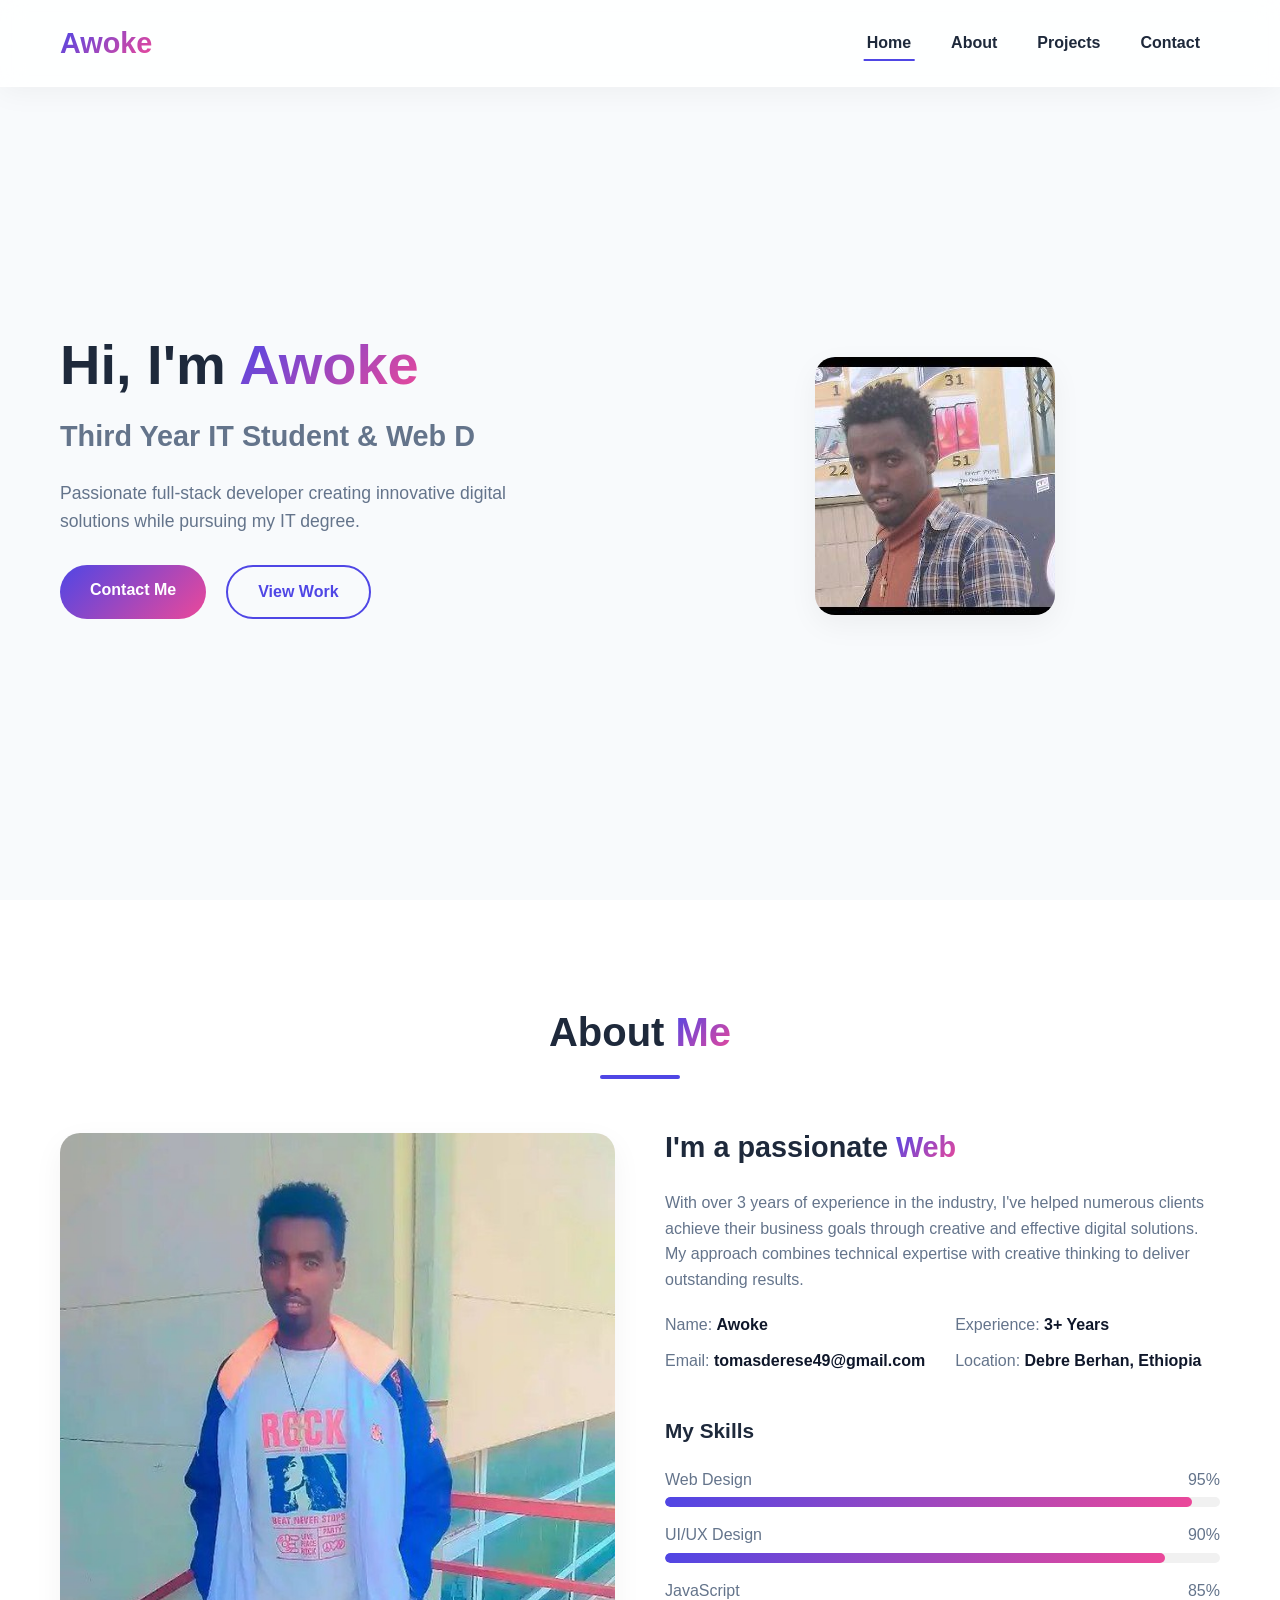
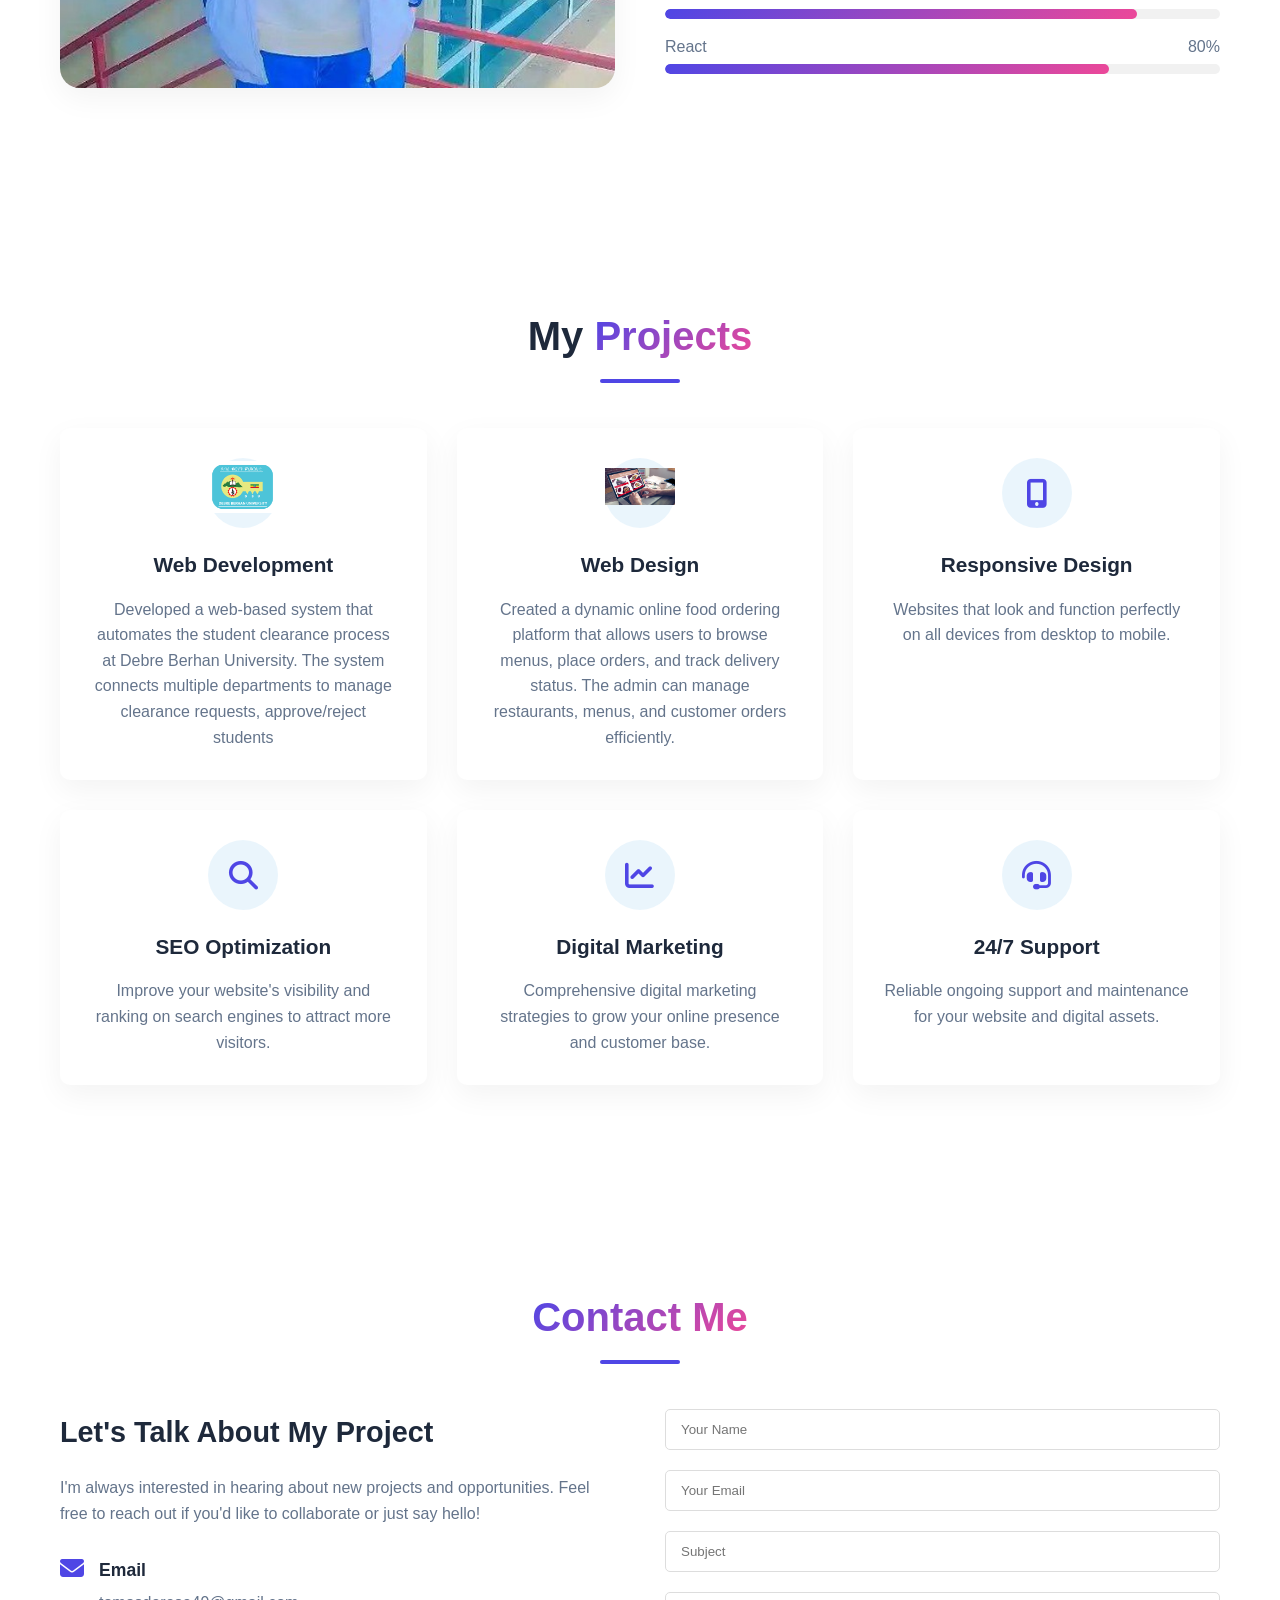
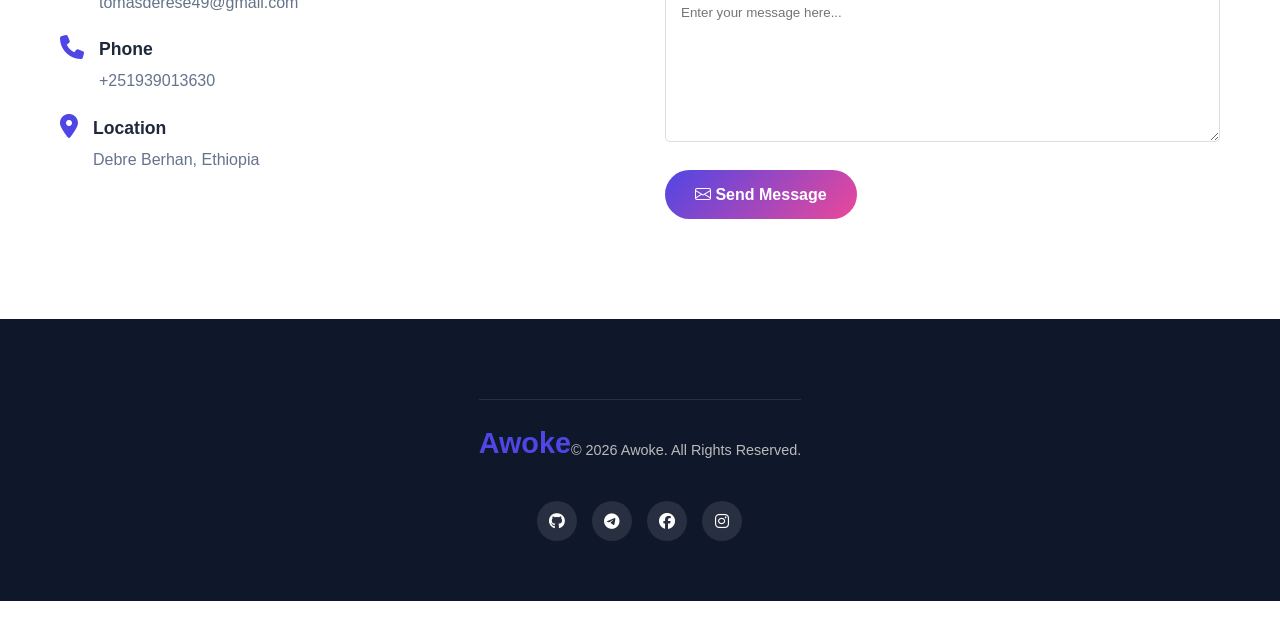
==== index.html @ 3090f3cf "Enhance UI/UX and clean up redundant files" ====
<!DOCTYPE html>
<html lang="en">
  <head>
    <meta charset="UTF-8" />
    <meta name="viewport" content="width=device-width, initial-scale=1.0" />
    <title>Awoke Derssie | Full-Stack Developer & UI/UX Designer</title>
    <meta name="description" content="Portfolio of Awoke Derssie, a passionate full-stack developer and IT student from Debre Berhan, Ethiopia." />
    <link
      rel="stylesheet"
      href="https://cdnjs.cloudflare.com/ajax/libs/font-awesome/6.4.0/css/all.min.css"
    />
    <link rel="stylesheet" href="https://cdn.jsdelivr.net/npm/bootstrap-icons@1.10.5/font/bootstrap-icons.css">

    <link rel="stylesheet" href="style.css" />
    <link rel="icon" href="images/Awoke derssie.png" type="image/png">
  </head>
  <body>
    <!-- Header/Navigation -->
    <header class="header">
      <div class="container">
        <div class="logo">
          <a href="#"><span>Awoke</span></a>
        </div>
        <nav class="nav">
          <ul class="nav-list">
            <li><a href="#home" class="nav-link active">Home</a></li>
            <li><a href="#about" class="nav-link">About</a></li>
            <li><a href="#projects" class="nav-link">Projects</a></li>
            <li><a href="#contact" class="nav-link">Contact</a></li>
          </ul>
          <div class="hamburger">
            <div class="bar"></div>
            <div class="bar"></div>
            <div class="bar"></div>
          </div>
        </nav>
      </div>
    </header>

    <main>
    <!-- Hero Section -->
    <section class="hero" id="home">
      <div class="container">
        <div class="hero-content">
          <h1>Hi, I'm <span>Awoke</span></h1>
          <h3>Third Year IT Student & <span class="typing-text"></span></h3>
          <p>
            Passionate full-stack developer creating innovative digital
            solutions while pursuing my IT degree.
          </p>
          <div class="hero-btns">
            <a href="#contact" class="btn primary-btn">Contact Me</a>
            <a href="#projects" class="btn secondary-btn">View Work</a>
          </div>
        </div>
        <div class="hero-image">
          <img src="images/myprofile.jpg" alt="Awoke" />
        </div>
      </div>
    </section>

    <!-- About Section -->
    <section class="about section" id="about">
      <div class="container">
        <h2 class="section-title">About <span>Me</span></h2>
        <div class="about-content">
          <div class="about-image">
            <img src="images/about-me.jpg" alt="About Me" />
          </div>
          <div class="about-text">
            <h3>I'm a passionate <span class="typing-text-2"></span></h3>
            <p>
              With over 3 years of experience in the industry, I've helped
              numerous clients achieve their business goals through creative and
              effective digital solutions. My approach combines technical
              expertise with creative thinking to deliver outstanding results.
            </p>
            <div class="about-info">
              <div class="info-item">
                <p>Name: <span>Awoke</span></p>
                <p>Email: <span>tomasderese49@gmail.com</span></p>
              </div>
              <div class="info-item">
                <p>Experience: <span>3+ Years</span></p>
                <p>Location: <span>Debre Berhan, Ethiopia</span></p>
              </div>
            </div>
            <div class="skills">
              <h4>My Skills</h4>
              <div class="skill-item">
                <p>Web Design <span>95%</span></p>
                <div class="progress-bar"><span style="width: 95%"></span></div>
              </div>
              <div class="skill-item">
                <p>UI/UX Design <span>90%</span></p>
                <div class="progress-bar"><span style="width: 90%"></span></div>
              </div>
              <div class="skill-item">
                <p>JavaScript <span>85%</span></p>
                <div class="progress-bar"><span style="width: 85%"></span></div>
              </div>
              <div class="skill-item">
                <p>React <span>80%</span></p>
                <div class="progress-bar"><span style="width: 80%"></span></div>
              </div>
            </div>
          </div>
        </div>
      </div>
    </section>
    <!-- Services Section -->
    <section class="services section" id="projects">
      <div class="container">
        <h2 class="section-title">My <span>Projects</span></h2>
        <div class="services-grid">
          <div class="service-card">
            <div class="service-icon">
              <a href="http://dbu.free.nf/clearance-management/index.php">  
            <img src="images/logo.png" alt="clearance"></a>
            </div>
            <h3>Web Development</h3>
            <p>
              Developed a web-based system that automates the student clearance process at Debre Berhan University. 
              The system connects multiple departments 
              to manage clearance requests, approve/reject students
            </p>
          </div>
          <div class="service-card">
            <div class="service-icon">
        <a href="http://awoke.infy.uk/food-order/index.php">  
            <img src="images/Food-Delivery.jpg" alt="Food-Delivery"></a>
            </div>
            <h3>Web Design</h3>
            <p>
              Created a dynamic online food ordering platform that allows users to browse menus,
              place orders, and track delivery status. The admin can manage restaurants,
              menus, and customer orders efficiently.
            </p>
          </div>
          <div class="service-card">
            <div class="service-icon">
              <i class="fas fa-mobile-alt"></i>
            </div>
            <h3>Responsive Design</h3>
            <p>
              Websites that look and function perfectly on all devices from
              desktop to mobile.
            </p>
          </div>
          <div class="service-card">
            <div class="service-icon">
              <i class="fas fa-search"></i>
            </div>
            <h3>SEO Optimization</h3>
            <p>
              Improve your website's visibility and ranking on search engines to
              attract more visitors.
            </p>
          </div>
          <div class="service-card">
            <div class="service-icon">
              <i class="fas fa-chart-line"></i>
            </div>
            <h3>Digital Marketing</h3>
            <p>
              Comprehensive digital marketing strategies to grow your online
              presence and customer base.
            </p>
          </div>
          <div class="service-card">
            <div class="service-icon">
              <i class="fas fa-headset"></i>
            </div>
            <h3>24/7 Support</h3>
            <p>
              Reliable ongoing support and maintenance for your website and
              digital assets.
            </p>
          </div>
        </div>
      </div>
    </section>
    <!-- Contact Section -->
    <section class="contact section" id="contact">
      <div class="container">
        <h2 class="section-title"> <span>Contact Me</span></h2>
        <div class="contact-content">
          <div class="contact-info">
            <h3>Let's Talk About My Project</h3>
            <p>
              I'm always interested in hearing about new projects and
              opportunities. Feel free to reach out if you'd like to collaborate
              or just say hello!
            </p>
            <div class="contact-details">
              <div class="detail-item">
                <i class="fas fa-envelope"></i>
                <div>
                  <h4>Email</h4>
                  <p>tomasderese49@gmail.com</p>
                </div>
              </div>
              <div class="detail-item">
                <i class="fas fa-phone"></i>
                <div>
                  <h4>Phone</h4>
                  <p>+251939013630</p>
                </div>
              </div>
              <div class="detail-item">
                <i class="fas fa-map-marker-alt"></i>
                <div>
                  <h4>Location</h4>
                  <p>Debre Berhan, Ethiopia</p>
                </div>
              </div>
            </div>
          </div>
<form class="contact-form" id="emailForm">
  <div class="form-group">
    <input type="text" id="userName" placeholder="Your Name" required />
  </div>
  <div class="form-group">
    <input type="email" id="userEmail" placeholder="Your Email" required />
  </div>
  <div class="form-group">
    <input type="text" id="emailSubject" placeholder="Subject" />
  </div>
  <div class="form-group">
    <textarea id="userMessage" placeholder="Enter your message here..." required></textarea>
  </div>
  
  <a href="#" class="btn primary-btn email" id="sendEmailBtn">
    <i class="bi bi-envelope"></i> Send Message
  </a>
</form>
        </div>
      </div>
    </section>
    </main>
    <!-- Footer -->
    <footer class="footer">
      <div class="container">
        <div class="footer-content">
          <div class="footer-about">
            <div class="footer-bottom">
                <h3><span>Awoke</span></h3>
                <p>&copy; <span id="year"></span> Awoke. All Rights Reserved.</p>
              </div>
            <div class="footer-social">
              <a href="https://github.com/Awoke-hub"><i class="fab fa-github"></i></a>
              <a href="https://t.me/dbu10178641"><i class="fab fa-telegram"></i></a>
              <a href="https://www.facebook.com/Awoke%20Derso"><i class="fab fa-facebook"></i></a>
              <a href="#"><i class="fab fa-instagram"></i></a>
            </div>
          </div>
      </div>
    </footer>

    <!-- Back to Top Button -->
    <a href="#home" class="back-to-top"><i class="fas fa-arrow-up"></i></a>

    <script src="javascript.js"></script>
  </body>
</html>
---- style.css ----
:root {
  --primary-color: #4f46e5;
  --secondary-color: #ec4899;
  --primary-gradient: linear-gradient(135deg, var(--primary-color), var(--secondary-color));
  --light-color: #f8fafc;
  --dark-color: #0f172a;
  --text-color: #1e293b;
  --text-light: #64748b;
  --white: #ffffff;
  --box-shadow: 0 10px 30px rgba(0, 0, 0, 0.05);
  --box-shadow-hover: 0 20px 40px rgba(79, 70, 229, 0.2);
  --transition: all 0.4s cubic-bezier(0.16, 1, 0.3, 1);
}

* {
  margin: 0;
  padding: 0;
  box-sizing: border-box;
}

html {
  scroll-behavior: smooth;
}

body {
  font-family: "Poppins", sans-serif;
  line-height: 1.6;
  color: var(--text-color);
  background-color: var(--white);
  overflow-x: hidden;
}

a {
  text-decoration: none;
  color: inherit;
}

ul {
  list-style: none;
}

img {
  max-width: 100%;
  height: auto;
}

.container {
  width: 100%;
  max-width: 1200px;
  margin: 0 auto;
  padding: 0 20px;
}

.btn {
  display: inline-block;
  padding: 12px 30px;
  border-radius: 30px;
  font-weight: 600;
  text-transform: capitalize;
  transition: var(--transition);
  border: none;
  cursor: pointer;
}

.primary-btn {
  background: var(--primary-gradient);
  color: var(--white);
}

.primary-btn:hover {
  transform: translateY(-3px);
  box-shadow: var(--box-shadow-hover);
}

.secondary-btn {
  background-color: transparent;
  color: var(--primary-color);
  border: 2px solid var(--primary-color);
}

.secondary-btn:hover {
  background: var(--primary-gradient);
  color: var(--white);
  border-color: transparent;
  transform: translateY(-3px);
  box-shadow: var(--box-shadow-hover);
}

.section {
  padding: 100px 0;
}

.section-title {
  text-align: center;
  font-size: 2.5rem;
  margin-bottom: 60px;
  position: relative;
}

.section-title span {
  background: var(--primary-gradient);
  -webkit-background-clip: text;
  background-clip: text;
  -webkit-text-fill-color: transparent;
}

.section-title::after {
  content: "";
  position: absolute;
  bottom: -15px;
  left: 50%;
  transform: translateX(-50%);
  width: 80px;
  height: 4px;
  background-color: var(--primary-color);
  border-radius: 2px;
}

/* Header Styles */
.header {
  position: fixed;
  top: 0;
  left: 0;
  width: 100%;
  z-index: 1000;
  background-color: rgba(255, 255, 255, 0.85);
  backdrop-filter: blur(12px);
  -webkit-backdrop-filter: blur(12px);
  border-bottom: 1px solid rgba(255, 255, 255, 0.2);
  box-shadow: 0 4px 30px rgba(0, 0, 0, 0.05);
  transition: var(--transition);
}

.header .container {
  display: flex;
  justify-content: space-between;
  align-items: center;
  padding: 20px;
}

.logo a {
  font-size: 1.8rem;
  font-weight: 700;
  color: var(--dark-color);
}

.logo span {
  background: var(--primary-gradient);
  -webkit-background-clip: text;
  background-clip: text;
  -webkit-text-fill-color: transparent;
}

.nav-list {
  display: flex;
}

.nav-link {
  padding: 10px 20px;
  font-weight: 600;
  transition: var(--transition);
  position: relative;
}

.nav-link::after {
  content: "";
  position: absolute;
  bottom: 0;
  left: 50%;
  transform: translateX(-50%);
  width: 0;
  height: 2px;
  background-color: var(--primary-color);
  transition: var(--transition);
}

.nav-link:hover::after,
.nav-link.active::after {
  width: 60%;
}

.hamburger {
  display: none;
  cursor: pointer;
}

.bar {
  display: block;
  width: 25px;
  height: 3px;
  margin: 5px auto;
  background-color: var(--dark-color);
  transition: var(--transition);
}

/* Hero Section */
.hero {
  min-height: 100vh;
  display: flex;
  align-items: center;
  padding-top: 80px;
  background-color: var(--light-color);
}

.hero .container {
  display: flex;
  align-items: center;
  justify-content: space-between;
  flex-wrap: wrap;
}

.hero-content {
  flex: 1;
  min-width: 300px;
  padding-right: 20px;
}

.hero-content h1 {
  font-size: 3.5rem;
  margin-bottom: 15px;
  line-height: 1.2;
}

.hero-content h1 span {
  background: var(--primary-gradient);
  -webkit-background-clip: text;
  background-clip: text;
  -webkit-text-fill-color: transparent;
}

.hero-content h3 {
  font-size: 1.8rem;
  margin-bottom: 20px;
  color: var(--text-light);
}

.hero-content p {
  font-size: 1.1rem;
  margin-bottom: 30px;
  color: var(--text-light);
  max-width: 500px;
}

.hero-btns {
  display: flex;
  gap: 20px;
  margin-bottom: 30px;
}

.social-links {
  display: flex;
  gap: 15px;
}

.social-links a {
  display: flex;
  align-items: center;
  justify-content: center;
  width: 40px;
  height: 40px;
  border-radius: 50%;
  background-color: var(--primary-color);
  color: var(--white);
  transition: var(--transition);
}

.social-links a:hover {
  background-color: var(--dark-color);
  transform: translateY(-5px);
}

.hero-image {
  flex: 1;
  min-width: 300px;
  text-align: center;
}

.hero-image img {
  max-width: 100%;
  height: auto;
  border-radius: 20px;
  box-shadow: var(--box-shadow);
  animation: float 3s ease-in-out infinite;
}

@keyframes float {
  0% {
    transform: translateY(0);
  }
  50% {
    transform: translateY(-20px);
  }
  100% {
    transform: translateY(0);
  }
}

/* About Section */
.about-content {
  display: flex;
  align-items: center;
  gap: 50px;
  flex-wrap: wrap;
}

.about-image {
  flex: 1;
  min-width: 300px;
}

.about-image img {
  border-radius: 20px;
  box-shadow: var(--box-shadow);
}

.about-text {
  flex: 1;
  min-width: 300px;
}

.about-text h3 {
  font-size: 1.8rem;
  margin-bottom: 20px;
}

.about-text h3 span {
  background: var(--primary-gradient);
  -webkit-background-clip: text;
  background-clip: text;
  -webkit-text-fill-color: transparent;
}

.about-text p {
  margin-bottom: 20px;
  color: var(--text-light);
}

.about-info {
  display: flex;
  gap: 30px;
  margin-bottom: 30px;
  flex-wrap: wrap;
}

.info-item p {
  margin-bottom: 10px;
  color: var(--text-light);
}

.info-item p span {
  color: var(--dark-color);
  font-weight: 600;
}

.skills {
  margin-bottom: 30px;
}

.skills h4 {
  font-size: 1.3rem;
  margin-bottom: 20px;
}

.skill-item {
  margin-bottom: 15px;
}

.skill-item p {
  display: flex;
  justify-content: space-between;
  margin-bottom: 5px;
}

.progress-bar {
  height: 10px;
  background-color: #f1f1f1;
  border-radius: 5px;
  overflow: hidden;
}

.progress-bar span {
  display: block;
  height: 100%;
  background: var(--primary-gradient);
  border-radius: 5px;
  transition: width 1s ease;
}

/* Projects Section */
.services-grid {
  display: grid;
  grid-template-columns: repeat(auto-fit, minmax(300px, 1fr));
  gap: 30px;
}

.service-card {
  padding: 30px;
  border-radius: 10px;
  background-color: var(--white);
  box-shadow: var(--box-shadow);
  transition: var(--transition);
  text-align: center;
}

.service-card:hover {
  transform: translateY(-10px) scale(1.02);
  box-shadow: var(--box-shadow-hover);
}

.service-icon {
  width: 70px;
  height: 70px;
  margin: 0 auto 20px;
  display: flex;
  align-items: center;
  justify-content: center;
  background-color: rgba(52, 152, 219, 0.1);
  border-radius: 50%;
  color: var(--primary-color);
  font-size: 1.8rem;
}

.service-card h3 {
  font-size: 1.3rem;
  margin-bottom: 15px;
}

.service-card p {
  color: var(--text-light);
}

/* Contact Section */
.contact-content {
  display: flex;
  gap: 50px;
  flex-wrap: wrap;
}

.contact-info {
  flex: 1;
  min-width: 300px;
}

.contact-info h3 {
  font-size: 1.8rem;
  margin-bottom: 20px;
}

.contact-info p {
  color: var(--text-light);
  margin-bottom: 30px;
}

.detail-item {
  display: flex;
  align-items: flex-start;
  gap: 15px;
  margin-bottom: 20px;
}

.detail-item i {
  font-size: 1.5rem;
  color: var(--primary-color);
}

.detail-item h4 {
  font-size: 1.1rem;
  margin-bottom: 5px;
}

.detail-item p {
  margin: 0;
  color: var(--text-light);
}

.contact-social {
  display: flex;
  gap: 15px;
  margin-top: 30px;
}

.contact-social a {
  display: flex;
  align-items: center;
  justify-content: center;
  width: 40px;
  height: 40px;
  border-radius: 50%;
  background-color: var(--primary-color);
  color: var(--white);
  transition: var(--transition);
}

.contact-social a:hover {
  background-color: var(--dark-color);
  transform: translateY(-5px);
}

.contact-form {
  flex: 1;
  min-width: 300px;
}

.form-group {
  margin-bottom: 20px;
}

.form-group input,
.form-group textarea {
  width: 100%;
  padding: 12px 15px;
  border: 1px solid #ddd;
  border-radius: 5px;
  font-family: inherit;
  transition: var(--transition);
}

.form-group input:focus,
.form-group textarea:focus {
  outline: none;
  border-color: var(--primary-color);
}

.form-group textarea {
  min-height: 150px;
  resize: vertical;
}

/* Footer - Modified Section */
.footer {
  background-color: var(--dark-color);
  color: var(--white);
  padding: 80px 0 0;
}

.footer-content {
  display: flex;
  flex-direction: column;
  align-items: center;
  margin-bottom: 30px;
}

.footer-about {
  text-align: center;
  margin-bottom: 30px;
}

.footer-about h3 {
  font-size: 1.8rem;
  margin-bottom: 15px;
}

.footer-about h3 span {
  color: var(--primary-color);
}

.footer-social {
  display: flex;
  gap: 15px;
  justify-content: center;
  margin-bottom: 30px;
}

.footer-social a {
  display: flex;
  align-items: center;
  justify-content: center;
  width: 40px;
  height: 40px;
  border-radius: 50%;
  background-color: rgba(255, 255, 255, 0.1);
  color: var(--white);
  transition: var(--transition);
}

.footer-social a:hover {
  background-color: var(--primary-color);
  transform: translateY(-5px);
}

.footer-bottom {
  display: flex;
  justify-content: space-around;
  align-items: center;
  padding: 20px 0;
  border-top: 1px solid rgba(255, 255, 255, 0.1);
  color: #bbb;
  font-size: 0.9rem;
  width: 100%;
}

/* Back to Top Button */
.back-to-top {
  position: fixed;
  bottom: 30px;
  right: 30px;
  width: 50px;
  height: 50px;
  background-color: var(--primary-color);
  color: var(--white);
  border-radius: 50%;
  display: flex;
  align-items: center;
  justify-content: center;
  font-size: 1.2rem;
  box-shadow: var(--box-shadow);
  z-index: 999;
  opacity: 0;
  visibility: hidden;
  transition: var(--transition);
}

.back-to-top.active {
  opacity: 1;
  visibility: visible;
}

.back-to-top:hover {
  background-color: var(--dark-color);
  transform: translateY(-5px);
}

/* Responsive Styles */
@media (max-width: 992px) {
  .hero-content h1 {
    font-size: 2.8rem;
  }

  .hero-content h3 {
    font-size: 1.5rem;
  }

  .section-title {
    font-size: 2.2rem;
  }
}

@media (max-width: 768px) {
  .hamburger {
    display: block;
  }

  .hamburger.active .bar:nth-child(1) {
    transform: translateY(8px) rotate(45deg);
  }

  .hamburger.active .bar:nth-child(2) {
    opacity: 0;
  }

  .hamburger.active .bar:nth-child(3) {
    transform: translateY(-8px) rotate(-45deg);
  }

  .nav-list {
    position: fixed;
    top: 80px;
    left: -100%;
    width: 100%;
    background-color: var(--white);
    flex-direction: column;
    align-items: center;
    padding: 20px 0;
    box-shadow: 0 10px 20px rgba(0, 0, 0, 0.1);
    transition: var(--transition);
  }

  .nav-list.active {
    left: 0;
  }

  .nav-link {
    padding: 15px 0;
  }

  .hero .container {
    flex-direction: column-reverse;
    text-align: center;
  }

  .hero-content {
    padding-right: 0;
    margin-top: 40px;
  }

  .hero-btns {
    justify-content: center;
  }

  .social-links {
    justify-content: center;
  }

  .about-content {
    flex-direction: column;
  }

  .contact-content {
    flex-direction: column;
  }

  .section {
    padding: 70px 0;
  }

  .section-title {
    font-size: 2rem;
  }

  .footer-bottom {
    flex-direction: column;
    gap: 10px;
    display: flex;
    justify-content: space-around;
  }
}

@media (max-width: 576px) {
  .hero-content h1 {
    font-size: 2.2rem;
  }

  .hero-content h3 {
    font-size: 1.3rem;
  }

  .hero-btns {
    flex-direction: column;
    gap: 15px;
  }

  .section-title {
    font-size: 1.8rem;
  }
}
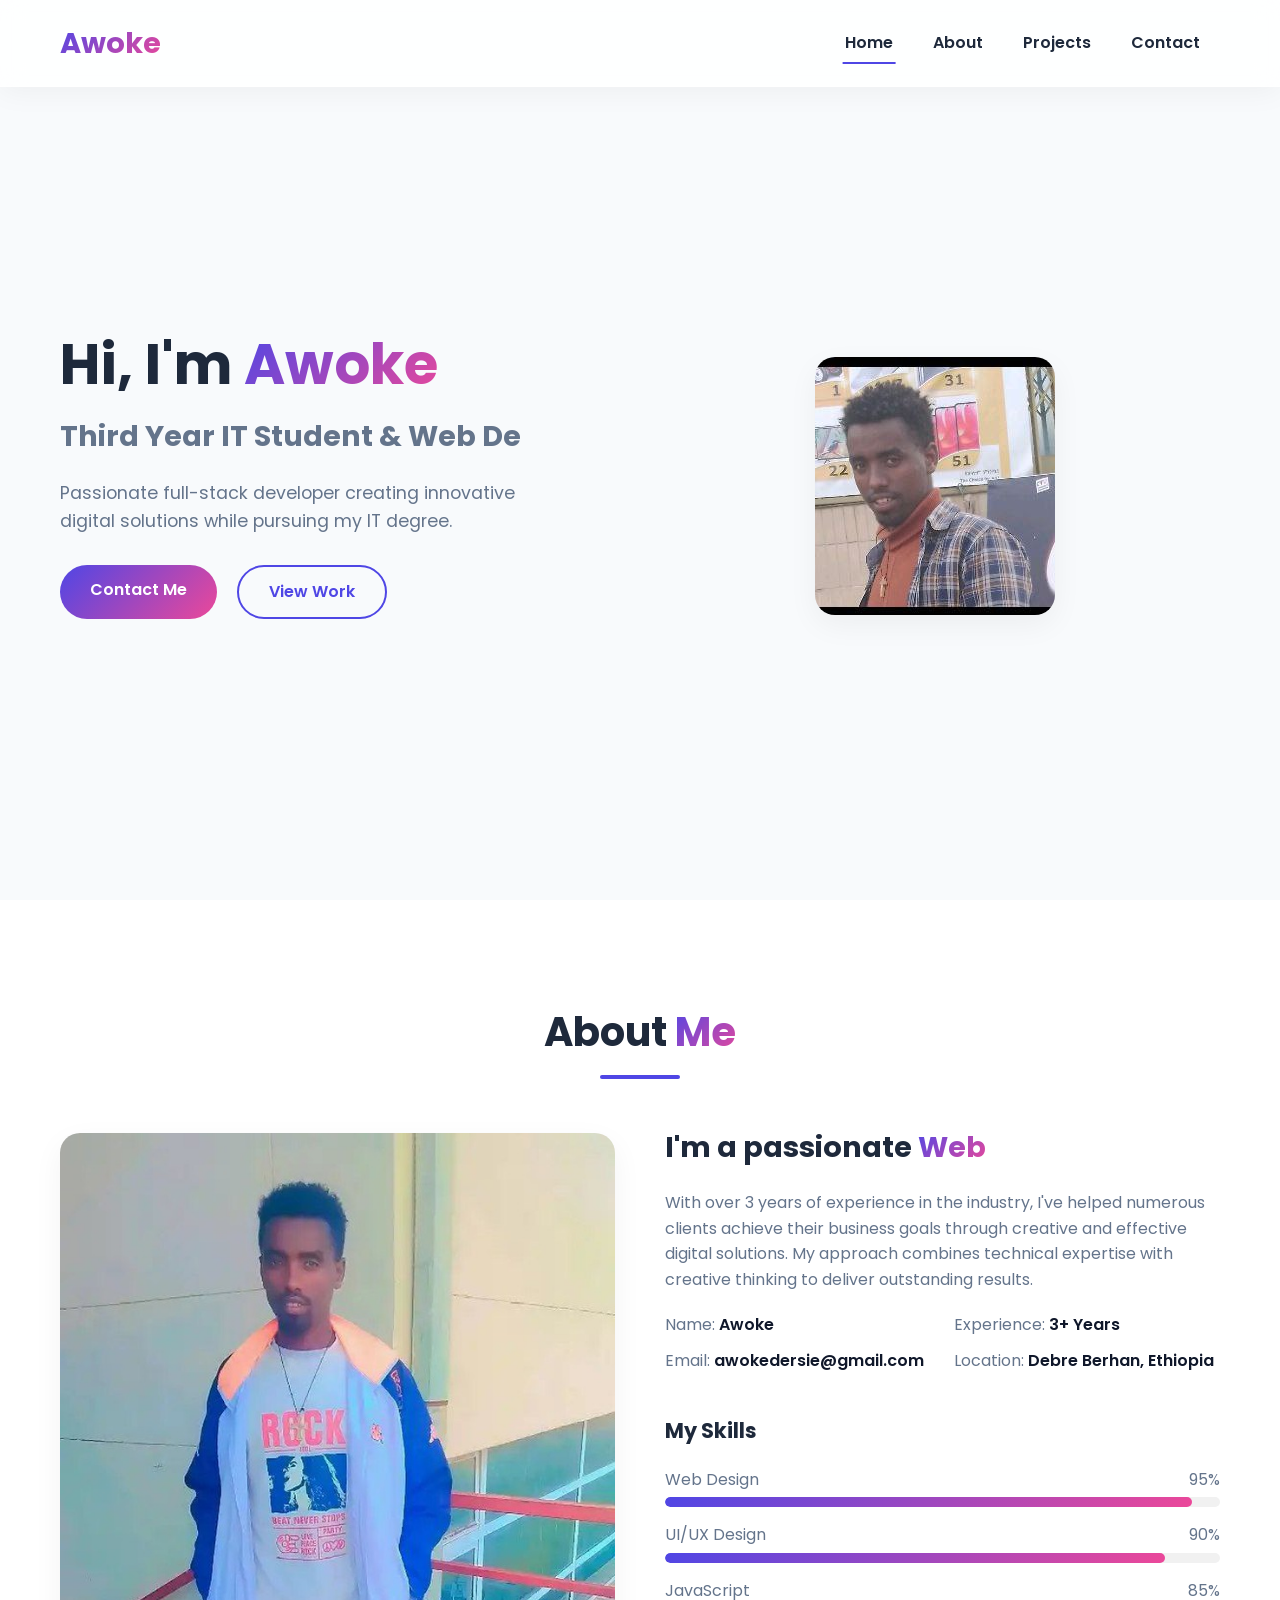
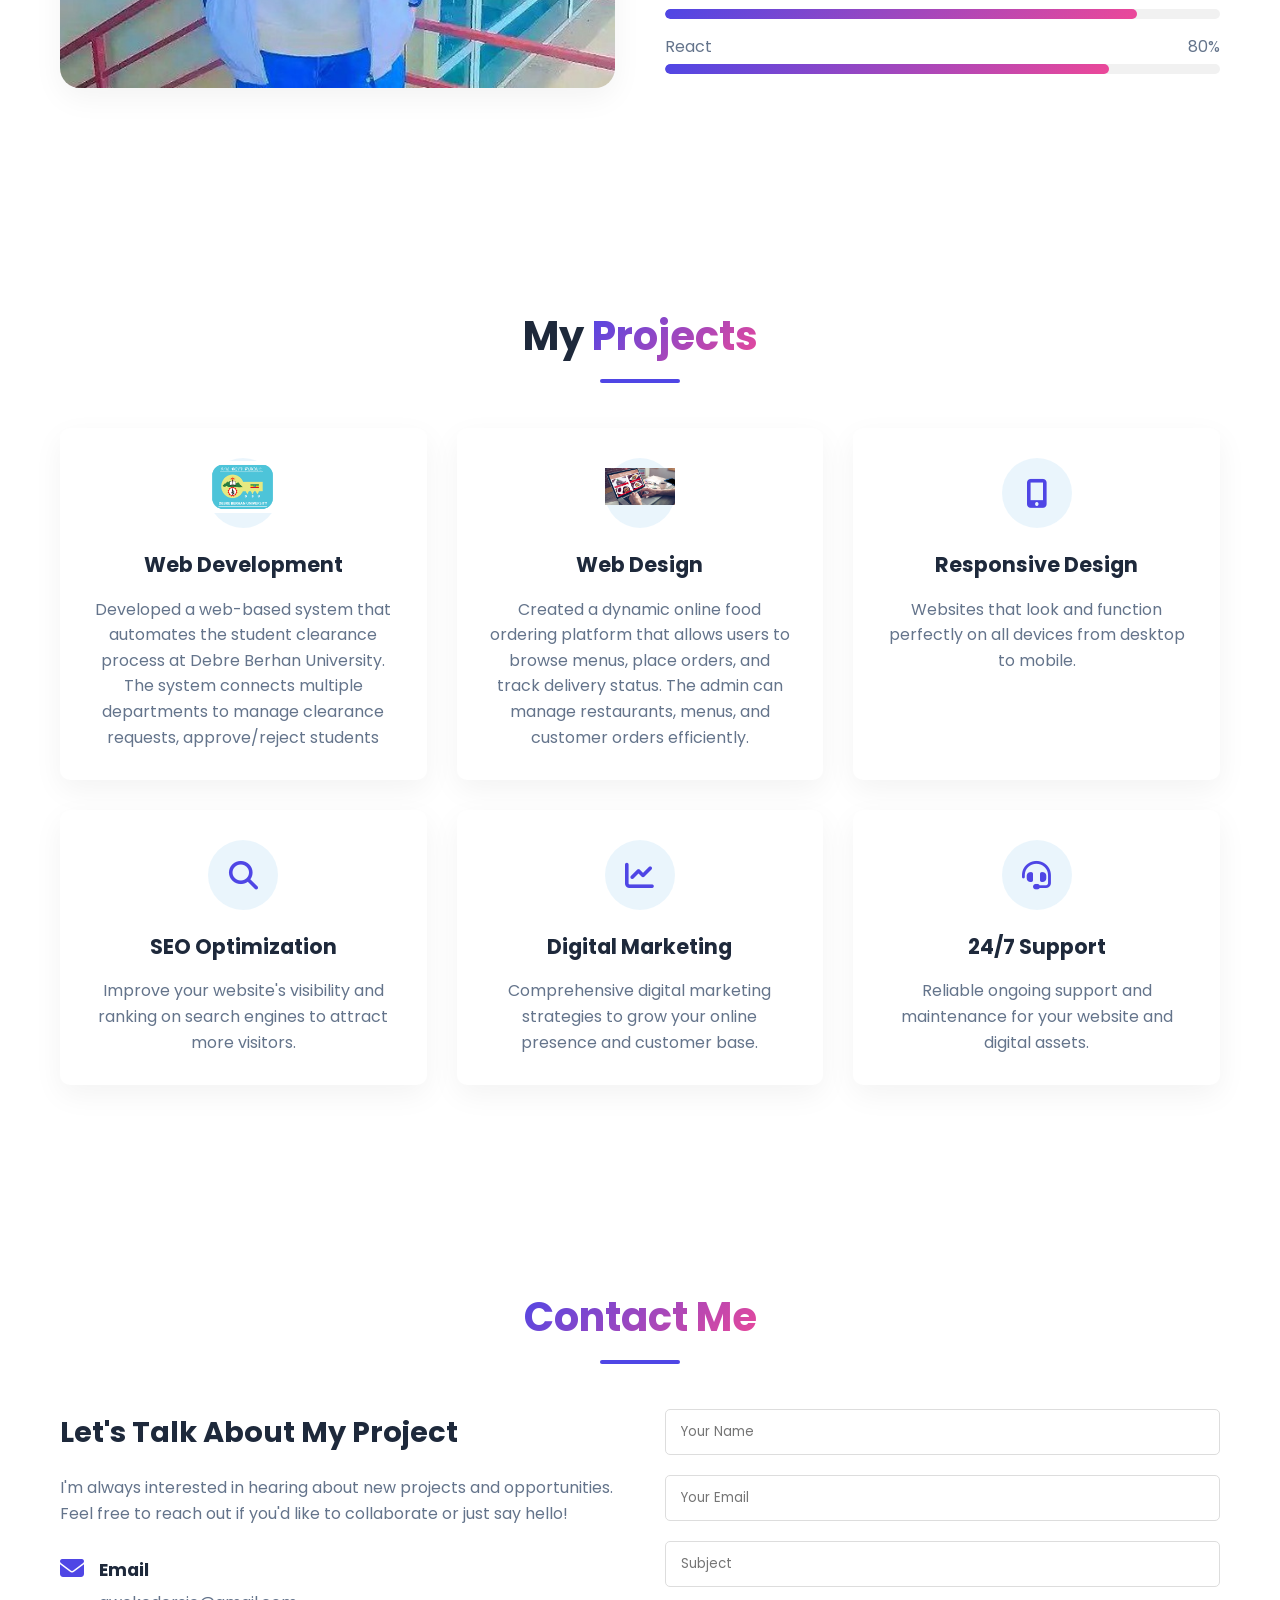
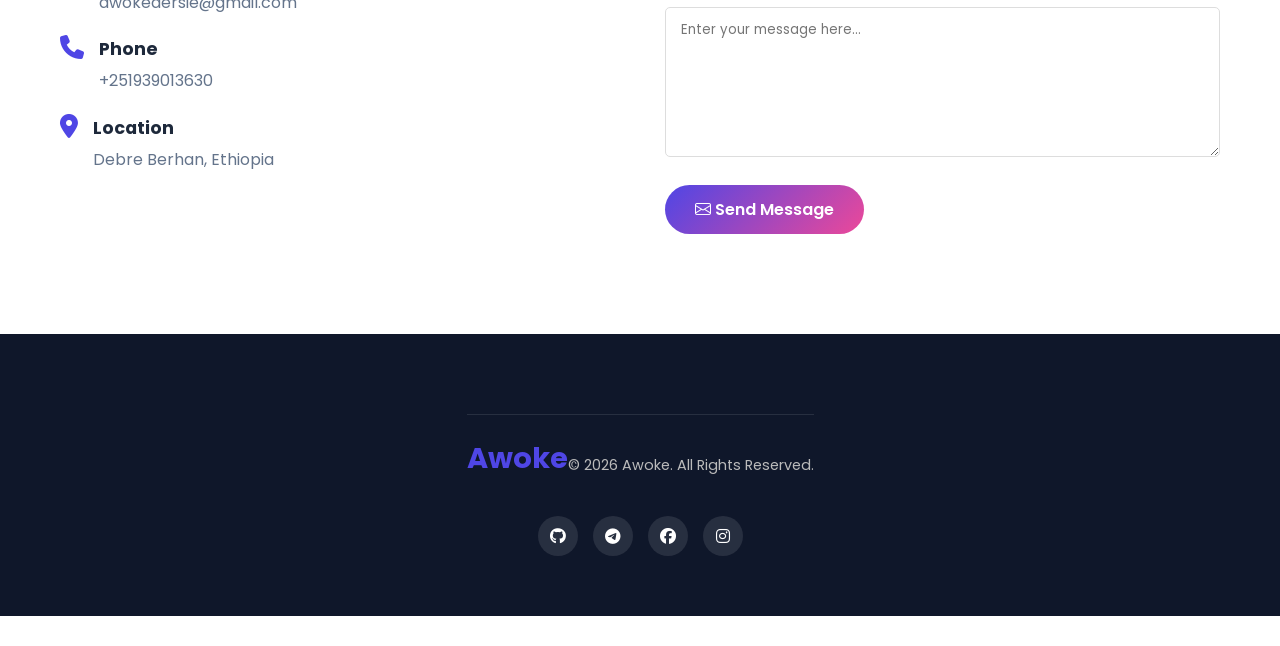
==== commit 8939ce1f: "Update email to awokedersie@gmail.com, update clearance project link, and import Google Poppins font" ====
--- a/index.html
+++ b/index.html
@@ -10,6 +10,10 @@
       href="https://cdnjs.cloudflare.com/ajax/libs/font-awesome/6.4.0/css/all.min.css"
     />
     <link rel="stylesheet" href="https://cdn.jsdelivr.net/npm/bootstrap-icons@1.10.5/font/bootstrap-icons.css">
+    
+    <link rel="preconnect" href="https://fonts.googleapis.com">
+    <link rel="preconnect" href="https://fonts.gstatic.com" crossorigin>
+    <link href="https://fonts.googleapis.com/css2?family=Poppins:wght@300;400;500;600;700&display=swap" rel="stylesheet">
 
     <link rel="stylesheet" href="style.css" />
     <link rel="icon" href="images/Awoke derssie.png" type="image/png">
@@ -78,7 +82,7 @@
             <div class="about-info">
               <div class="info-item">
                 <p>Name: <span>Awoke</span></p>
-                <p>Email: <span>tomasderese49@gmail.com</span></p>
+                <p>Email: <span>awokedersie@gmail.com</span></p>
               </div>
               <div class="info-item">
                 <p>Experience: <span>3+ Years</span></p>
@@ -115,7 +119,7 @@
         <div class="services-grid">
           <div class="service-card">
             <div class="service-icon">
-              <a href="http://dbu.free.nf/clearance-management/index.php">  
+              <a href="https://dbu-clearance-system.onrender.com" target="_blank" rel="noopener noreferrer">  
             <img src="images/logo.png" alt="clearance"></a>
             </div>
             <h3>Web Development</h3>
@@ -197,7 +201,7 @@
                 <i class="fas fa-envelope"></i>
                 <div>
                   <h4>Email</h4>
-                  <p>tomasderese49@gmail.com</p>
+                  <p>awokedersie@gmail.com</p>
                 </div>
               </div>
               <div class="detail-item">
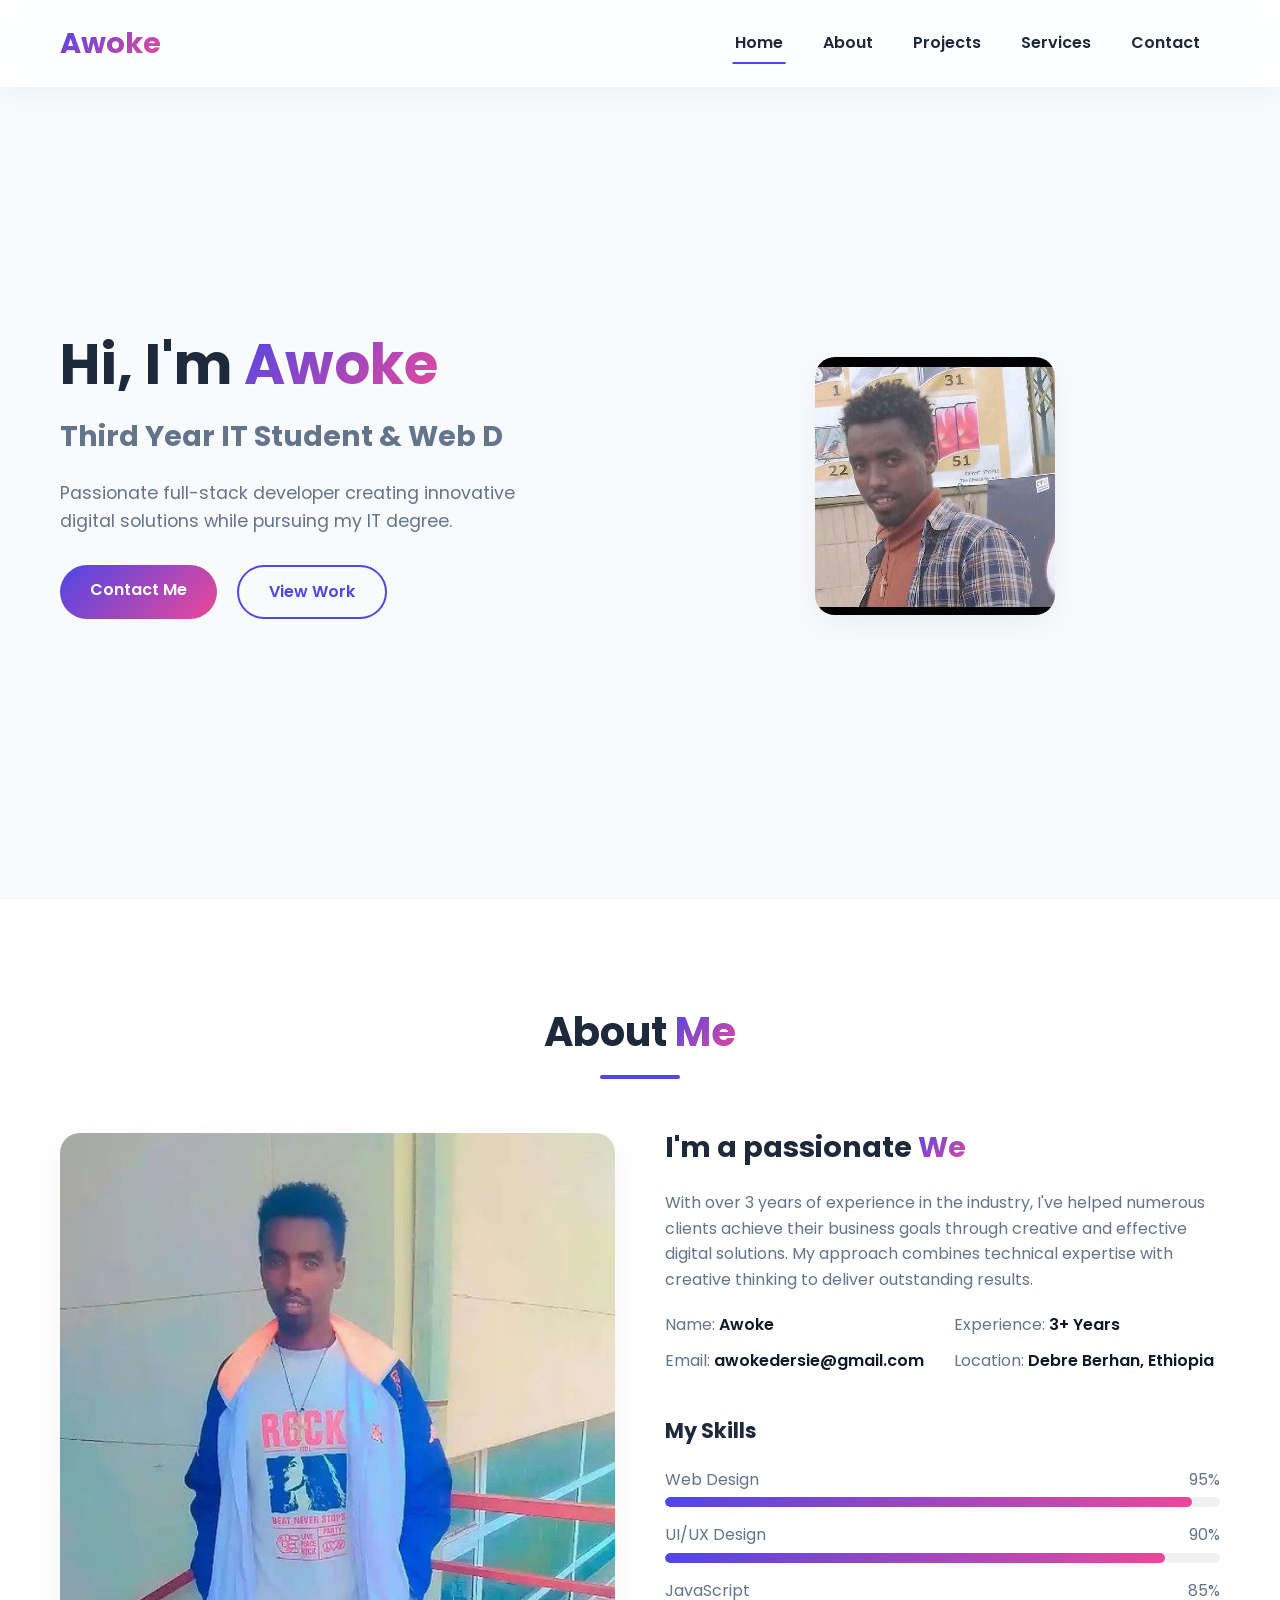
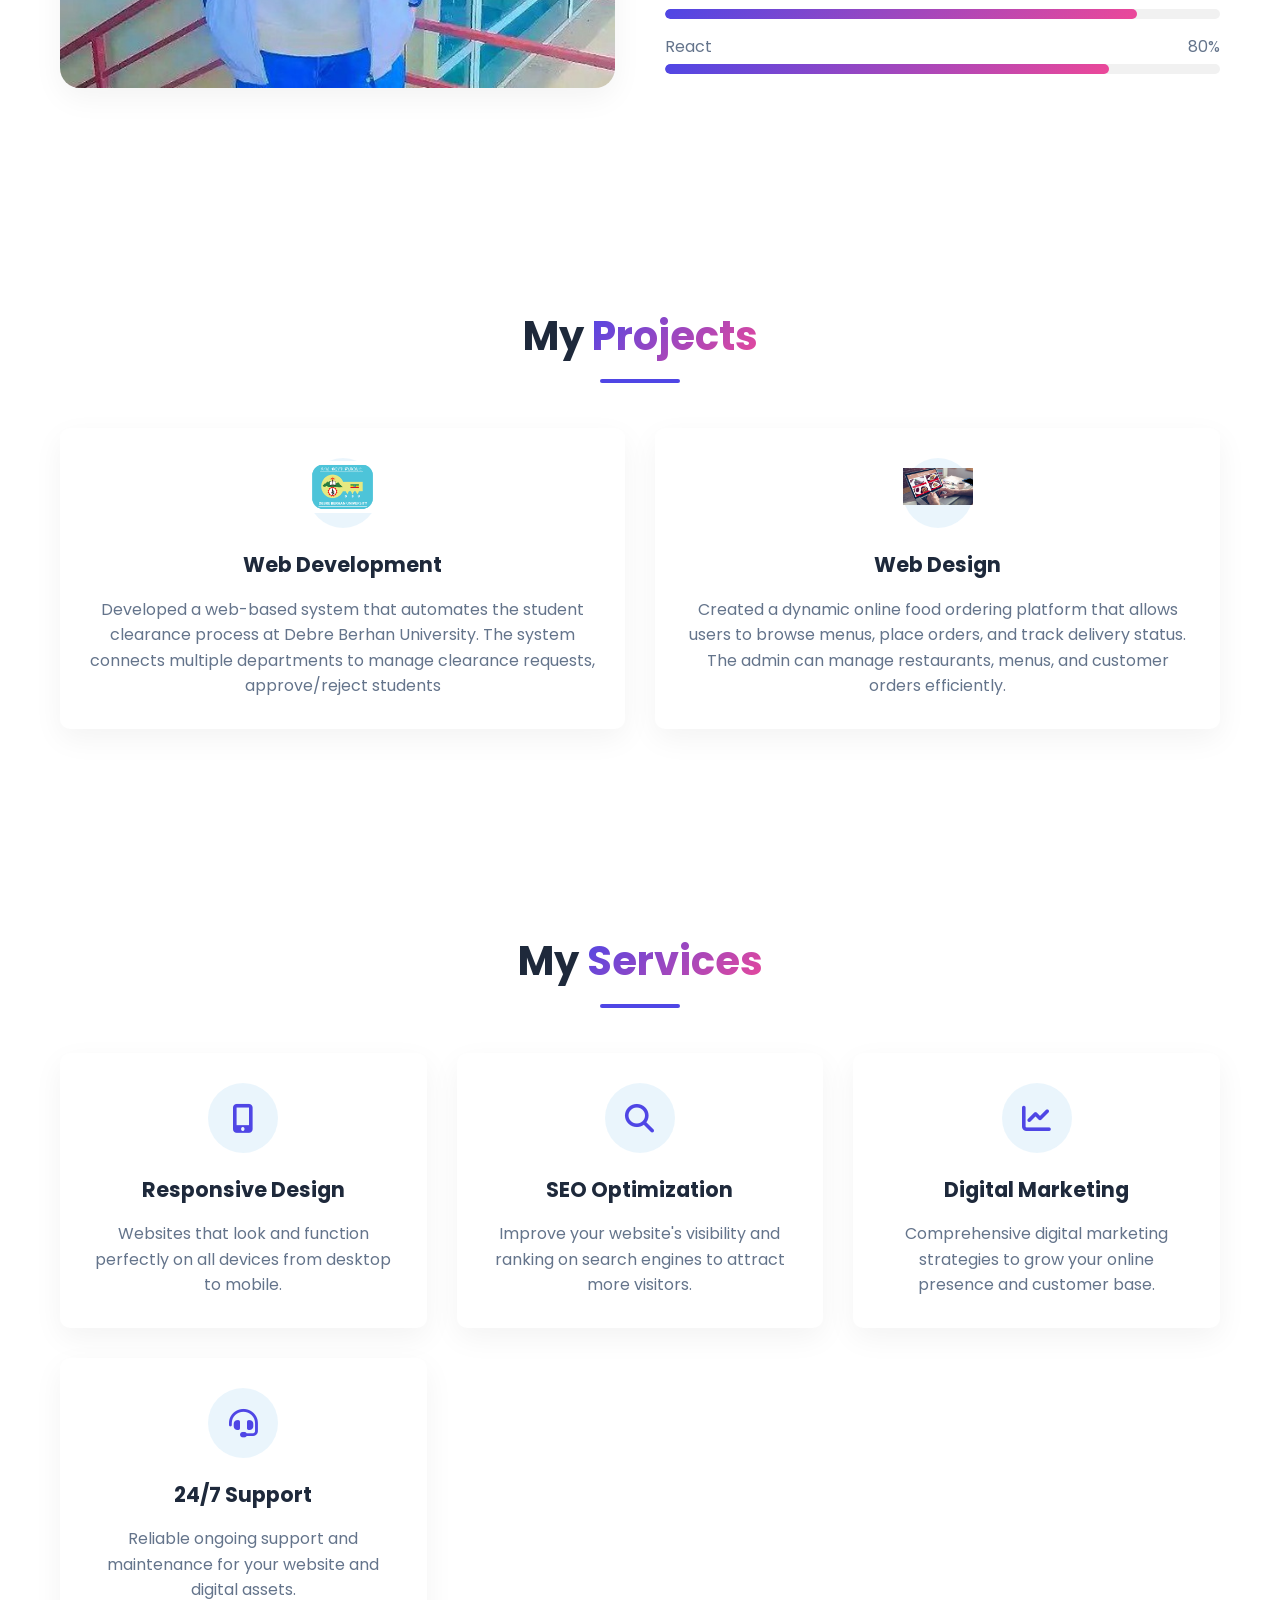
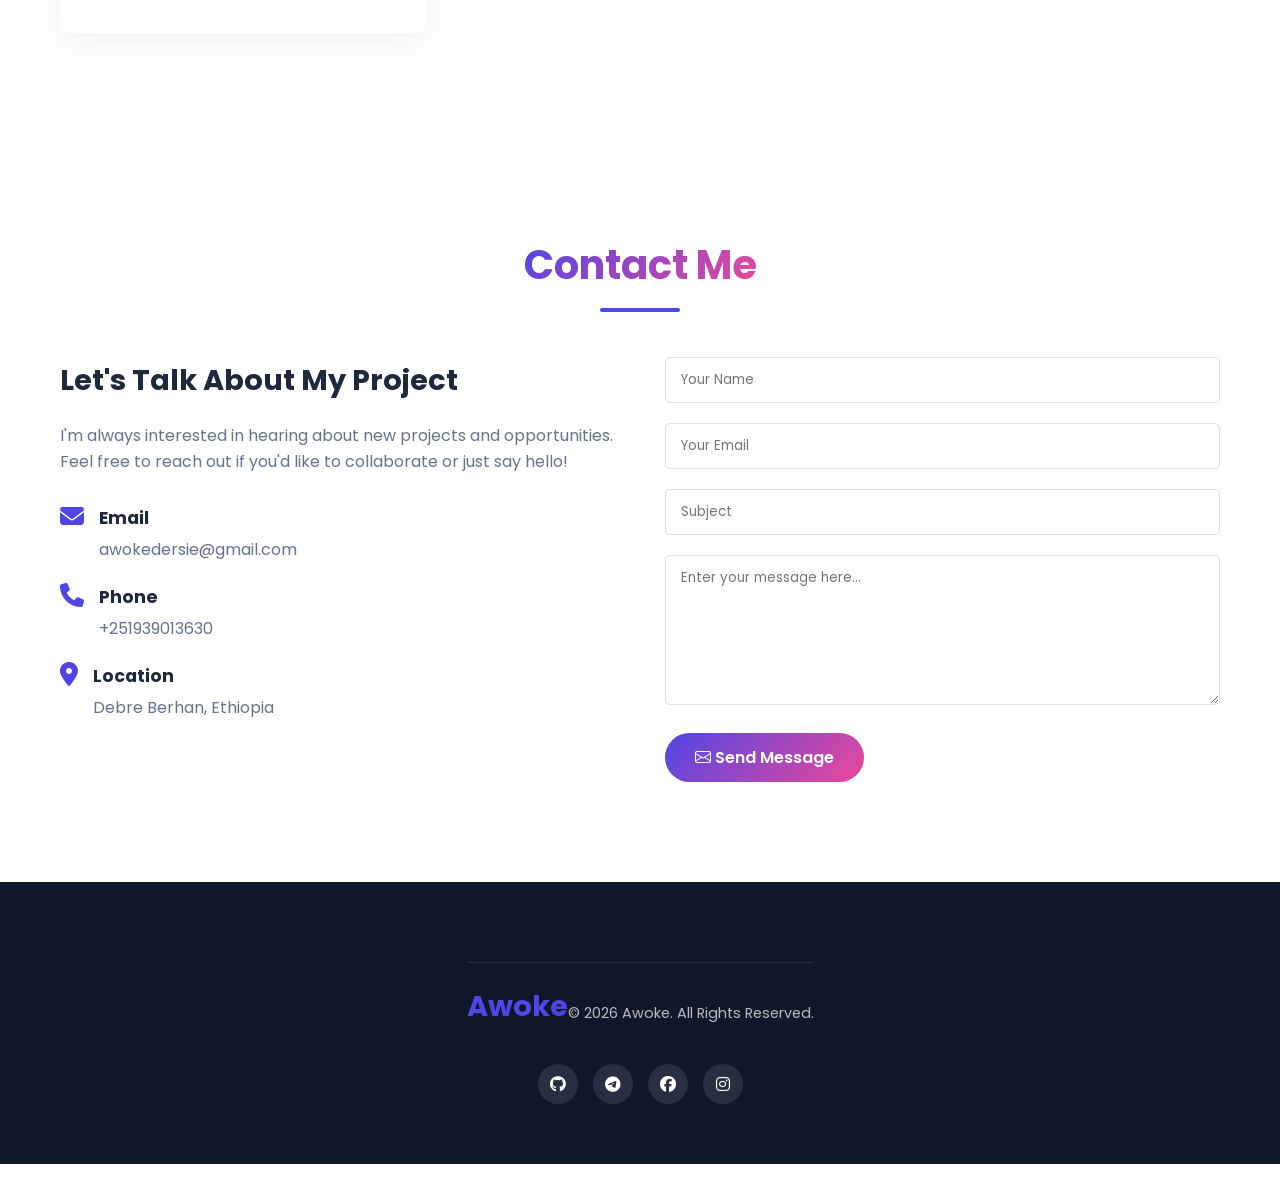
==== commit ce3ce758: "Restructure portfolio to separate Projects and Services sections for better organization" ====
--- a/index.html
+++ b/index.html
@@ -30,6 +30,7 @@
             <li><a href="#home" class="nav-link active">Home</a></li>
             <li><a href="#about" class="nav-link">About</a></li>
             <li><a href="#projects" class="nav-link">Projects</a></li>
+            <li><a href="#services" class="nav-link">Services</a></li>
             <li><a href="#contact" class="nav-link">Contact</a></li>
           </ul>
           <div class="hamburger">
@@ -141,6 +142,15 @@
               menus, and customer orders efficiently.
             </p>
           </div>
+        </div>
+      </div>
+    </section>
+
+    <!-- Services Section -->
+    <section class="services section" id="services">
+      <div class="container">
+        <h2 class="section-title">My <span>Services</span></h2>
+        <div class="services-grid">
           <div class="service-card">
             <div class="service-icon">
               <i class="fas fa-mobile-alt"></i>
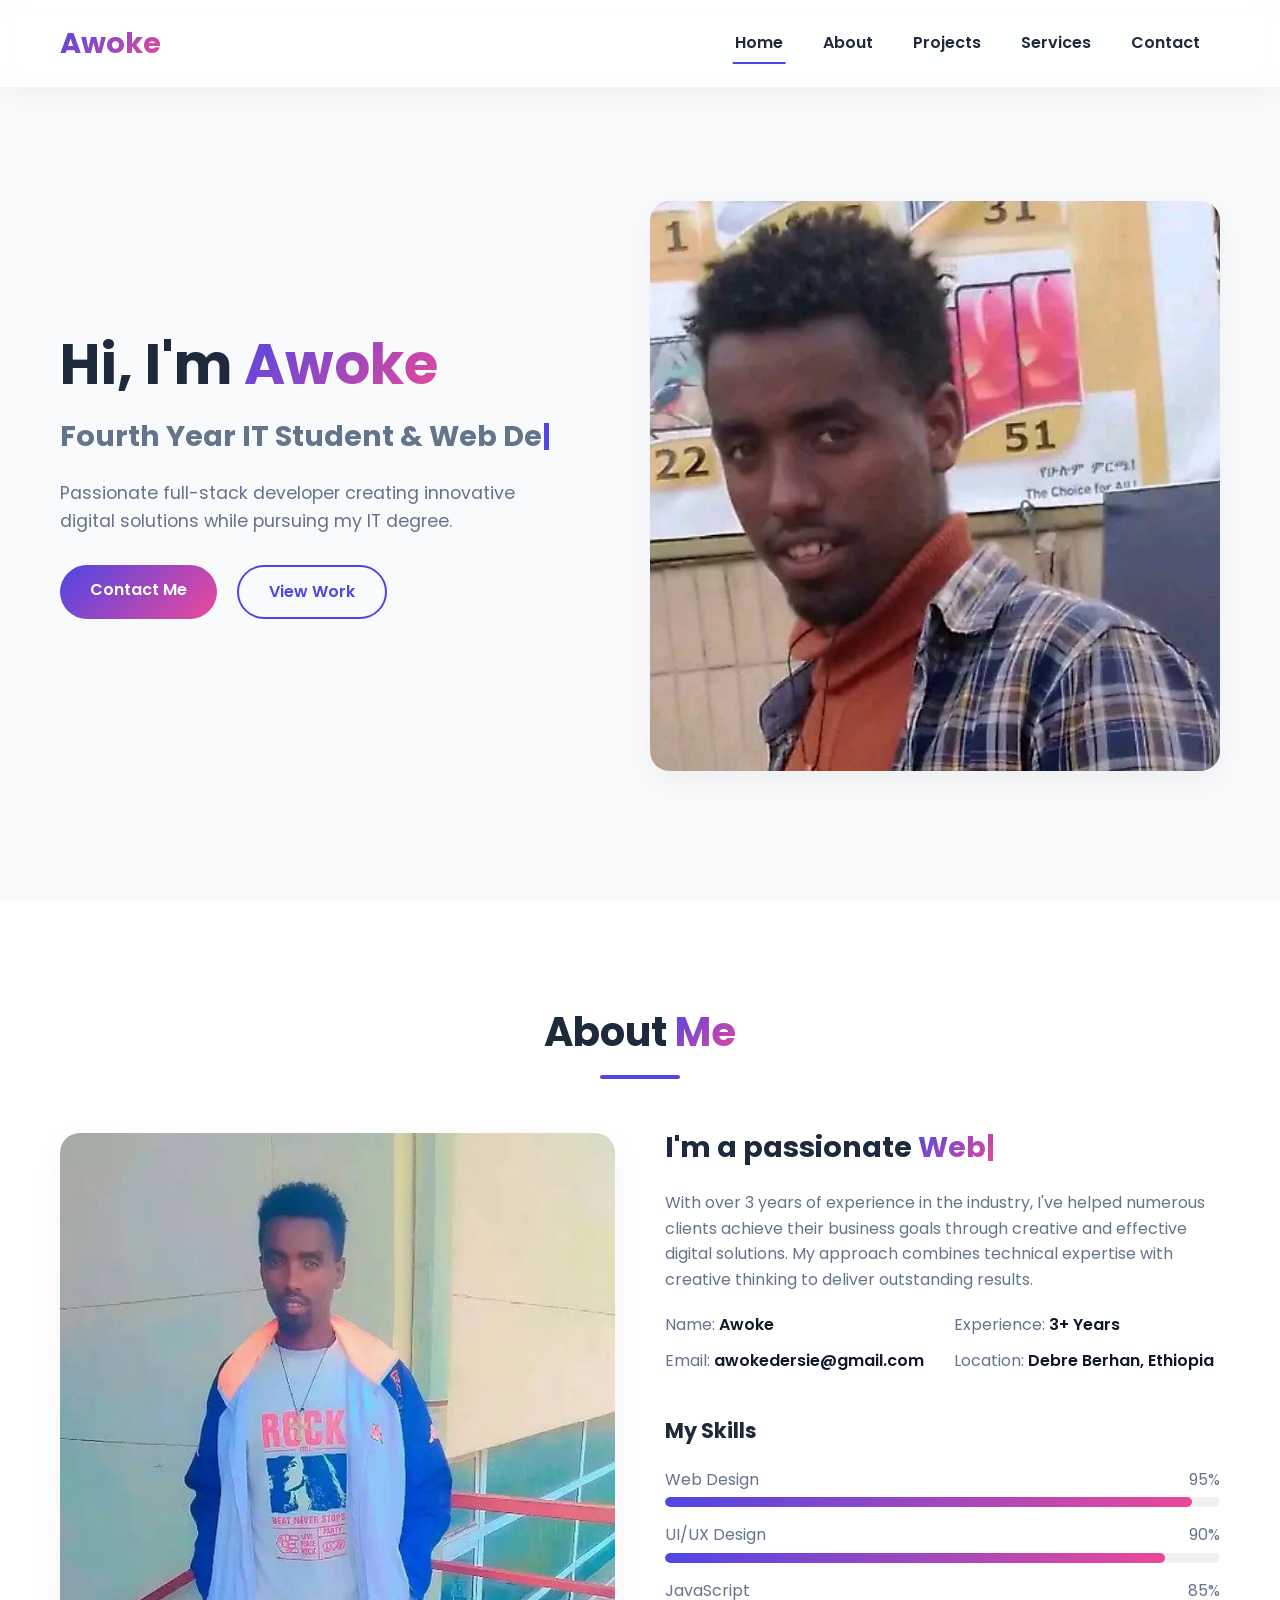
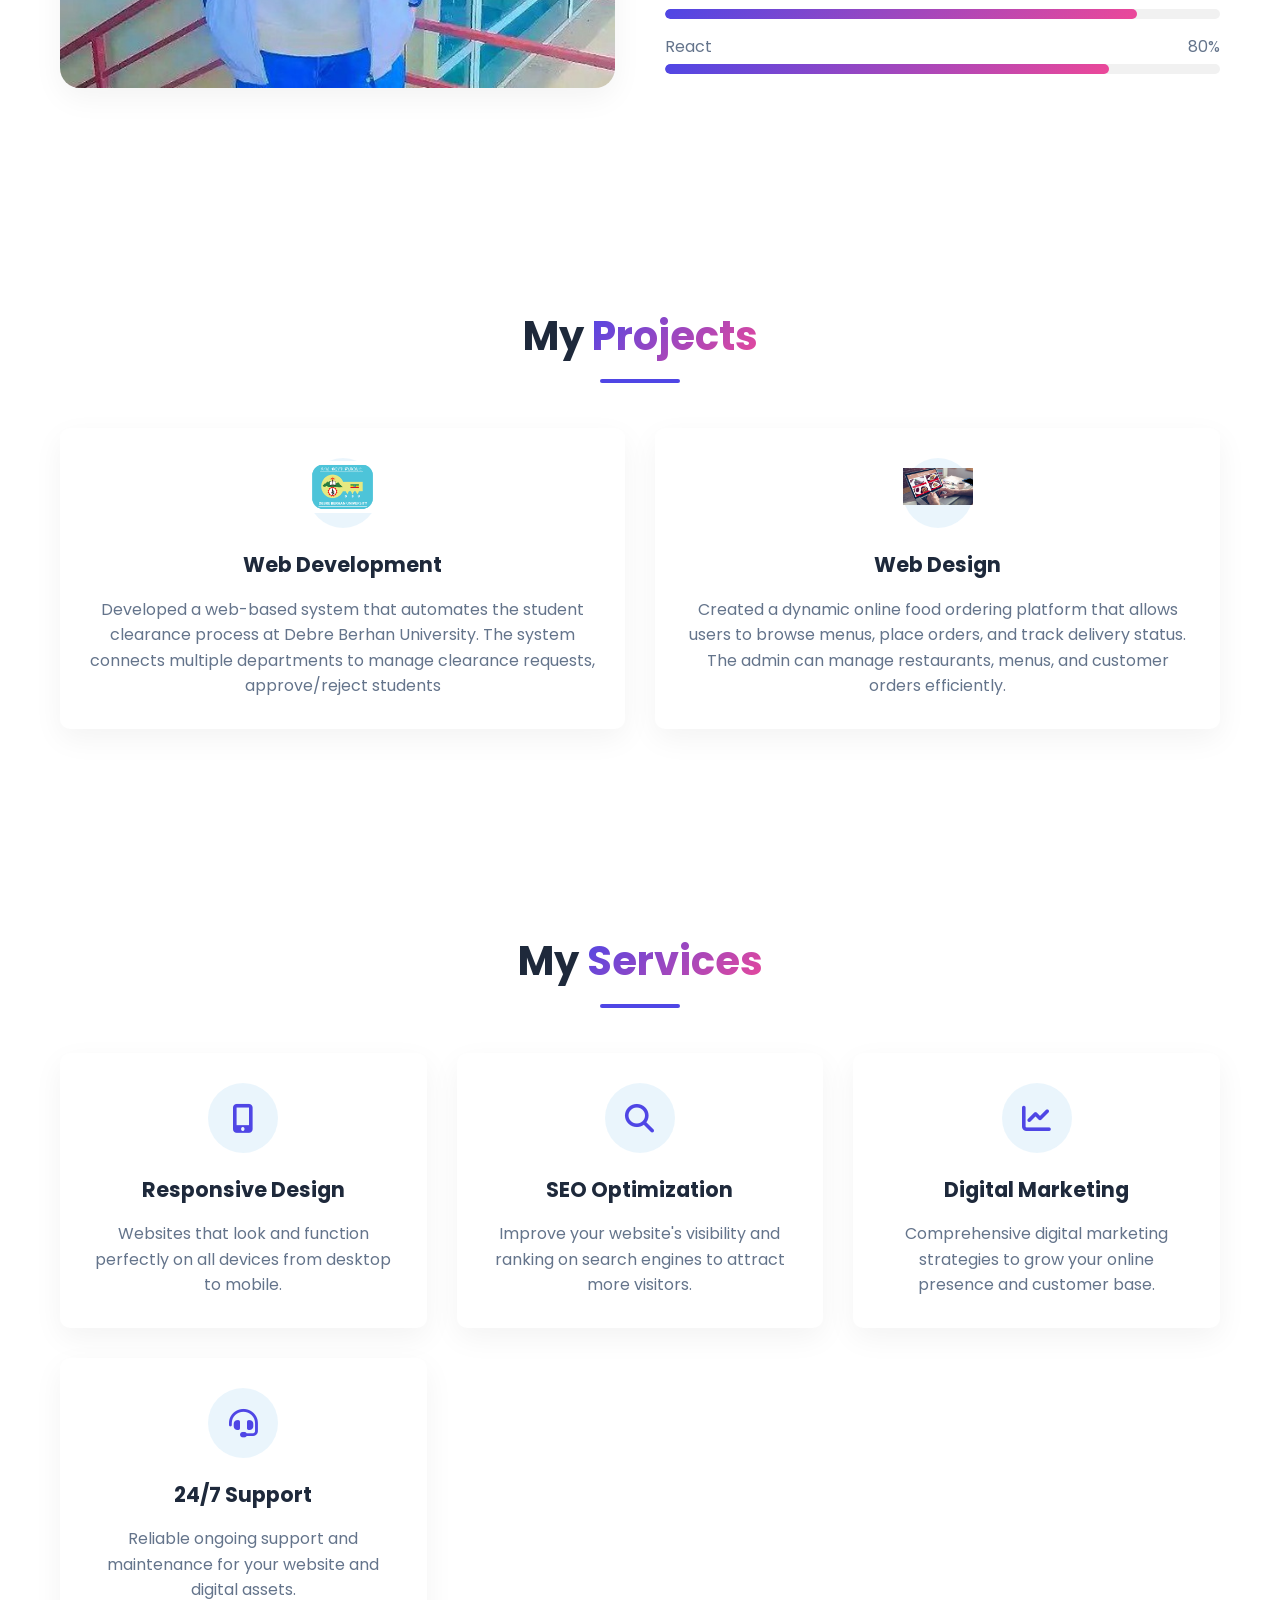
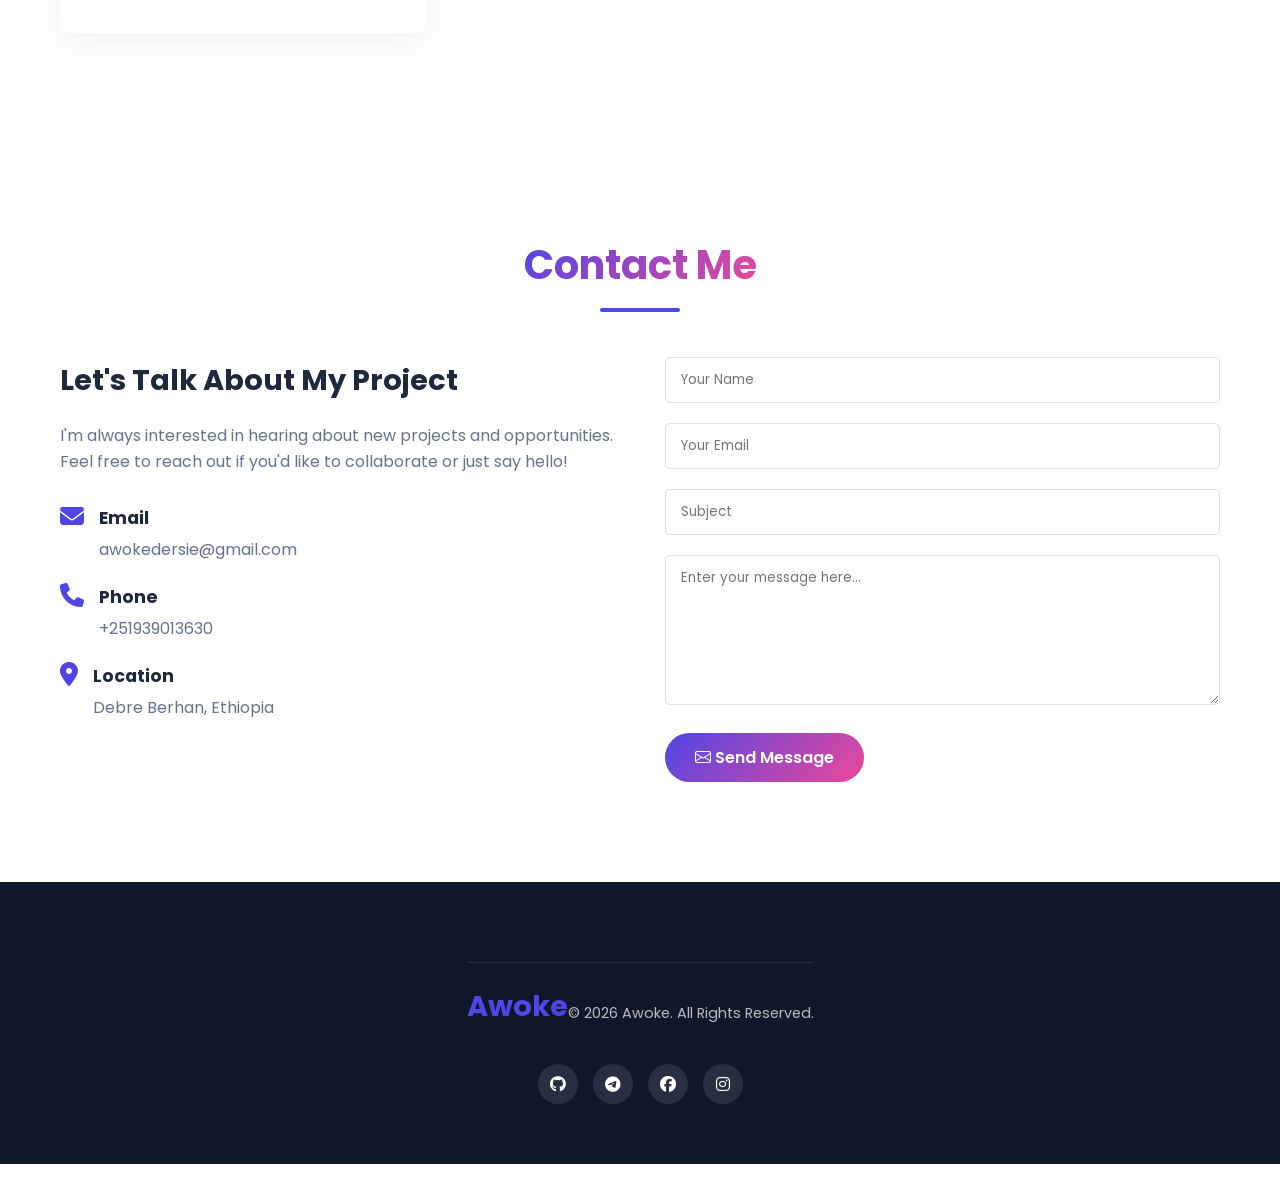
==== commit f5e274b4: "update profile photo" ====
--- a/index.html
+++ b/index.html
@@ -1,54 +1,54 @@
 <!DOCTYPE html>
 <html lang="en">
-  <head>
-    <meta charset="UTF-8" />
-    <meta name="viewport" content="width=device-width, initial-scale=1.0" />
-    <title>Awoke Derssie | Full-Stack Developer & UI/UX Designer</title>
-    <meta name="description" content="Portfolio of Awoke Derssie, a passionate full-stack developer and IT student from Debre Berhan, Ethiopia." />
-    <link
-      rel="stylesheet"
-      href="https://cdnjs.cloudflare.com/ajax/libs/font-awesome/6.4.0/css/all.min.css"
-    />
-    <link rel="stylesheet" href="https://cdn.jsdelivr.net/npm/bootstrap-icons@1.10.5/font/bootstrap-icons.css">
-    
-    <link rel="preconnect" href="https://fonts.googleapis.com">
-    <link rel="preconnect" href="https://fonts.gstatic.com" crossorigin>
-    <link href="https://fonts.googleapis.com/css2?family=Poppins:wght@300;400;500;600;700&display=swap" rel="stylesheet">
-
-    <link rel="stylesheet" href="style.css" />
-    <link rel="icon" href="images/Awoke derssie.png" type="image/png">
-  </head>
-  <body>
-    <!-- Header/Navigation -->
-    <header class="header">
-      <div class="container">
-        <div class="logo">
-          <a href="#"><span>Awoke</span></a>
-        </div>
-        <nav class="nav">
-          <ul class="nav-list">
-            <li><a href="#home" class="nav-link active">Home</a></li>
-            <li><a href="#about" class="nav-link">About</a></li>
-            <li><a href="#projects" class="nav-link">Projects</a></li>
-            <li><a href="#services" class="nav-link">Services</a></li>
-            <li><a href="#contact" class="nav-link">Contact</a></li>
-          </ul>
-          <div class="hamburger">
-            <div class="bar"></div>
-            <div class="bar"></div>
-            <div class="bar"></div>
-          </div>
-        </nav>
-      </div>
-    </header>
-
-    <main>
+
+<head>
+  <meta charset="UTF-8" />
+  <meta name="viewport" content="width=device-width, initial-scale=1.0" />
+  <title>Awoke Derssie | Full-Stack Developer & UI/UX Designer</title>
+  <meta name="description"
+    content="Portfolio of Awoke Derssie, a passionate full-stack developer and IT student from Debre Berhan, Ethiopia." />
+  <link rel="stylesheet" href="https://cdnjs.cloudflare.com/ajax/libs/font-awesome/6.4.0/css/all.min.css" />
+  <link rel="stylesheet" href="https://cdn.jsdelivr.net/npm/bootstrap-icons@1.10.5/font/bootstrap-icons.css">
+
+  <link rel="preconnect" href="https://fonts.googleapis.com">
+  <link rel="preconnect" href="https://fonts.gstatic.com" crossorigin>
+  <link href="https://fonts.googleapis.com/css2?family=Poppins:wght@300;400;500;600;700&display=swap" rel="stylesheet">
+
+  <link rel="stylesheet" href="style.css" />
+  <link rel="icon" href="images/Awoke derssie.png" type="image/png">
+</head>
+
+<body>
+  <!-- Header/Navigation -->
+  <header class="header">
+    <div class="container">
+      <div class="logo">
+        <a href="#"><span>Awoke</span></a>
+      </div>
+      <nav class="nav">
+        <ul class="nav-list">
+          <li><a href="#home" class="nav-link active">Home</a></li>
+          <li><a href="#about" class="nav-link">About</a></li>
+          <li><a href="#projects" class="nav-link">Projects</a></li>
+          <li><a href="#services" class="nav-link">Services</a></li>
+          <li><a href="#contact" class="nav-link">Contact</a></li>
+        </ul>
+        <div class="hamburger">
+          <div class="bar"></div>
+          <div class="bar"></div>
+          <div class="bar"></div>
+        </div>
+      </nav>
+    </div>
+  </header>
+
+  <main>
     <!-- Hero Section -->
     <section class="hero" id="home">
       <div class="container">
         <div class="hero-content">
           <h1>Hi, I'm <span>Awoke</span></h1>
-          <h3>Third Year IT Student & <span class="typing-text"></span></h3>
+          <h3>Fourth Year IT Student & <span class="typing-text"></span></h3>
           <p>
             Passionate full-stack developer creating innovative digital
             solutions while pursuing my IT degree.
@@ -59,7 +59,7 @@
           </div>
         </div>
         <div class="hero-image">
-          <img src="images/myprofile.jpg" alt="Awoke" />
+          <img src="images/myprofile.png " alt="Awoke" />
         </div>
       </div>
     </section>
@@ -120,20 +120,20 @@
         <div class="services-grid">
           <div class="service-card">
             <div class="service-icon">
-              <a href="https://dbu-clearance-system.onrender.com" target="_blank" rel="noopener noreferrer">  
-            <img src="images/logo.png" alt="clearance"></a>
+              <a href="https://dbu-clearance-system.onrender.com" target="_blank" rel="noopener noreferrer">
+                <img src="images/logo.png" alt="clearance"></a>
             </div>
             <h3>Web Development</h3>
             <p>
-              Developed a web-based system that automates the student clearance process at Debre Berhan University. 
-              The system connects multiple departments 
+              Developed a web-based system that automates the student clearance process at Debre Berhan University.
+              The system connects multiple departments
               to manage clearance requests, approve/reject students
             </p>
           </div>
           <div class="service-card">
             <div class="service-icon">
-        <a href="http://awoke.infy.uk/food-order/index.php">  
-            <img src="images/Food-Delivery.jpg" alt="Food-Delivery"></a>
+              <a href="http://awoke.infy.uk/food-order/index.php">
+                <img src="images/Food-Delivery.jpg" alt="Food-Delivery"></a>
             </div>
             <h3>Web Design</h3>
             <p>
@@ -230,50 +230,51 @@
               </div>
             </div>
           </div>
-<form class="contact-form" id="emailForm">
-  <div class="form-group">
-    <input type="text" id="userName" placeholder="Your Name" required />
-  </div>
-  <div class="form-group">
-    <input type="email" id="userEmail" placeholder="Your Email" required />
-  </div>
-  <div class="form-group">
-    <input type="text" id="emailSubject" placeholder="Subject" />
-  </div>
-  <div class="form-group">
-    <textarea id="userMessage" placeholder="Enter your message here..." required></textarea>
-  </div>
-  
-  <a href="#" class="btn primary-btn email" id="sendEmailBtn">
-    <i class="bi bi-envelope"></i> Send Message
-  </a>
-</form>
-        </div>
-      </div>
-    </section>
-    </main>
-    <!-- Footer -->
-    <footer class="footer">
-      <div class="container">
-        <div class="footer-content">
-          <div class="footer-about">
-            <div class="footer-bottom">
-                <h3><span>Awoke</span></h3>
-                <p>&copy; <span id="year"></span> Awoke. All Rights Reserved.</p>
-              </div>
-            <div class="footer-social">
-              <a href="https://github.com/Awoke-hub"><i class="fab fa-github"></i></a>
-              <a href="https://t.me/dbu10178641"><i class="fab fa-telegram"></i></a>
-              <a href="https://www.facebook.com/Awoke%20Derso"><i class="fab fa-facebook"></i></a>
-              <a href="#"><i class="fab fa-instagram"></i></a>
-            </div>
-          </div>
-      </div>
-    </footer>
-
-    <!-- Back to Top Button -->
-    <a href="#home" class="back-to-top"><i class="fas fa-arrow-up"></i></a>
-
-    <script src="javascript.js"></script>
-  </body>
-</html>
+          <form class="contact-form" id="emailForm">
+            <div class="form-group">
+              <input type="text" id="userName" placeholder="Your Name" required />
+            </div>
+            <div class="form-group">
+              <input type="email" id="userEmail" placeholder="Your Email" required />
+            </div>
+            <div class="form-group">
+              <input type="text" id="emailSubject" placeholder="Subject" />
+            </div>
+            <div class="form-group">
+              <textarea id="userMessage" placeholder="Enter your message here..." required></textarea>
+            </div>
+
+            <a href="#" class="btn primary-btn email" id="sendEmailBtn">
+              <i class="bi bi-envelope"></i> Send Message
+            </a>
+          </form>
+        </div>
+      </div>
+    </section>
+  </main>
+  <!-- Footer -->
+  <footer class="footer">
+    <div class="container">
+      <div class="footer-content">
+        <div class="footer-about">
+          <div class="footer-bottom">
+            <h3><span>Awoke</span></h3>
+            <p>&copy; <span id="year"></span> Awoke. All Rights Reserved.</p>
+          </div>
+          <div class="footer-social">
+            <a href="https://github.com/Awoke-hub"><i class="fab fa-github"></i></a>
+            <a href="https://t.me/dbu10178641"><i class="fab fa-telegram"></i></a>
+            <a href="https://www.facebook.com/Awoke%20Derso"><i class="fab fa-facebook"></i></a>
+            <a href="#"><i class="fab fa-instagram"></i></a>
+          </div>
+        </div>
+      </div>
+  </footer>
+
+  <!-- Back to Top Button -->
+  <a href="#home" class="back-to-top"><i class="fas fa-arrow-up"></i></a>
+
+  <script src="javascript.js"></script>
+</body>
+
+</html>
--- a/style.css
+++ b/style.css
@@ -182,6 +182,8 @@
 .hamburger {
   display: none;
   cursor: pointer;
+  padding: 10px; /* makes it larger to tap */
+  z-index: 1001; /* keeps it above overlay */
 }
 
 .bar {
@@ -232,6 +234,17 @@
   font-size: 1.8rem;
   margin-bottom: 20px;
   color: var(--text-light);
+}
+
+.typing-text::after, .typing-text-2::after {
+  content: '|';
+  color: var(--primary-color);
+  animation: blink 0.8s infinite;
+}
+
+@keyframes blink {
+  0%, 100% { opacity: 1; }
+  50% { opacity: 0; }
 }
 
 .hero-content p {
@@ -653,24 +666,43 @@
   }
 
   .nav-list {
-    position: fixed;
-    top: 80px;
-    left: -100%;
+    position: absolute;
+    top: 100%;
+    left: 0;
     width: 100%;
-    background-color: var(--white);
+    height: 100vh; /* Covers the screen */
+    background-color: rgba(255, 255, 255, 0.98); /* Extremely opaque to prevent photo overlap */
+    backdrop-filter: blur(20px);
+    -webkit-backdrop-filter: blur(20px);
     flex-direction: column;
     align-items: center;
-    padding: 20px 0;
-    box-shadow: 0 10px 20px rgba(0, 0, 0, 0.1);
+    padding: 40px 0;
+    box-shadow: 0 20px 40px rgba(0, 0, 0, 0.1);
     transition: var(--transition);
+    
+    /* Premium Dropdown Animation */
+    transform: translateY(-20px);
+    opacity: 0;
+    visibility: hidden;
+    border-top: 1px solid rgba(0, 0, 0, 0.05);
   }
 
   .nav-list.active {
-    left: 0;
+    transform: translateY(0);
+    opacity: 1;
+    visibility: visible;
   }
 
   .nav-link {
     padding: 15px 0;
+    font-size: 1.3rem; /* Slightly larger for easier tapping */
+    width: 100%;
+    text-align: center;
+  }
+  
+  .nav-link:hover, .nav-link:active {
+    color: var(--primary-color);
+    background-color: rgba(79, 70, 229, 0.05); /* Soft background tap effect */
   }
 
   .hero .container {
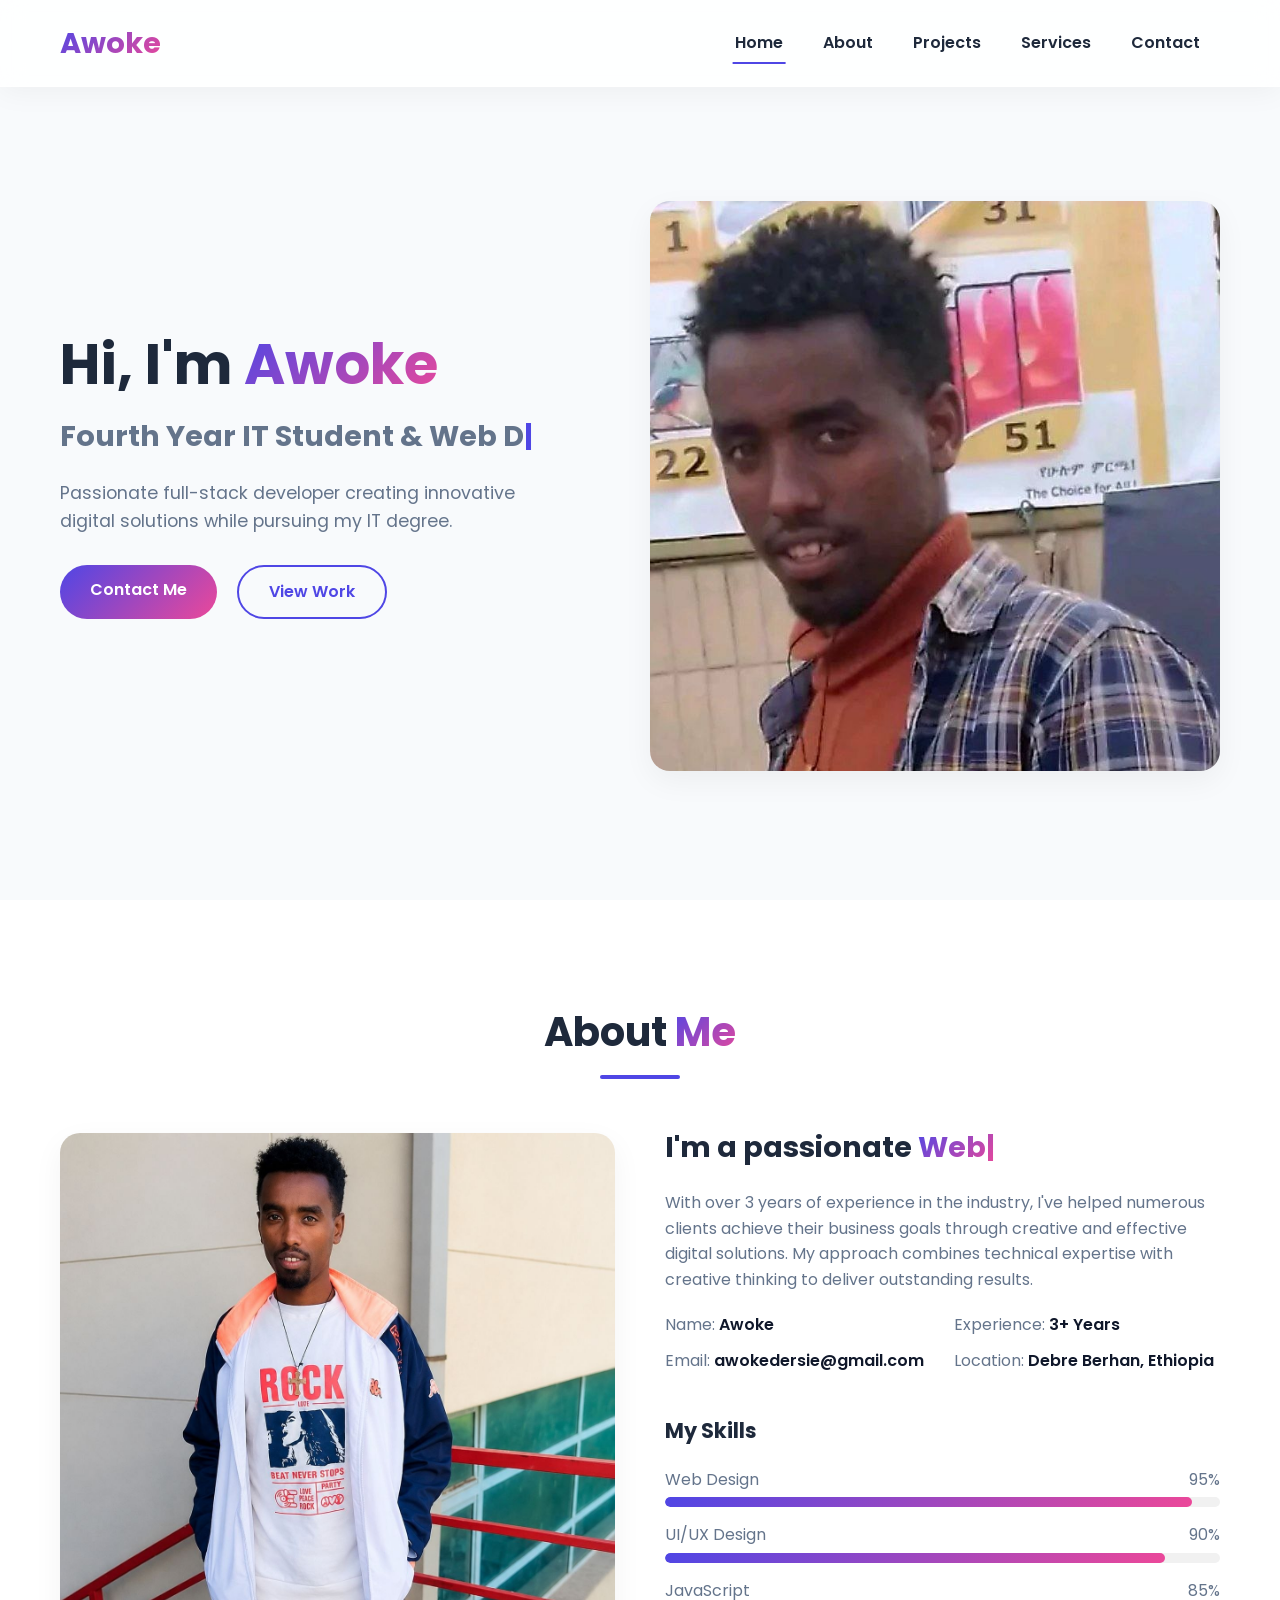
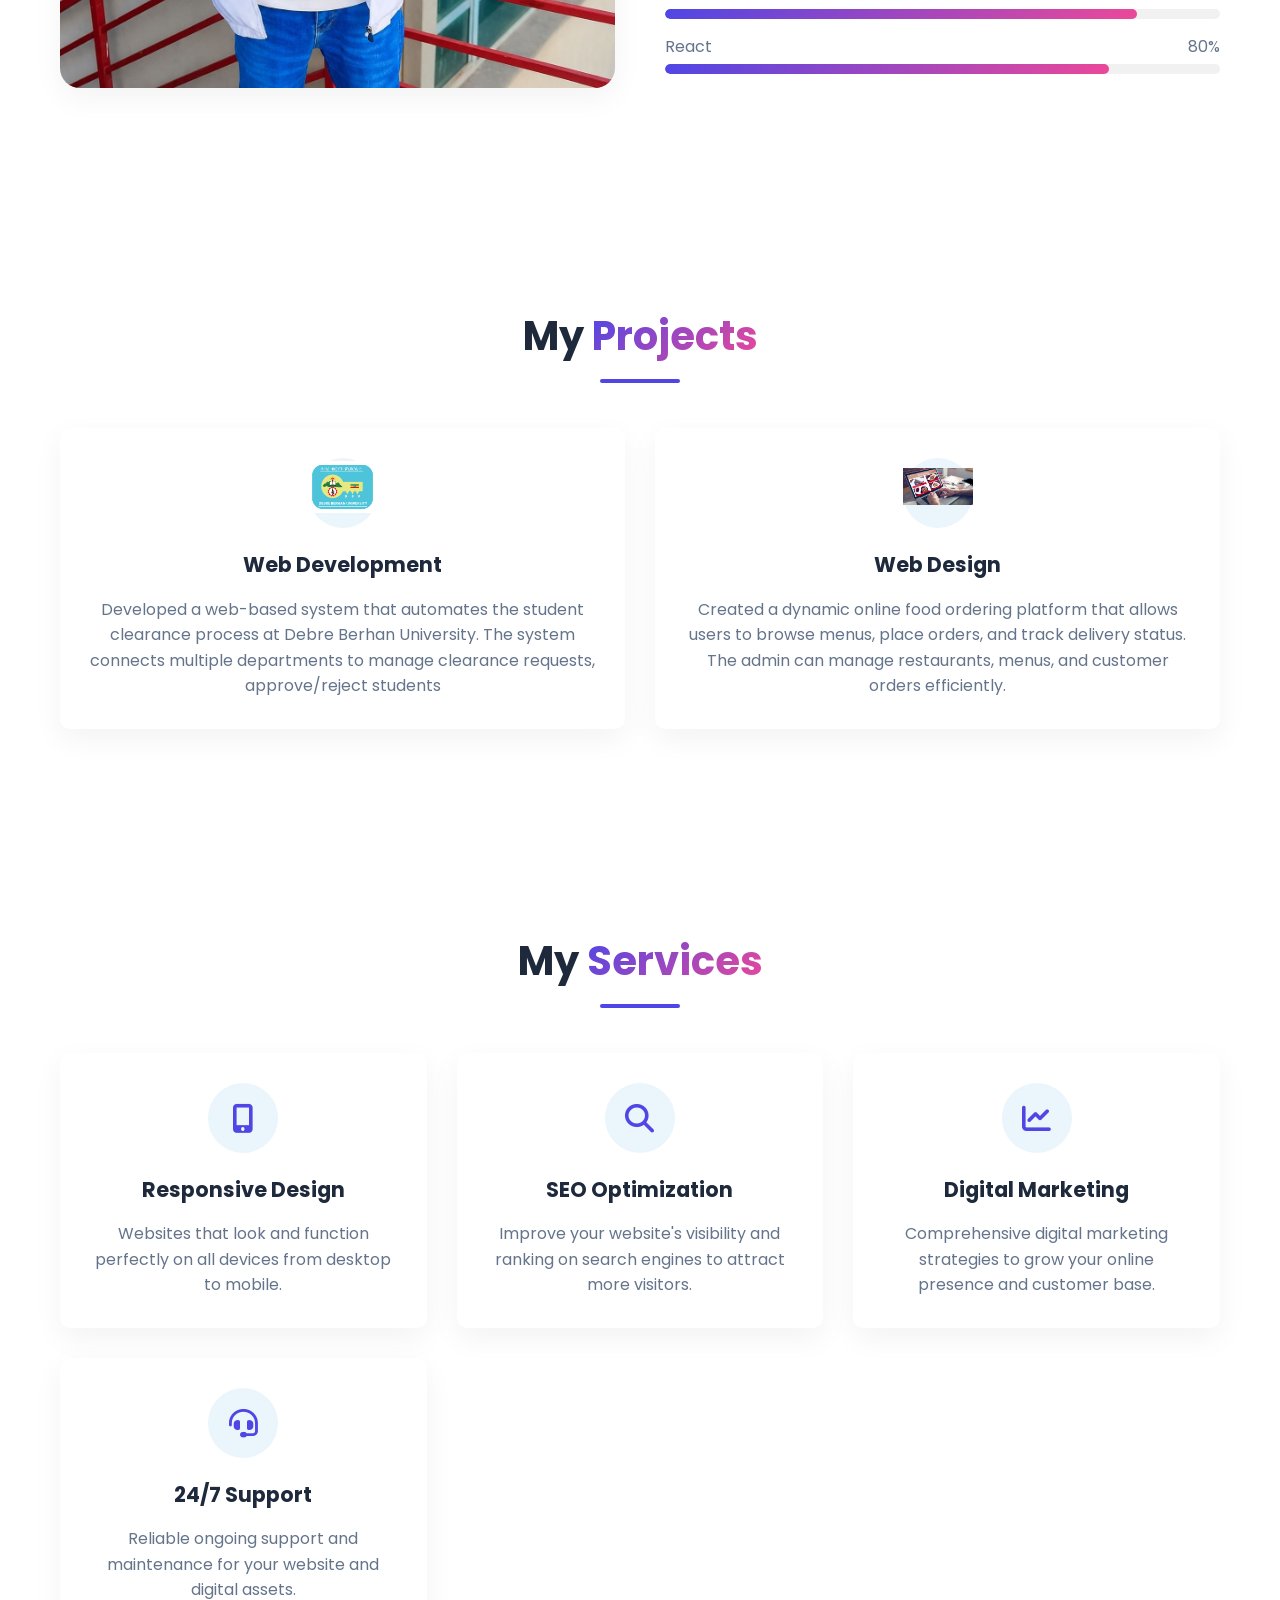
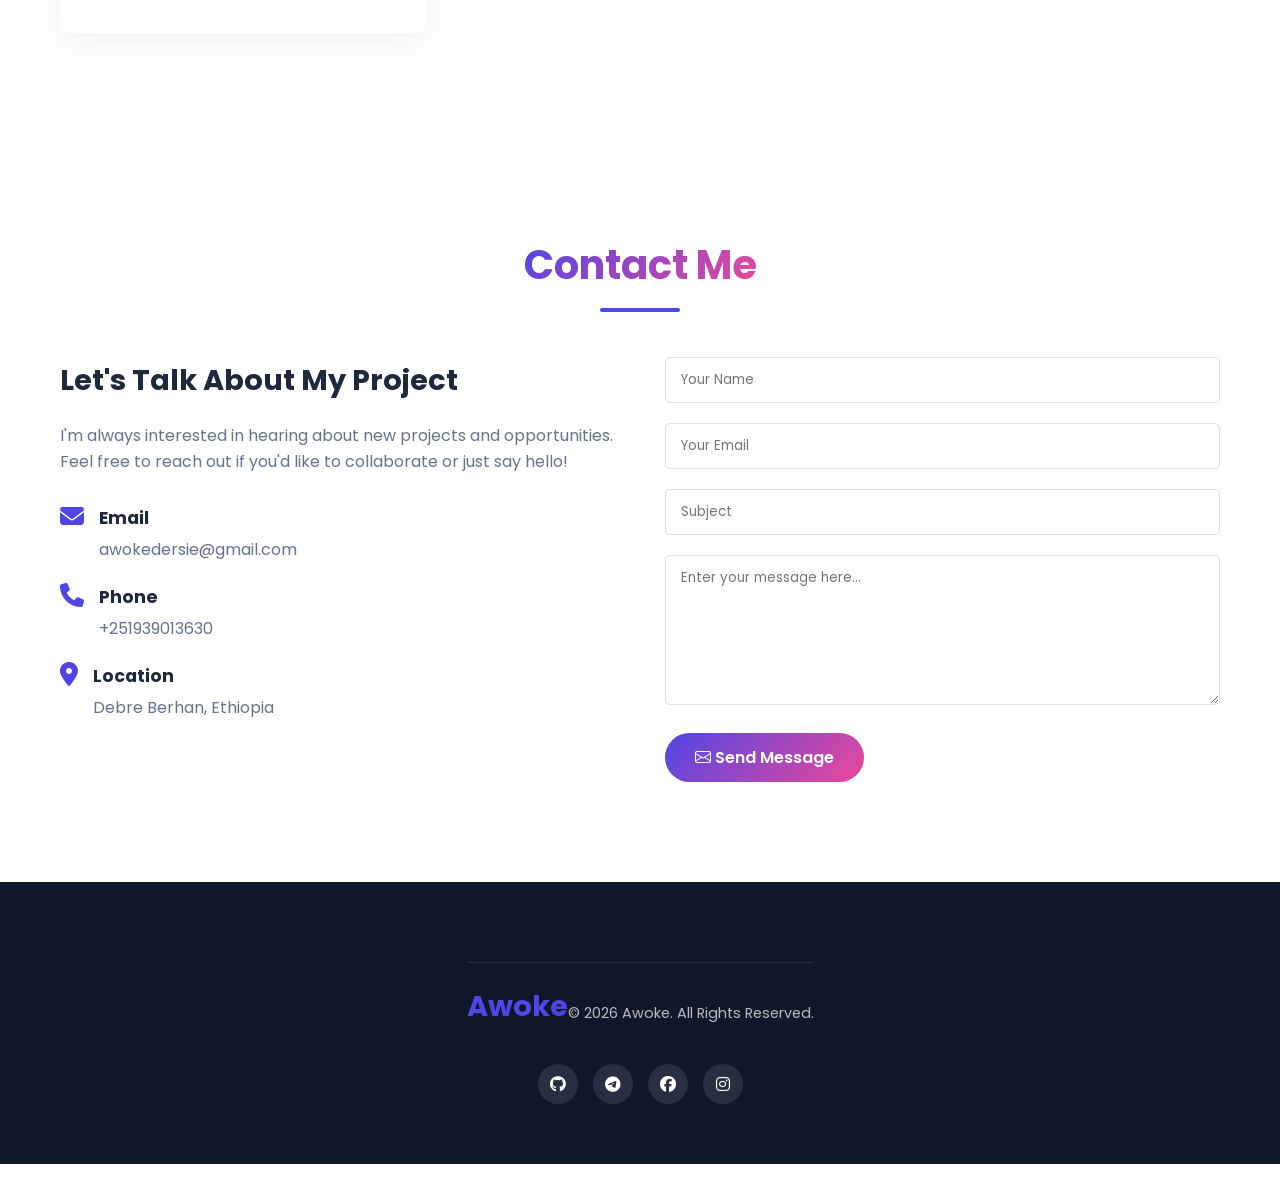
==== commit a05af329: "Update portfolio files" ====
--- a/index.html
+++ b/index.html
@@ -59,7 +59,7 @@
           </div>
         </div>
         <div class="hero-image">
-          <img src="images/myprofile.png " alt="Awoke" />
+          <img src="images/myprofile.png" alt="Awoke" />
         </div>
       </div>
     </section>
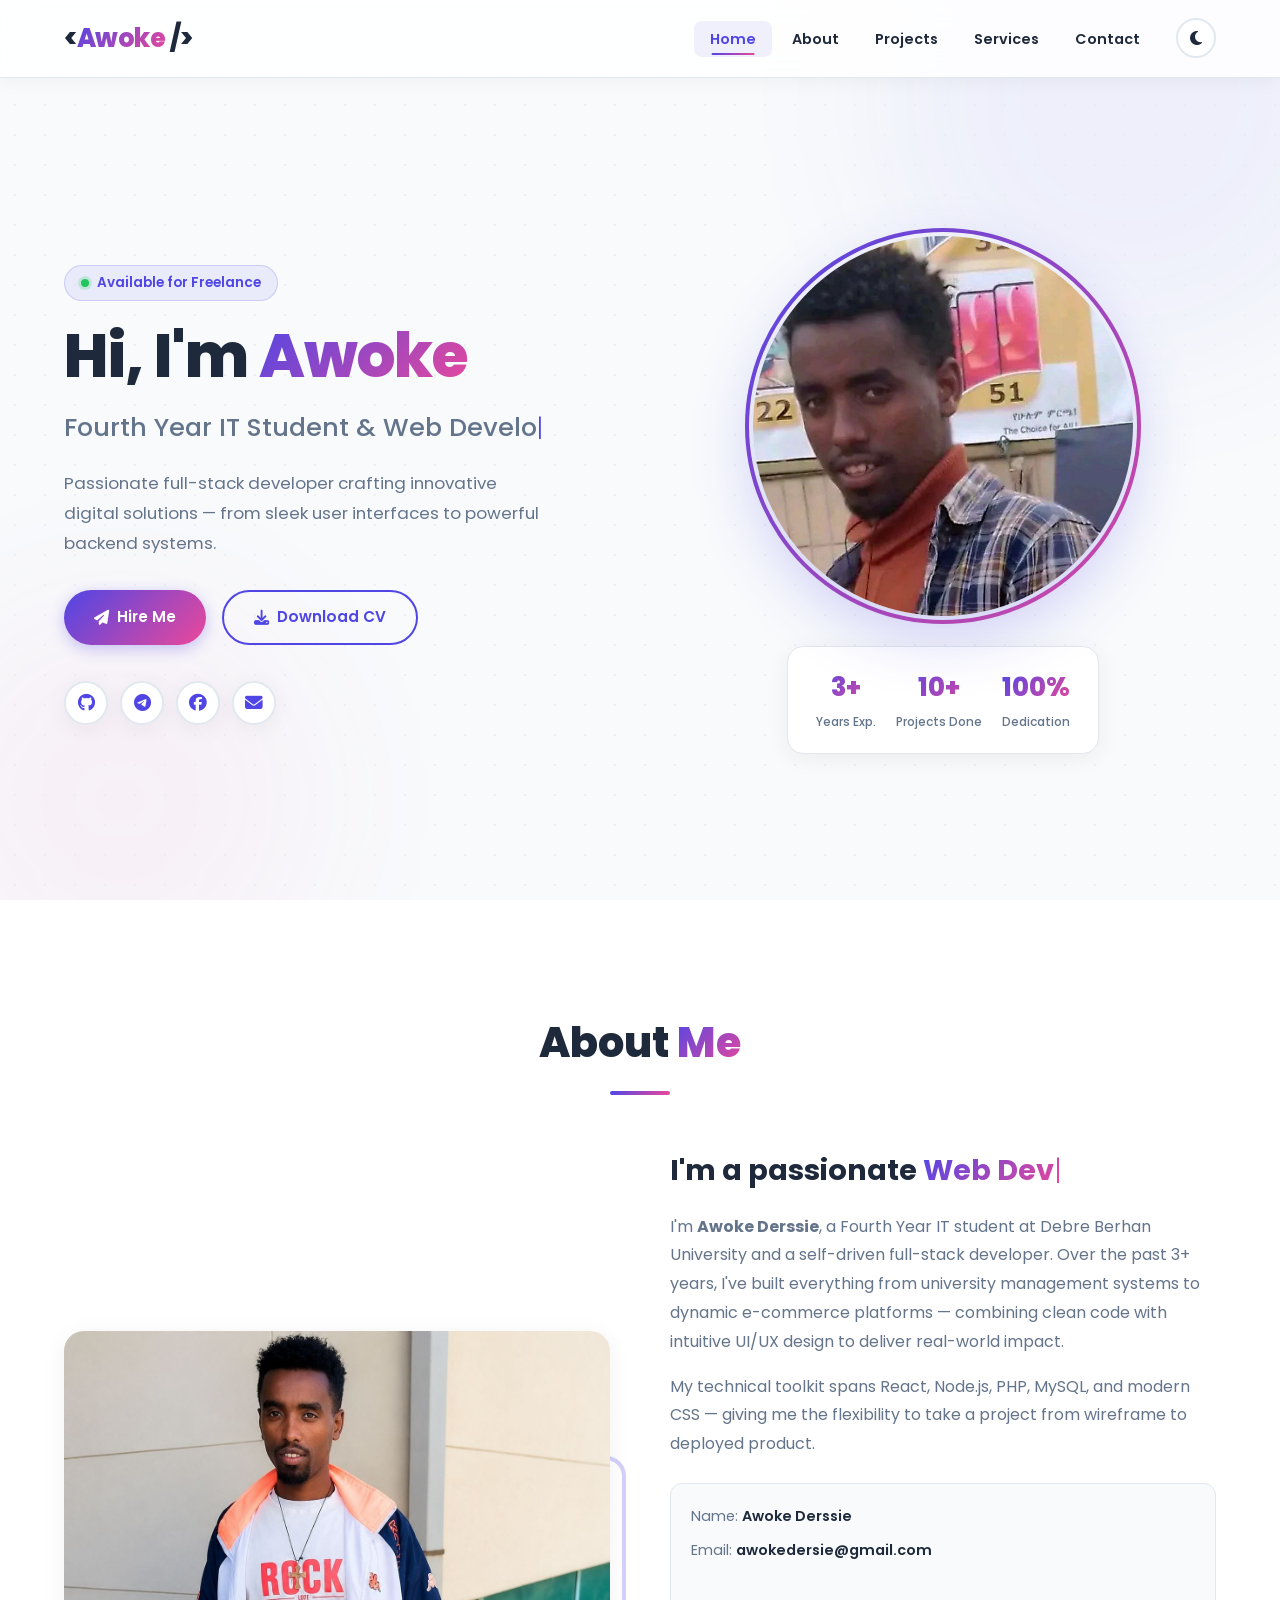
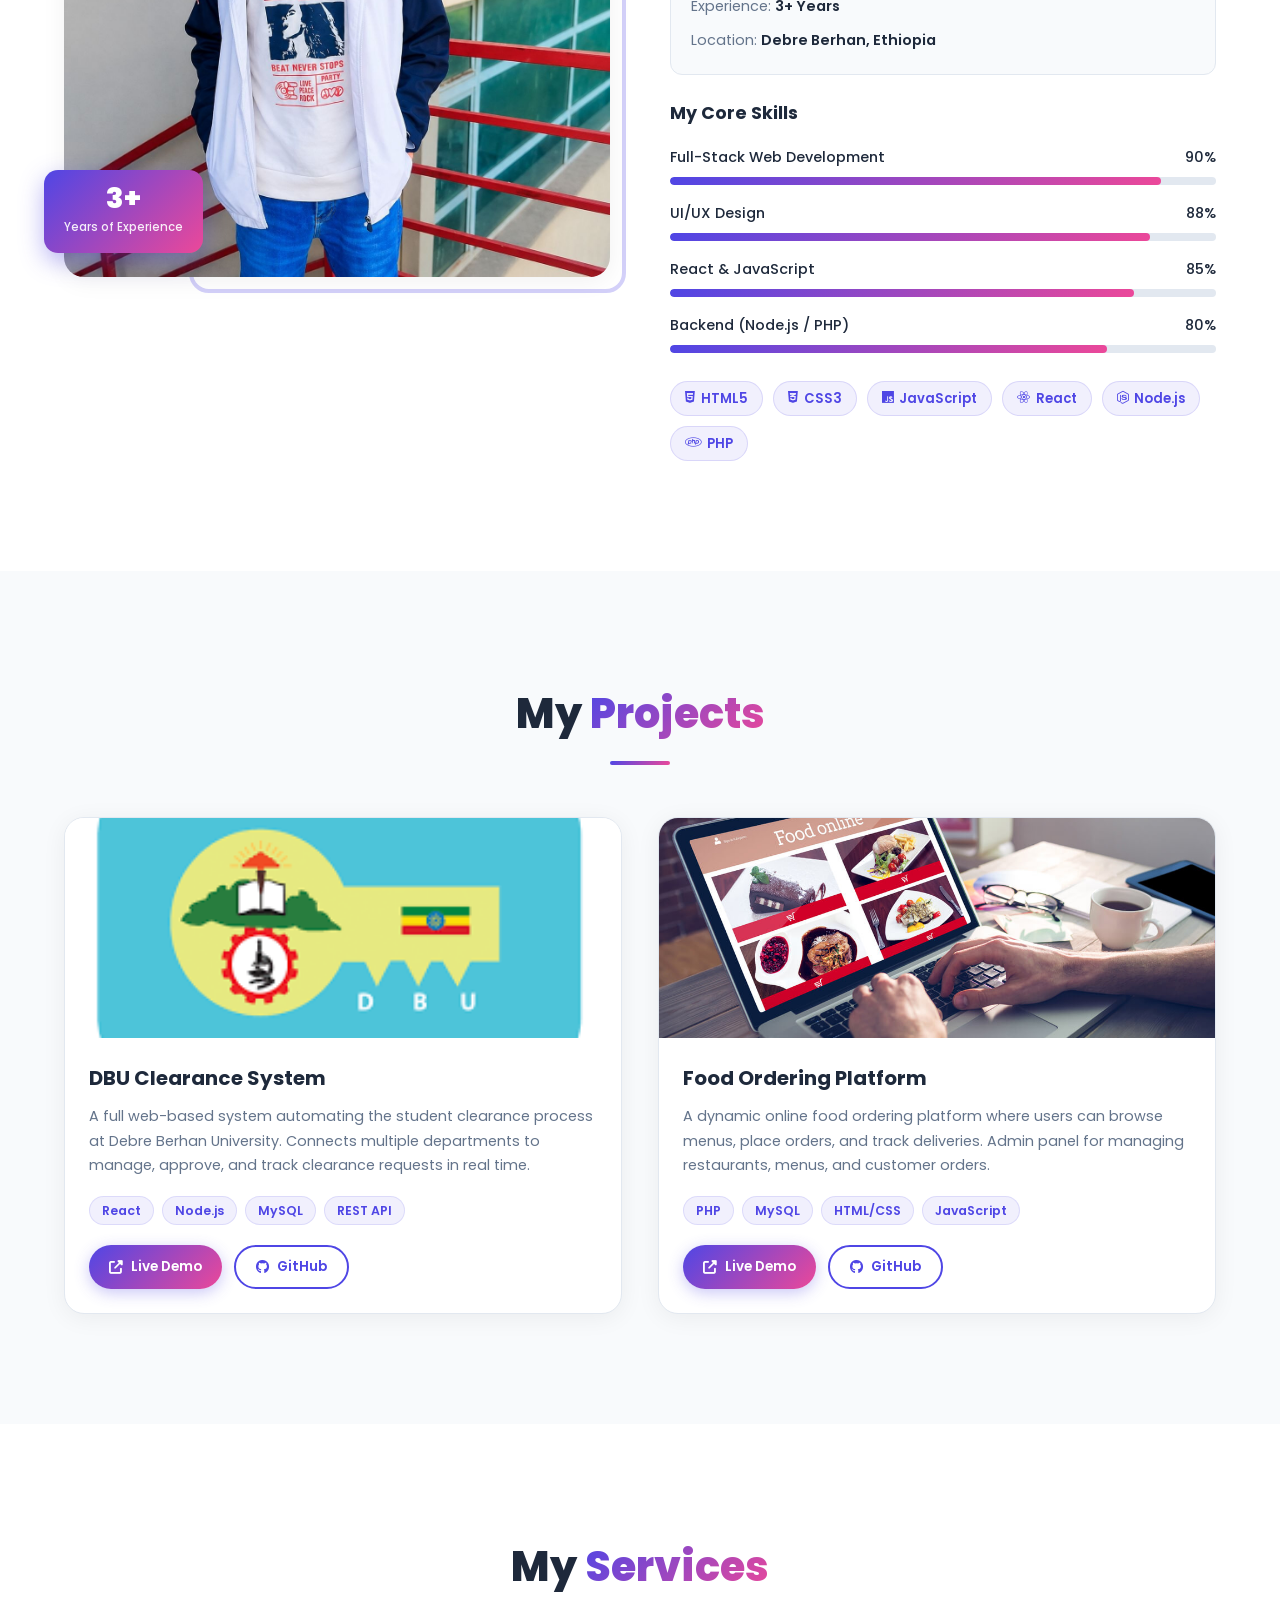
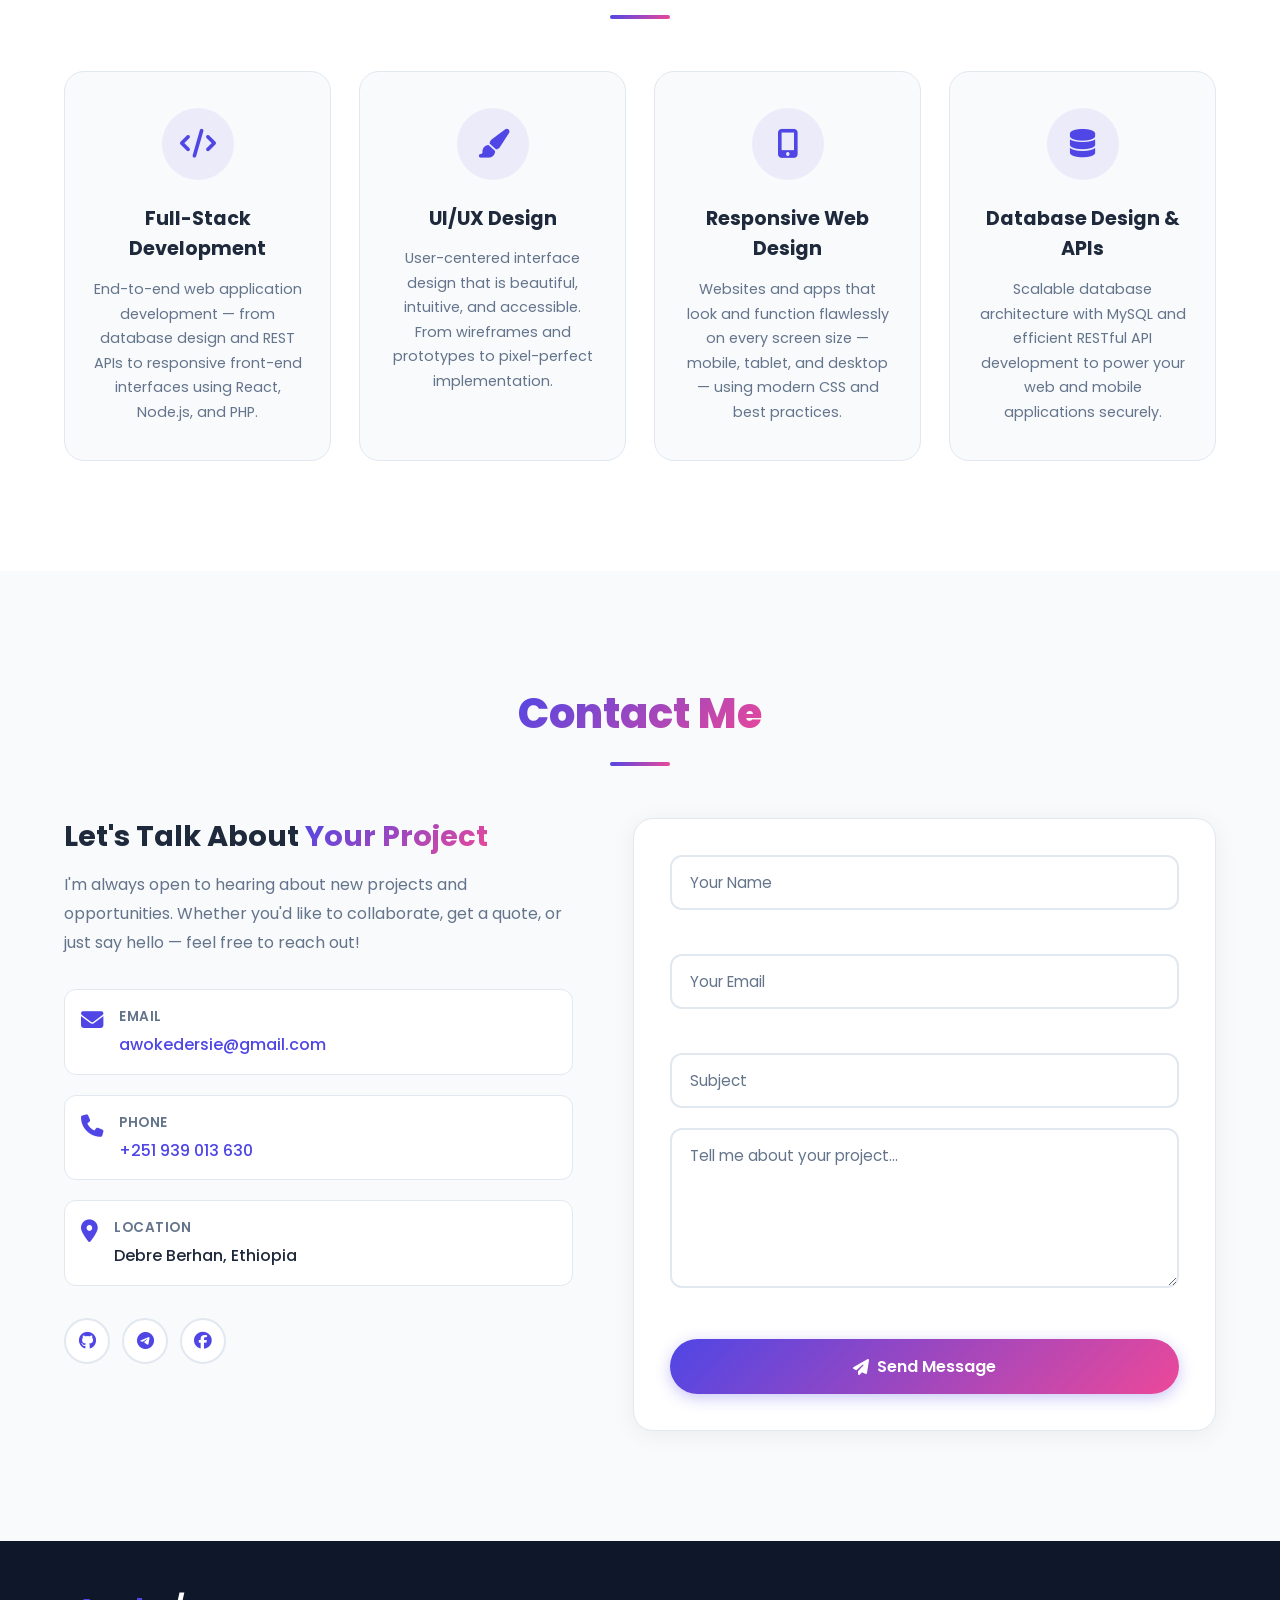
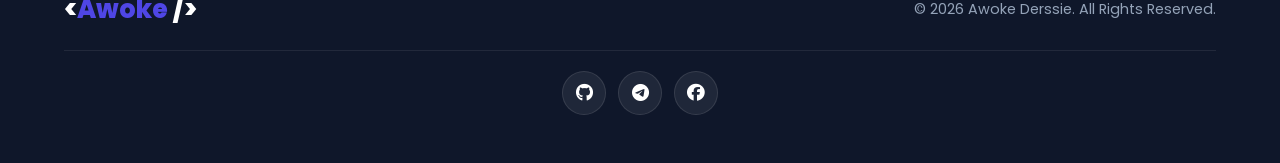
==== commit c95a40a8: "Improve portfolio: dark mode, scroll progress, hero redesign, project cards, accessibility, form val" ====
--- a/index.html
+++ b/index.html
@@ -4,85 +4,155 @@
 <head>
   <meta charset="UTF-8" />
   <meta name="viewport" content="width=device-width, initial-scale=1.0" />
-  <title>Awoke Derssie | Full-Stack Developer & UI/UX Designer</title>
+  <title>Awoke Derssie | Full-Stack Developer &amp; UI/UX Designer</title>
   <meta name="description"
-    content="Portfolio of Awoke Derssie, a passionate full-stack developer and IT student from Debre Berhan, Ethiopia." />
+    content="Portfolio of Awoke Derssie, a passionate full-stack developer and IT student from Debre Berhan, Ethiopia. Available for freelance projects." />
+
+  <!-- Open Graph / Social Sharing -->
+  <meta property="og:title" content="Awoke Derssie | Full-Stack Developer & UI/UX Designer" />
+  <meta property="og:description" content="Portfolio of Awoke Derssie — full-stack developer, UI/UX designer, and IT student from Ethiopia." />
+  <meta property="og:image" content="images/myprofile.png" />
+  <meta property="og:type" content="website" />
+  <meta name="twitter:card" content="summary_large_image" />
+  <meta name="twitter:title" content="Awoke Derssie | Full-Stack Developer" />
+  <meta name="twitter:description" content="Full-stack developer & UI/UX designer from Debre Berhan, Ethiopia." />
+  <meta name="twitter:image" content="images/myprofile.png" />
+
+  <!-- Icons -->
   <link rel="stylesheet" href="https://cdnjs.cloudflare.com/ajax/libs/font-awesome/6.4.0/css/all.min.css" />
-  <link rel="stylesheet" href="https://cdn.jsdelivr.net/npm/bootstrap-icons@1.10.5/font/bootstrap-icons.css">
-
+
+  <!-- Google Fonts -->
   <link rel="preconnect" href="https://fonts.googleapis.com">
   <link rel="preconnect" href="https://fonts.gstatic.com" crossorigin>
-  <link href="https://fonts.googleapis.com/css2?family=Poppins:wght@300;400;500;600;700&display=swap" rel="stylesheet">
+  <link href="https://fonts.googleapis.com/css2?family=Poppins:wght@300;400;500;600;700;800&display=swap" rel="stylesheet">
 
   <link rel="stylesheet" href="style.css" />
   <link rel="icon" href="images/Awoke derssie.png" type="image/png">
 </head>
 
 <body>
+  <!-- Skip to content for accessibility -->
+  <a href="#home" class="skip-link">Skip to main content</a>
+
+  <!-- Scroll Progress Bar -->
+  <div class="scroll-progress" id="scrollProgress" role="progressbar" aria-label="Page scroll progress"></div>
+
   <!-- Header/Navigation -->
-  <header class="header">
+  <header class="header" role="banner">
     <div class="container">
       <div class="logo">
-        <a href="#"><span>Awoke</span></a>
-      </div>
-      <nav class="nav">
-        <ul class="nav-list">
+        <a href="#">&lt;<span>Awoke</span> /&gt;</a>
+      </div>
+      <nav class="nav" role="navigation" aria-label="Main navigation">
+        <ul class="nav-list" id="navList">
           <li><a href="#home" class="nav-link active">Home</a></li>
           <li><a href="#about" class="nav-link">About</a></li>
           <li><a href="#projects" class="nav-link">Projects</a></li>
           <li><a href="#services" class="nav-link">Services</a></li>
           <li><a href="#contact" class="nav-link">Contact</a></li>
         </ul>
-        <div class="hamburger">
-          <div class="bar"></div>
-          <div class="bar"></div>
-          <div class="bar"></div>
+        <div class="header-actions">
+          <button class="theme-toggle" id="themeToggle" aria-label="Toggle dark mode" title="Toggle dark mode">
+            <i class="fas fa-moon" id="themeIcon"></i>
+          </button>
+          <button class="hamburger" id="hamburger" aria-label="Toggle navigation menu" aria-expanded="false" aria-controls="navList">
+            <span class="bar"></span>
+            <span class="bar"></span>
+            <span class="bar"></span>
+          </button>
         </div>
       </nav>
     </div>
   </header>
 
-  <main>
+  <main id="main-content">
     <!-- Hero Section -->
-    <section class="hero" id="home">
+    <section class="hero" id="home" aria-label="Hero introduction">
+      <div class="hero-bg-decoration" aria-hidden="true">
+        <div class="blob blob-1"></div>
+        <div class="blob blob-2"></div>
+        <div class="dots-grid"></div>
+      </div>
       <div class="container">
         <div class="hero-content">
+          <div class="hero-badge">
+            <span class="status-dot" aria-hidden="true"></span>
+            <span>Available for Freelance</span>
+          </div>
           <h1>Hi, I'm <span>Awoke</span></h1>
-          <h3>Fourth Year IT Student & <span class="typing-text"></span></h3>
+          <h3>Fourth Year IT Student &amp; <span class="typing-text"></span></h3>
           <p>
-            Passionate full-stack developer creating innovative digital
-            solutions while pursuing my IT degree.
+            Passionate full-stack developer crafting innovative digital solutions
+            — from sleek user interfaces to powerful backend systems.
           </p>
           <div class="hero-btns">
-            <a href="#contact" class="btn primary-btn">Contact Me</a>
-            <a href="#projects" class="btn secondary-btn">View Work</a>
-          </div>
-        </div>
-        <div class="hero-image">
-          <img src="images/myprofile.png" alt="Awoke" />
+            <a href="#contact" class="btn primary-btn">
+              <i class="fas fa-paper-plane"></i> Hire Me
+            </a>
+            <a href="images/NCPresent.pdf" download="Awoke_Derssie_CV" class="btn secondary-btn">
+              <i class="fas fa-download"></i> Download CV
+            </a>
+          </div>
+          <div class="social-links" aria-label="Social media links">
+            <a href="https://github.com/Awoke-hub" target="_blank" rel="noopener noreferrer" aria-label="GitHub profile"><i class="fab fa-github"></i></a>
+            <a href="https://t.me/dbu10178641" target="_blank" rel="noopener noreferrer" aria-label="Telegram profile"><i class="fab fa-telegram"></i></a>
+            <a href="https://www.facebook.com/Awoke%20Derso" target="_blank" rel="noopener noreferrer" aria-label="Facebook profile"><i class="fab fa-facebook"></i></a>
+            <a href="mailto:awokedersie@gmail.com" aria-label="Send email"><i class="fas fa-envelope"></i></a>
+          </div>
+        </div>
+        <div class="hero-image" aria-hidden="true">
+          <div class="hero-image-wrapper">
+            <div class="hero-image-ring"></div>
+            <img src="images/myprofile.png" alt="Awoke Derssie — Full-Stack Developer" />
+          </div>
+          <div class="hero-stats">
+            <div class="stat-item">
+              <span class="stat-number">3+</span>
+              <span class="stat-label">Years Exp.</span>
+            </div>
+            <div class="stat-item">
+              <span class="stat-number">10+</span>
+              <span class="stat-label">Projects Done</span>
+            </div>
+            <div class="stat-item">
+              <span class="stat-number">100%</span>
+              <span class="stat-label">Dedication</span>
+            </div>
+          </div>
         </div>
       </div>
     </section>
 
     <!-- About Section -->
-    <section class="about section" id="about">
+    <section class="about section" id="about" aria-label="About me">
       <div class="container">
         <h2 class="section-title">About <span>Me</span></h2>
         <div class="about-content">
           <div class="about-image">
-            <img src="images/about-me.jpg" alt="About Me" />
+            <div class="about-image-wrapper">
+              <img src="images/about-me.jpg" alt="Awoke Derssie working" loading="lazy" />
+              <div class="about-image-decoration" aria-hidden="true"></div>
+              <div class="experience-badge">
+                <span class="exp-years">3+</span>
+                <span class="exp-text">Years of Experience</span>
+              </div>
+            </div>
           </div>
           <div class="about-text">
             <h3>I'm a passionate <span class="typing-text-2"></span></h3>
             <p>
-              With over 3 years of experience in the industry, I've helped
-              numerous clients achieve their business goals through creative and
-              effective digital solutions. My approach combines technical
-              expertise with creative thinking to deliver outstanding results.
+              I'm <strong>Awoke Derssie</strong>, a Fourth Year IT student at Debre Berhan University and a
+              self-driven full-stack developer. Over the past 3+ years, I've built everything from
+              university management systems to dynamic e-commerce platforms — combining clean code
+              with intuitive UI/UX design to deliver real-world impact.
+            </p>
+            <p>
+              My technical toolkit spans React, Node.js, PHP, MySQL, and modern CSS — giving me the
+              flexibility to take a project from wireframe to deployed product.
             </p>
             <div class="about-info">
               <div class="info-item">
-                <p>Name: <span>Awoke</span></p>
+                <p>Name: <span>Awoke Derssie</span></p>
                 <p>Email: <span>awokedersie@gmail.com</span></p>
               </div>
               <div class="info-item">
@@ -91,188 +161,266 @@
               </div>
             </div>
             <div class="skills">
-              <h4>My Skills</h4>
+              <h4>My Core Skills</h4>
               <div class="skill-item">
-                <p>Web Design <span>95%</span></p>
-                <div class="progress-bar"><span style="width: 95%"></span></div>
+                <p>Full-Stack Web Development <span>90%</span></p>
+                <div class="progress-bar" role="progressbar" aria-valuenow="90" aria-valuemin="0" aria-valuemax="100">
+                  <span style="width: 90%"></span>
+                </div>
               </div>
               <div class="skill-item">
-                <p>UI/UX Design <span>90%</span></p>
-                <div class="progress-bar"><span style="width: 90%"></span></div>
+                <p>UI/UX Design <span>88%</span></p>
+                <div class="progress-bar" role="progressbar" aria-valuenow="88" aria-valuemin="0" aria-valuemax="100">
+                  <span style="width: 88%"></span>
+                </div>
               </div>
               <div class="skill-item">
-                <p>JavaScript <span>85%</span></p>
-                <div class="progress-bar"><span style="width: 85%"></span></div>
+                <p>React &amp; JavaScript <span>85%</span></p>
+                <div class="progress-bar" role="progressbar" aria-valuenow="85" aria-valuemin="0" aria-valuemax="100">
+                  <span style="width: 85%"></span>
+                </div>
               </div>
               <div class="skill-item">
-                <p>React <span>80%</span></p>
-                <div class="progress-bar"><span style="width: 80%"></span></div>
-              </div>
+                <p>Backend (Node.js / PHP) <span>80%</span></p>
+                <div class="progress-bar" role="progressbar" aria-valuenow="80" aria-valuemin="0" aria-valuemax="100">
+                  <span style="width: 80%"></span>
+                </div>
+              </div>
+            </div>
+            <div class="tech-stack" aria-label="Technology stack">
+              <span class="tech-badge"><i class="fab fa-html5"></i> HTML5</span>
+              <span class="tech-badge"><i class="fab fa-css3-alt"></i> CSS3</span>
+              <span class="tech-badge"><i class="fab fa-js"></i> JavaScript</span>
+              <span class="tech-badge"><i class="fab fa-react"></i> React</span>
+              <span class="tech-badge"><i class="fab fa-node-js"></i> Node.js</span>
+              <span class="tech-badge"><i class="fab fa-php"></i> PHP</span>
             </div>
           </div>
         </div>
       </div>
     </section>
-    <!-- Services Section -->
-    <section class="services section" id="projects">
+
+    <!-- Projects Section -->
+    <section class="projects section" id="projects" aria-label="My projects">
       <div class="container">
         <h2 class="section-title">My <span>Projects</span></h2>
-        <div class="services-grid">
-          <div class="service-card">
-            <div class="service-icon">
-              <a href="https://dbu-clearance-system.onrender.com" target="_blank" rel="noopener noreferrer">
-                <img src="images/logo.png" alt="clearance"></a>
-            </div>
-            <h3>Web Development</h3>
-            <p>
-              Developed a web-based system that automates the student clearance process at Debre Berhan University.
-              The system connects multiple departments
-              to manage clearance requests, approve/reject students
-            </p>
-          </div>
-          <div class="service-card">
-            <div class="service-icon">
-              <a href="http://awoke.infy.uk/food-order/index.php">
-                <img src="images/Food-Delivery.jpg" alt="Food-Delivery"></a>
-            </div>
-            <h3>Web Design</h3>
-            <p>
-              Created a dynamic online food ordering platform that allows users to browse menus,
-              place orders, and track delivery status. The admin can manage restaurants,
-              menus, and customer orders efficiently.
-            </p>
-          </div>
+        <div class="projects-grid">
+
+          <article class="project-card">
+            <div class="project-image">
+              <a href="https://dbu-clearance-system.onrender.com" target="_blank" rel="noopener noreferrer" aria-label="View DBU Clearance System live site">
+                <img src="images/logo.png" alt="DBU Clearance System project" loading="lazy" />
+                <div class="project-overlay">
+                  <i class="fas fa-external-link-alt"></i>
+                </div>
+              </a>
+            </div>
+            <div class="project-info">
+              <h3>DBU Clearance System</h3>
+              <p>
+                A full web-based system automating the student clearance process at Debre Berhan University.
+                Connects multiple departments to manage, approve, and track clearance requests in real time.
+              </p>
+              <div class="project-tags" aria-label="Technologies used">
+                <span class="tag">React</span>
+                <span class="tag">Node.js</span>
+                <span class="tag">MySQL</span>
+                <span class="tag">REST API</span>
+              </div>
+              <div class="project-links">
+                <a href="https://dbu-clearance-system.onrender.com" target="_blank" rel="noopener noreferrer" class="btn primary-btn btn-sm">
+                  <i class="fas fa-external-link-alt"></i> Live Demo
+                </a>
+                <a href="https://github.com/Awoke-hub" target="_blank" rel="noopener noreferrer" class="btn secondary-btn btn-sm">
+                  <i class="fab fa-github"></i> GitHub
+                </a>
+              </div>
+            </div>
+          </article>
+
+          <article class="project-card">
+            <div class="project-image">
+              <a href="http://awoke.infy.uk/food-order/index.php" target="_blank" rel="noopener noreferrer" aria-label="View Food Delivery platform live site">
+                <img src="images/Food-Delivery.jpg" alt="Online Food Ordering Platform" loading="lazy" />
+                <div class="project-overlay">
+                  <i class="fas fa-external-link-alt"></i>
+                </div>
+              </a>
+            </div>
+            <div class="project-info">
+              <h3>Food Ordering Platform</h3>
+              <p>
+                A dynamic online food ordering platform where users can browse menus, place orders, and
+                track deliveries. Admin panel for managing restaurants, menus, and customer orders.
+              </p>
+              <div class="project-tags" aria-label="Technologies used">
+                <span class="tag">PHP</span>
+                <span class="tag">MySQL</span>
+                <span class="tag">HTML/CSS</span>
+                <span class="tag">JavaScript</span>
+              </div>
+              <div class="project-links">
+                <a href="http://awoke.infy.uk/food-order/index.php" target="_blank" rel="noopener noreferrer" class="btn primary-btn btn-sm">
+                  <i class="fas fa-external-link-alt"></i> Live Demo
+                </a>
+                <a href="https://github.com/Awoke-hub" target="_blank" rel="noopener noreferrer" class="btn secondary-btn btn-sm">
+                  <i class="fab fa-github"></i> GitHub
+                </a>
+              </div>
+            </div>
+          </article>
+
         </div>
       </div>
     </section>
 
     <!-- Services Section -->
-    <section class="services section" id="services">
+    <section class="services section" id="services" aria-label="My services">
       <div class="container">
         <h2 class="section-title">My <span>Services</span></h2>
         <div class="services-grid">
+
           <div class="service-card">
-            <div class="service-icon">
+            <div class="service-icon" aria-hidden="true">
+              <i class="fas fa-code"></i>
+            </div>
+            <h3>Full-Stack Development</h3>
+            <p>
+              End-to-end web application development — from database design and REST APIs to
+              responsive front-end interfaces using React, Node.js, and PHP.
+            </p>
+          </div>
+
+          <div class="service-card">
+            <div class="service-icon" aria-hidden="true">
+              <i class="fas fa-paint-brush"></i>
+            </div>
+            <h3>UI/UX Design</h3>
+            <p>
+              User-centered interface design that is beautiful, intuitive, and accessible.
+              From wireframes and prototypes to pixel-perfect implementation.
+            </p>
+          </div>
+
+          <div class="service-card">
+            <div class="service-icon" aria-hidden="true">
               <i class="fas fa-mobile-alt"></i>
             </div>
-            <h3>Responsive Design</h3>
-            <p>
-              Websites that look and function perfectly on all devices from
-              desktop to mobile.
-            </p>
-          </div>
+            <h3>Responsive Web Design</h3>
+            <p>
+              Websites and apps that look and function flawlessly on every screen size —
+              mobile, tablet, and desktop — using modern CSS and best practices.
+            </p>
+          </div>
+
           <div class="service-card">
-            <div class="service-icon">
-              <i class="fas fa-search"></i>
-            </div>
-            <h3>SEO Optimization</h3>
-            <p>
-              Improve your website's visibility and ranking on search engines to
-              attract more visitors.
-            </p>
-          </div>
-          <div class="service-card">
-            <div class="service-icon">
-              <i class="fas fa-chart-line"></i>
-            </div>
-            <h3>Digital Marketing</h3>
-            <p>
-              Comprehensive digital marketing strategies to grow your online
-              presence and customer base.
-            </p>
-          </div>
-          <div class="service-card">
-            <div class="service-icon">
-              <i class="fas fa-headset"></i>
-            </div>
-            <h3>24/7 Support</h3>
-            <p>
-              Reliable ongoing support and maintenance for your website and
-              digital assets.
-            </p>
-          </div>
+            <div class="service-icon" aria-hidden="true">
+              <i class="fas fa-database"></i>
+            </div>
+            <h3>Database Design &amp; APIs</h3>
+            <p>
+              Scalable database architecture with MySQL and efficient RESTful API development
+              to power your web and mobile applications securely.
+            </p>
+          </div>
+
         </div>
       </div>
     </section>
+
     <!-- Contact Section -->
-    <section class="contact section" id="contact">
+    <section class="contact section" id="contact" aria-label="Contact me">
       <div class="container">
-        <h2 class="section-title"> <span>Contact Me</span></h2>
+        <h2 class="section-title"><span>Contact Me</span></h2>
         <div class="contact-content">
           <div class="contact-info">
-            <h3>Let's Talk About My Project</h3>
-            <p>
-              I'm always interested in hearing about new projects and
-              opportunities. Feel free to reach out if you'd like to collaborate
-              or just say hello!
+            <h3>Let's Talk About <span>Your Project</span></h3>
+            <p>
+              I'm always open to hearing about new projects and opportunities.
+              Whether you'd like to collaborate, get a quote, or just say hello — feel free to reach out!
             </p>
             <div class="contact-details">
               <div class="detail-item">
-                <i class="fas fa-envelope"></i>
+                <i class="fas fa-envelope" aria-hidden="true"></i>
                 <div>
                   <h4>Email</h4>
-                  <p>awokedersie@gmail.com</p>
+                  <p><a href="mailto:awokedersie@gmail.com">awokedersie@gmail.com</a></p>
                 </div>
               </div>
               <div class="detail-item">
-                <i class="fas fa-phone"></i>
+                <i class="fas fa-phone" aria-hidden="true"></i>
                 <div>
                   <h4>Phone</h4>
-                  <p>+251939013630</p>
+                  <p><a href="tel:+251939013630">+251 939 013 630</a></p>
                 </div>
               </div>
               <div class="detail-item">
-                <i class="fas fa-map-marker-alt"></i>
+                <i class="fas fa-map-marker-alt" aria-hidden="true"></i>
                 <div>
                   <h4>Location</h4>
                   <p>Debre Berhan, Ethiopia</p>
                 </div>
               </div>
             </div>
-          </div>
-          <form class="contact-form" id="emailForm">
+            <div class="contact-social" aria-label="Social media links">
+              <a href="https://github.com/Awoke-hub" target="_blank" rel="noopener noreferrer" aria-label="GitHub profile"><i class="fab fa-github"></i></a>
+              <a href="https://t.me/dbu10178641" target="_blank" rel="noopener noreferrer" aria-label="Telegram profile"><i class="fab fa-telegram"></i></a>
+              <a href="https://www.facebook.com/Awoke%20Derso" target="_blank" rel="noopener noreferrer" aria-label="Facebook profile"><i class="fab fa-facebook"></i></a>
+            </div>
+          </div>
+
+          <form class="contact-form" id="emailForm" novalidate aria-label="Contact form">
             <div class="form-group">
-              <input type="text" id="userName" placeholder="Your Name" required />
+              <label for="userName" class="sr-only">Your Name</label>
+              <input type="text" id="userName" name="name" placeholder="Your Name" required autocomplete="name" />
+              <span class="field-error" id="nameError" role="alert" aria-live="polite"></span>
             </div>
             <div class="form-group">
-              <input type="email" id="userEmail" placeholder="Your Email" required />
+              <label for="userEmail" class="sr-only">Your Email</label>
+              <input type="email" id="userEmail" name="email" placeholder="Your Email" required autocomplete="email" />
+              <span class="field-error" id="emailError" role="alert" aria-live="polite"></span>
             </div>
             <div class="form-group">
-              <input type="text" id="emailSubject" placeholder="Subject" />
+              <label for="emailSubject" class="sr-only">Subject</label>
+              <input type="text" id="emailSubject" name="subject" placeholder="Subject" />
             </div>
             <div class="form-group">
-              <textarea id="userMessage" placeholder="Enter your message here..." required></textarea>
-            </div>
-
-            <a href="#" class="btn primary-btn email" id="sendEmailBtn">
-              <i class="bi bi-envelope"></i> Send Message
-            </a>
+              <label for="userMessage" class="sr-only">Your Message</label>
+              <textarea id="userMessage" name="message" placeholder="Tell me about your project..." required></textarea>
+              <span class="field-error" id="messageError" role="alert" aria-live="polite"></span>
+            </div>
+            <button type="submit" class="btn primary-btn email" id="sendEmailBtn">
+              <i class="fas fa-paper-plane"></i> Send Message
+            </button>
           </form>
         </div>
       </div>
     </section>
   </main>
+
   <!-- Footer -->
-  <footer class="footer">
+  <footer class="footer" role="contentinfo">
     <div class="container">
       <div class="footer-content">
         <div class="footer-about">
           <div class="footer-bottom">
-            <h3><span>Awoke</span></h3>
-            <p>&copy; <span id="year"></span> Awoke. All Rights Reserved.</p>
-          </div>
-          <div class="footer-social">
-            <a href="https://github.com/Awoke-hub"><i class="fab fa-github"></i></a>
-            <a href="https://t.me/dbu10178641"><i class="fab fa-telegram"></i></a>
-            <a href="https://www.facebook.com/Awoke%20Derso"><i class="fab fa-facebook"></i></a>
-            <a href="#"><i class="fab fa-instagram"></i></a>
-          </div>
-        </div>
-      </div>
+            <h3>&lt;<span>Awoke</span> /&gt;</h3>
+            <p>&copy; <span id="year"></span> Awoke Derssie. All Rights Reserved.</p>
+          </div>
+          <div class="footer-social" aria-label="Social media links">
+            <a href="https://github.com/Awoke-hub" target="_blank" rel="noopener noreferrer" aria-label="GitHub profile"><i class="fab fa-github"></i></a>
+            <a href="https://t.me/dbu10178641" target="_blank" rel="noopener noreferrer" aria-label="Telegram profile"><i class="fab fa-telegram"></i></a>
+            <a href="https://www.facebook.com/Awoke%20Derso" target="_blank" rel="noopener noreferrer" aria-label="Facebook profile"><i class="fab fa-facebook"></i></a>
+          </div>
+        </div>
+      </div>
+    </div>
   </footer>
 
   <!-- Back to Top Button -->
-  <a href="#home" class="back-to-top"><i class="fas fa-arrow-up"></i></a>
+  <a href="#home" class="back-to-top" id="backToTop" aria-label="Back to top">
+    <i class="fas fa-arrow-up"></i>
+  </a>
 
   <script src="javascript.js"></script>
 </body>
--- a/style.css
+++ b/style.css
@@ -1,18 +1,55 @@
+/* ============================================================
+   DESIGN TOKENS & RESET
+   ============================================================ */
 :root {
   --primary-color: #4f46e5;
+  --primary-dark: #3730a3;
   --secondary-color: #ec4899;
-  --primary-gradient: linear-gradient(135deg, var(--primary-color), var(--secondary-color));
+  --primary-gradient: linear-gradient(135deg, #4f46e5, #ec4899);
+  --primary-gradient-alt: linear-gradient(135deg, #6366f1, #a855f7);
   --light-color: #f8fafc;
   --dark-color: #0f172a;
+  --card-bg: #ffffff;
   --text-color: #1e293b;
   --text-light: #64748b;
+  --border-color: #e2e8f0;
   --white: #ffffff;
-  --box-shadow: 0 10px 30px rgba(0, 0, 0, 0.05);
-  --box-shadow-hover: 0 20px 40px rgba(79, 70, 229, 0.2);
+  --box-shadow: 0 4px 24px rgba(0, 0, 0, 0.06);
+  --box-shadow-hover: 0 20px 48px rgba(79, 70, 229, 0.2);
   --transition: all 0.4s cubic-bezier(0.16, 1, 0.3, 1);
-}
-
-* {
+  --header-bg: rgba(255, 255, 255, 0.85);
+  --hero-bg: #f8fafc;
+  --input-bg: #ffffff;
+  --input-border: #e2e8f0;
+  --footer-text: #94a3b8;
+  --tag-bg: rgba(79, 70, 229, 0.08);
+  --tag-color: var(--primary-color);
+}
+
+/* Dark Mode Variables */
+[data-theme="dark"] {
+  --light-color: #0f172a;
+  --dark-color: #f1f5f9;
+  --card-bg: #1e293b;
+  --text-color: #e2e8f0;
+  --text-light: #94a3b8;
+  --border-color: #334155;
+  --white: #1e293b;
+  --box-shadow: 0 4px 24px rgba(0, 0, 0, 0.3);
+  --box-shadow-hover: 0 20px 48px rgba(79, 70, 229, 0.35);
+  --header-bg: rgba(15, 23, 42, 0.9);
+  --hero-bg: #0f172a;
+  --input-bg: #1e293b;
+  --input-border: #334155;
+  --footer-text: #64748b;
+  --tag-bg: rgba(79, 70, 229, 0.18);
+  --tag-color: #818cf8;
+}
+
+/* ============================================================
+   BASE RESET
+   ============================================================ */
+*, *::before, *::after {
   margin: 0;
   padding: 0;
   box-sizing: border-box;
@@ -26,8 +63,9 @@
   font-family: "Poppins", sans-serif;
   line-height: 1.6;
   color: var(--text-color);
-  background-color: var(--white);
+  background-color: var(--light-color);
   overflow-x: hidden;
+  transition: background-color 0.4s ease, color 0.4s ease;
 }
 
 a {
@@ -42,34 +80,94 @@
 img {
   max-width: 100%;
   height: auto;
-}
-
+  display: block;
+}
+
+/* ============================================================
+   ACCESSIBILITY
+   ============================================================ */
+.skip-link {
+  position: absolute;
+  top: -100%;
+  left: 1rem;
+  z-index: 9999;
+  background: var(--primary-color);
+  color: #fff;
+  padding: 0.75rem 1.5rem;
+  border-radius: 0 0 8px 8px;
+  font-weight: 600;
+  transition: top 0.3s;
+}
+.skip-link:focus {
+  top: 0;
+}
+
+.sr-only {
+  position: absolute;
+  width: 1px;
+  height: 1px;
+  padding: 0;
+  margin: -1px;
+  overflow: hidden;
+  clip: rect(0, 0, 0, 0);
+  white-space: nowrap;
+  border-width: 0;
+}
+
+/* ============================================================
+   SCROLL PROGRESS BAR
+   ============================================================ */
+.scroll-progress {
+  position: fixed;
+  top: 0;
+  left: 0;
+  width: 0%;
+  height: 3px;
+  background: var(--primary-gradient);
+  z-index: 9999;
+  transition: width 0.1s linear;
+}
+
+/* ============================================================
+   UTILITIES
+   ============================================================ */
 .container {
   width: 100%;
   max-width: 1200px;
   margin: 0 auto;
-  padding: 0 20px;
+  padding: 0 24px;
 }
 
 .btn {
-  display: inline-block;
-  padding: 12px 30px;
-  border-radius: 30px;
+  display: inline-flex;
+  align-items: center;
+  gap: 8px;
+  padding: 13px 30px;
+  border-radius: 50px;
   font-weight: 600;
+  font-size: 0.95rem;
+  font-family: inherit;
   text-transform: capitalize;
   transition: var(--transition);
   border: none;
   cursor: pointer;
+  white-space: nowrap;
+}
+
+.btn-sm {
+  padding: 9px 20px;
+  font-size: 0.85rem;
 }
 
 .primary-btn {
   background: var(--primary-gradient);
-  color: var(--white);
+  color: #fff;
+  box-shadow: 0 4px 15px rgba(79, 70, 229, 0.3);
 }
 
 .primary-btn:hover {
   transform: translateY(-3px);
-  box-shadow: var(--box-shadow-hover);
+  box-shadow: 0 8px 25px rgba(79, 70, 229, 0.45);
 }
 
 .secondary-btn {
@@ -80,20 +178,21 @@
 
 .secondary-btn:hover {
   background: var(--primary-gradient);
-  color: var(--white);
+  color: #fff;
   border-color: transparent;
   transform: translateY(-3px);
   box-shadow: var(--box-shadow-hover);
 }
 
 .section {
-  padding: 100px 0;
+  padding: 110px 0;
 }
 
 .section-title {
   text-align: center;
-  font-size: 2.5rem;
-  margin-bottom: 60px;
+  font-size: 2.6rem;
+  font-weight: 800;
+  margin-bottom: 70px;
   position: relative;
 }
 
@@ -107,27 +206,29 @@
 .section-title::after {
   content: "";
   position: absolute;
-  bottom: -15px;
+  bottom: -18px;
   left: 50%;
   transform: translateX(-50%);
-  width: 80px;
+  width: 60px;
   height: 4px;
-  background-color: var(--primary-color);
-  border-radius: 2px;
-}
-
-/* Header Styles */
+  background: var(--primary-gradient);
+  border-radius: 4px;
+}
+
+/* ============================================================
+   HEADER
+   ============================================================ */
 .header {
   position: fixed;
   top: 0;
   left: 0;
   width: 100%;
   z-index: 1000;
-  background-color: rgba(255, 255, 255, 0.85);
-  backdrop-filter: blur(12px);
-  -webkit-backdrop-filter: blur(12px);
-  border-bottom: 1px solid rgba(255, 255, 255, 0.2);
-  box-shadow: 0 4px 30px rgba(0, 0, 0, 0.05);
+  background-color: var(--header-bg);
+  backdrop-filter: blur(16px);
+  -webkit-backdrop-filter: blur(16px);
+  border-bottom: 1px solid var(--border-color);
+  box-shadow: 0 2px 20px rgba(0, 0, 0, 0.05);
   transition: var(--transition);
 }
 
@@ -135,13 +236,14 @@
   display: flex;
   justify-content: space-between;
   align-items: center;
-  padding: 20px;
+  padding: 18px 24px;
 }
 
 .logo a {
-  font-size: 1.8rem;
-  font-weight: 700;
-  color: var(--dark-color);
+  font-size: 1.6rem;
+  font-weight: 800;
+  color: var(--text-color);
+  letter-spacing: -0.5px;
 }
 
 .logo span {
@@ -151,76 +253,210 @@
   -webkit-text-fill-color: transparent;
 }
 
+.nav {
+  display: flex;
+  align-items: center;
+  gap: 20px;
+}
+
 .nav-list {
   display: flex;
+  gap: 4px;
 }
 
 .nav-link {
-  padding: 10px 20px;
+  padding: 8px 16px;
   font-weight: 600;
+  font-size: 0.9rem;
+  border-radius: 8px;
   transition: var(--transition);
   position: relative;
+  color: var(--text-color);
 }
 
 .nav-link::after {
   content: "";
   position: absolute;
-  bottom: 0;
+  bottom: 2px;
   left: 50%;
   transform: translateX(-50%);
   width: 0;
   height: 2px;
-  background-color: var(--primary-color);
-  transition: var(--transition);
+  background: var(--primary-gradient);
+  transition: var(--transition);
+  border-radius: 2px;
 }
 
 .nav-link:hover::after,
 .nav-link.active::after {
-  width: 60%;
-}
-
+  width: 55%;
+}
+
+.nav-link:hover,
+.nav-link.active {
+  color: var(--primary-color);
+  background-color: var(--tag-bg);
+}
+
+.header-actions {
+  display: flex;
+  align-items: center;
+  gap: 12px;
+}
+
+/* Theme Toggle */
+.theme-toggle {
+  width: 40px;
+  height: 40px;
+  border-radius: 50%;
+  border: 2px solid var(--border-color);
+  background: var(--card-bg);
+  color: var(--text-color);
+  cursor: pointer;
+  display: flex;
+  align-items: center;
+  justify-content: center;
+  font-size: 1rem;
+  transition: var(--transition);
+}
+
+.theme-toggle:hover {
+  border-color: var(--primary-color);
+  color: var(--primary-color);
+  transform: rotate(20deg);
+}
+
+/* Hamburger */
 .hamburger {
   display: none;
   cursor: pointer;
-  padding: 10px; /* makes it larger to tap */
-  z-index: 1001; /* keeps it above overlay */
+  padding: 8px;
+  background: none;
+  border: none;
+  z-index: 1001;
+  flex-direction: column;
+  gap: 5px;
 }
 
 .bar {
   display: block;
-  width: 25px;
-  height: 3px;
-  margin: 5px auto;
-  background-color: var(--dark-color);
-  transition: var(--transition);
-}
-
-/* Hero Section */
+  width: 24px;
+  height: 2.5px;
+  background-color: var(--text-color);
+  border-radius: 2px;
+  transition: var(--transition);
+}
+
+/* ============================================================
+   HERO SECTION
+   ============================================================ */
 .hero {
   min-height: 100vh;
   display: flex;
   align-items: center;
-  padding-top: 80px;
-  background-color: var(--light-color);
+  padding-top: 90px;
+  background-color: var(--hero-bg);
+  position: relative;
+  overflow: hidden;
+}
+
+/* Background decorations */
+.hero-bg-decoration {
+  position: absolute;
+  inset: 0;
+  pointer-events: none;
+  z-index: 0;
+}
+
+.blob {
+  position: absolute;
+  border-radius: 50%;
+  filter: blur(80px);
+  opacity: 0.5;
+}
+
+.blob-1 {
+  width: 500px;
+  height: 500px;
+  background: rgba(79, 70, 229, 0.12);
+  top: -150px;
+  right: -100px;
+  animation: blobFloat 8s ease-in-out infinite;
+}
+
+.blob-2 {
+  width: 400px;
+  height: 400px;
+  background: rgba(236, 72, 153, 0.1);
+  bottom: -100px;
+  left: -80px;
+  animation: blobFloat 10s ease-in-out infinite reverse;
+}
+
+.dots-grid {
+  position: absolute;
+  top: 0; left: 0; right: 0; bottom: 0;
+  background-image: radial-gradient(circle, var(--border-color) 1px, transparent 1px);
+  background-size: 30px 30px;
+  opacity: 0.5;
+}
+
+@keyframes blobFloat {
+  0%, 100% { transform: translate(0, 0) scale(1); }
+  33% { transform: translate(20px, -20px) scale(1.05); }
+  66% { transform: translate(-15px, 15px) scale(0.97); }
 }
 
 .hero .container {
   display: flex;
   align-items: center;
   justify-content: space-between;
-  flex-wrap: wrap;
+  gap: 60px;
+  position: relative;
+  z-index: 1;
 }
 
 .hero-content {
   flex: 1;
   min-width: 300px;
-  padding-right: 20px;
+}
+
+.hero-badge {
+  display: inline-flex;
+  align-items: center;
+  gap: 8px;
+  background: var(--tag-bg);
+  border: 1px solid rgba(79, 70, 229, 0.2);
+  color: var(--primary-color);
+  padding: 6px 16px;
+  border-radius: 50px;
+  font-size: 0.85rem;
+  font-weight: 600;
+  margin-bottom: 20px;
+}
+
+.status-dot {
+  width: 8px;
+  height: 8px;
+  background: #22c55e;
+  border-radius: 50%;
+  display: inline-block;
+  box-shadow: 0 0 0 3px rgba(34, 197, 94, 0.2);
+  animation: pulse 2s infinite;
+}
+
+@keyframes pulse {
+  0%, 100% { box-shadow: 0 0 0 3px rgba(34, 197, 94, 0.2); }
+  50% { box-shadow: 0 0 0 6px rgba(34, 197, 94, 0.1); }
 }
 
 .hero-content h1 {
-  font-size: 3.5rem;
-  margin-bottom: 15px;
-  line-height: 1.2;
+  font-size: 3.8rem;
+  font-weight: 800;
+  margin-bottom: 16px;
+  line-height: 1.15;
+  letter-spacing: -1px;
+  color: var(--text-color);
 }
 
 .hero-content h1 span {
@@ -231,15 +467,18 @@
 }
 
 .hero-content h3 {
-  font-size: 1.8rem;
+  font-size: 1.6rem;
+  font-weight: 500;
   margin-bottom: 20px;
   color: var(--text-light);
+  min-height: 2.4rem;
 }
 
 .typing-text::after, .typing-text-2::after {
   content: '|';
   color: var(--primary-color);
   animation: blink 0.8s infinite;
+  font-weight: 300;
 }
 
 @keyframes blink {
@@ -248,71 +487,144 @@
 }
 
 .hero-content p {
+  font-size: 1.05rem;
+  margin-bottom: 32px;
+  color: var(--text-light);
+  max-width: 480px;
+  line-height: 1.8;
+}
+
+.hero-btns {
+  display: flex;
+  gap: 16px;
+  margin-bottom: 36px;
+  flex-wrap: wrap;
+}
+
+.social-links {
+  display: flex;
+  gap: 12px;
+}
+
+.social-links a {
+  display: flex;
+  align-items: center;
+  justify-content: center;
+  width: 44px;
+  height: 44px;
+  border-radius: 50%;
+  background-color: var(--card-bg);
+  color: var(--primary-color);
+  border: 2px solid var(--border-color);
   font-size: 1.1rem;
-  margin-bottom: 30px;
-  color: var(--text-light);
-  max-width: 500px;
-}
-
-.hero-btns {
-  display: flex;
-  gap: 20px;
-  margin-bottom: 30px;
-}
-
-.social-links {
-  display: flex;
-  gap: 15px;
-}
-
-.social-links a {
-  display: flex;
-  align-items: center;
-  justify-content: center;
-  width: 40px;
-  height: 40px;
-  border-radius: 50%;
-  background-color: var(--primary-color);
-  color: var(--white);
-  transition: var(--transition);
+  transition: var(--transition);
+  box-shadow: var(--box-shadow);
 }
 
 .social-links a:hover {
-  background-color: var(--dark-color);
-  transform: translateY(-5px);
-}
-
+  background: var(--primary-gradient);
+  color: #fff;
+  border-color: transparent;
+  transform: translateY(-4px);
+  box-shadow: var(--box-shadow-hover);
+}
+
+/* Hero Image */
 .hero-image {
   flex: 1;
   min-width: 300px;
+  display: flex;
+  flex-direction: column;
+  align-items: center;
+  gap: 30px;
+}
+
+.hero-image-wrapper {
+  position: relative;
+  width: 380px;
+  height: 380px;
+  max-width: 100%;
+}
+
+.hero-image-ring {
+  position: absolute;
+  inset: -8px;
+  border-radius: 50%;
+  background: var(--primary-gradient);
+  animation: spinRing 8s linear infinite;
+  z-index: 0;
+}
+
+.hero-image-ring::after {
+  content: '';
+  position: absolute;
+  inset: 4px;
+  background: var(--hero-bg);
+  border-radius: 50%;
+}
+
+@keyframes spinRing {
+  from { transform: rotate(0deg); }
+  to { transform: rotate(360deg); }
+}
+
+.hero-image-wrapper img {
+  position: relative;
+  z-index: 1;
+  width: 100%;
+  height: 100%;
+  object-fit: cover;
+  border-radius: 50%;
+  animation: float 4s ease-in-out infinite;
+  box-shadow: 0 20px 60px rgba(79, 70, 229, 0.25);
+}
+
+@keyframes float {
+  0%, 100% { transform: translateY(0); }
+  50% { transform: translateY(-16px); }
+}
+
+.hero-stats {
+  display: flex;
+  gap: 20px;
+  background: var(--card-bg);
+  border-radius: 16px;
+  padding: 20px 28px;
+  box-shadow: var(--box-shadow);
+  border: 1px solid var(--border-color);
+}
+
+.stat-item {
   text-align: center;
 }
 
-.hero-image img {
-  max-width: 100%;
-  height: auto;
-  border-radius: 20px;
-  box-shadow: var(--box-shadow);
-  animation: float 3s ease-in-out infinite;
-}
-
-@keyframes float {
-  0% {
-    transform: translateY(0);
-  }
-  50% {
-    transform: translateY(-20px);
-  }
-  100% {
-    transform: translateY(0);
-  }
-}
-
-/* About Section */
+.stat-number {
+  display: block;
+  font-size: 1.6rem;
+  font-weight: 800;
+  background: var(--primary-gradient);
+  -webkit-background-clip: text;
+  background-clip: text;
+  -webkit-text-fill-color: transparent;
+}
+
+.stat-label {
+  font-size: 0.75rem;
+  color: var(--text-light);
+  font-weight: 500;
+}
+
+/* ============================================================
+   ABOUT SECTION
+   ============================================================ */
+.about {
+  background-color: var(--card-bg);
+}
+
 .about-content {
   display: flex;
   align-items: center;
-  gap: 50px;
+  gap: 60px;
   flex-wrap: wrap;
 }
 
@@ -321,9 +633,55 @@
   min-width: 300px;
 }
 
-.about-image img {
+.about-image-wrapper {
+  position: relative;
+  border-radius: 20px;
+}
+
+.about-image-wrapper img {
   border-radius: 20px;
   box-shadow: var(--box-shadow);
+  position: relative;
+  z-index: 1;
+  width: 100%;
+}
+
+.about-image-decoration {
+  position: absolute;
+  bottom: -16px;
+  right: -16px;
+  width: 80%;
+  height: 80%;
+  border: 4px solid var(--primary-color);
+  border-radius: 20px;
+  opacity: 0.25;
+  z-index: 0;
+}
+
+.experience-badge {
+  position: absolute;
+  bottom: 24px;
+  left: -20px;
+  z-index: 2;
+  background: var(--primary-gradient);
+  color: #fff;
+  padding: 14px 20px;
+  border-radius: 14px;
+  text-align: center;
+  box-shadow: 0 8px 24px rgba(79, 70, 229, 0.4);
+}
+
+.exp-years {
+  display: block;
+  font-size: 1.8rem;
+  font-weight: 800;
+  line-height: 1;
+}
+
+.exp-text {
+  font-size: 0.72rem;
+  font-weight: 500;
+  opacity: 0.9;
 }
 
 .about-text {
@@ -333,7 +691,10 @@
 
 .about-text h3 {
   font-size: 1.8rem;
+  font-weight: 700;
   margin-bottom: 20px;
+  color: var(--text-color);
+  min-height: 2.8rem;
 }
 
 .about-text h3 span {
@@ -344,50 +705,65 @@
 }
 
 .about-text p {
-  margin-bottom: 20px;
+  margin-bottom: 16px;
   color: var(--text-light);
+  line-height: 1.8;
 }
 
 .about-info {
   display: flex;
   gap: 30px;
-  margin-bottom: 30px;
+  margin: 24px 0;
   flex-wrap: wrap;
+  padding: 20px;
+  background: var(--light-color);
+  border-radius: 12px;
+  border: 1px solid var(--border-color);
 }
 
 .info-item p {
-  margin-bottom: 10px;
+  margin-bottom: 8px;
   color: var(--text-light);
+  font-size: 0.9rem;
+}
+
+.info-item p:last-child {
+  margin-bottom: 0;
 }
 
 .info-item p span {
-  color: var(--dark-color);
+  color: var(--text-color);
   font-weight: 600;
 }
 
 .skills {
-  margin-bottom: 30px;
+  margin-bottom: 28px;
 }
 
 .skills h4 {
-  font-size: 1.3rem;
-  margin-bottom: 20px;
+  font-size: 1.1rem;
+  font-weight: 700;
+  margin-bottom: 18px;
+  color: var(--text-color);
 }
 
 .skill-item {
-  margin-bottom: 15px;
+  margin-bottom: 16px;
 }
 
 .skill-item p {
   display: flex;
   justify-content: space-between;
-  margin-bottom: 5px;
+  margin-bottom: 6px;
+  font-size: 0.9rem;
+  font-weight: 500;
+  color: var(--text-color);
 }
 
 .progress-bar {
-  height: 10px;
-  background-color: #f1f1f1;
-  border-radius: 5px;
+  height: 8px;
+  background-color: var(--border-color);
+  border-radius: 10px;
   overflow: hidden;
 }
 
@@ -395,57 +771,248 @@
   display: block;
   height: 100%;
   background: var(--primary-gradient);
-  border-radius: 5px;
-  transition: width 1s ease;
-}
-
-/* Projects Section */
+  border-radius: 10px;
+  width: 0;
+  transition: width 1.4s cubic-bezier(0.16, 1, 0.3, 1);
+}
+
+/* Tech stack badges */
+.tech-stack {
+  display: flex;
+  flex-wrap: wrap;
+  gap: 10px;
+}
+
+.tech-badge {
+  display: inline-flex;
+  align-items: center;
+  gap: 6px;
+  padding: 6px 14px;
+  background: var(--tag-bg);
+  color: var(--tag-color);
+  border-radius: 50px;
+  font-size: 0.82rem;
+  font-weight: 600;
+  border: 1px solid rgba(79, 70, 229, 0.15);
+  transition: var(--transition);
+}
+
+.tech-badge:hover {
+  background: var(--primary-gradient);
+  color: #fff;
+  border-color: transparent;
+  transform: translateY(-2px);
+}
+
+/* ============================================================
+   PROJECTS SECTION
+   ============================================================ */
+.projects {
+  background-color: var(--light-color);
+}
+
+.projects-grid {
+  display: grid;
+  grid-template-columns: repeat(auto-fit, minmax(340px, 1fr));
+  gap: 36px;
+}
+
+.project-card {
+  background: var(--card-bg);
+  border-radius: 20px;
+  overflow: hidden;
+  box-shadow: var(--box-shadow);
+  border: 1px solid var(--border-color);
+  transition: var(--transition);
+}
+
+.project-card:hover {
+  transform: translateY(-10px);
+  box-shadow: var(--box-shadow-hover);
+  border-color: rgba(79, 70, 229, 0.2);
+}
+
+.project-image {
+  position: relative;
+  overflow: hidden;
+  height: 220px;
+  background: var(--light-color);
+}
+
+.project-image a {
+  display: block;
+  width: 100%;
+  height: 100%;
+}
+
+.project-image img {
+  width: 100%;
+  height: 100%;
+  object-fit: cover;
+  transition: transform 0.5s cubic-bezier(0.16, 1, 0.3, 1);
+}
+
+.project-card:hover .project-image img {
+  transform: scale(1.08);
+}
+
+.project-overlay {
+  position: absolute;
+  inset: 0;
+  background: rgba(79, 70, 229, 0.7);
+  display: flex;
+  align-items: center;
+  justify-content: center;
+  opacity: 0;
+  transition: var(--transition);
+  backdrop-filter: blur(4px);
+}
+
+.project-overlay i {
+  color: #fff;
+  font-size: 2rem;
+  transform: scale(0.8);
+  transition: var(--transition);
+}
+
+.project-card:hover .project-overlay {
+  opacity: 1;
+}
+
+.project-card:hover .project-overlay i {
+  transform: scale(1);
+}
+
+.project-info {
+  padding: 24px;
+}
+
+.project-info h3 {
+  font-size: 1.25rem;
+  font-weight: 700;
+  margin-bottom: 10px;
+  color: var(--text-color);
+}
+
+.project-info p {
+  font-size: 0.9rem;
+  color: var(--text-light);
+  line-height: 1.7;
+  margin-bottom: 18px;
+}
+
+.project-tags {
+  display: flex;
+  flex-wrap: wrap;
+  gap: 8px;
+  margin-bottom: 20px;
+}
+
+.tag {
+  padding: 4px 12px;
+  background: var(--tag-bg);
+  color: var(--tag-color);
+  border-radius: 50px;
+  font-size: 0.78rem;
+  font-weight: 600;
+  border: 1px solid rgba(79, 70, 229, 0.12);
+}
+
+.project-links {
+  display: flex;
+  gap: 12px;
+  flex-wrap: wrap;
+}
+
+/* ============================================================
+   SERVICES SECTION
+   ============================================================ */
+.services {
+  background-color: var(--card-bg);
+}
+
 .services-grid {
   display: grid;
-  grid-template-columns: repeat(auto-fit, minmax(300px, 1fr));
-  gap: 30px;
+  grid-template-columns: repeat(auto-fit, minmax(260px, 1fr));
+  gap: 28px;
 }
 
 .service-card {
-  padding: 30px;
-  border-radius: 10px;
-  background-color: var(--white);
-  box-shadow: var(--box-shadow);
+  padding: 36px 28px;
+  border-radius: 20px;
+  background-color: var(--light-color);
+  border: 1px solid var(--border-color);
   transition: var(--transition);
   text-align: center;
+  position: relative;
+  overflow: hidden;
+}
+
+.service-card::before {
+  content: '';
+  position: absolute;
+  top: 0; left: 0; right: 0;
+  height: 3px;
+  background: var(--primary-gradient);
+  transform: scaleX(0);
+  transition: var(--transition);
+  transform-origin: left;
+}
+
+.service-card:hover::before {
+  transform: scaleX(1);
 }
 
 .service-card:hover {
-  transform: translateY(-10px) scale(1.02);
+  transform: translateY(-10px);
   box-shadow: var(--box-shadow-hover);
+  border-color: rgba(79, 70, 229, 0.2);
+  background-color: var(--card-bg);
 }
 
 .service-icon {
-  width: 70px;
-  height: 70px;
-  margin: 0 auto 20px;
+  width: 72px;
+  height: 72px;
+  margin: 0 auto 24px;
   display: flex;
   align-items: center;
   justify-content: center;
-  background-color: rgba(52, 152, 219, 0.1);
+  background: var(--tag-bg);
   border-radius: 50%;
   color: var(--primary-color);
   font-size: 1.8rem;
+  transition: var(--transition);
+}
+
+.service-card:hover .service-icon {
+  background: var(--primary-gradient);
+  color: #fff;
+  transform: scale(1.1) rotate(-5deg);
 }
 
 .service-card h3 {
-  font-size: 1.3rem;
-  margin-bottom: 15px;
+  font-size: 1.2rem;
+  font-weight: 700;
+  margin-bottom: 12px;
+  color: var(--text-color);
 }
 
 .service-card p {
   color: var(--text-light);
-}
-
-/* Contact Section */
+  font-size: 0.9rem;
+  line-height: 1.7;
+}
+
+/* ============================================================
+   CONTACT SECTION
+   ============================================================ */
+.contact {
+  background-color: var(--light-color);
+}
+
 .contact-content {
   display: flex;
-  gap: 50px;
+  gap: 60px;
   flex-wrap: wrap;
 }
 
@@ -456,167 +1023,269 @@
 
 .contact-info h3 {
   font-size: 1.8rem;
-  margin-bottom: 20px;
-}
-
-.contact-info p {
+  font-weight: 700;
+  margin-bottom: 16px;
+  color: var(--text-color);
+  line-height: 1.3;
+}
+
+.contact-info h3 span {
+  background: var(--primary-gradient);
+  -webkit-background-clip: text;
+  background-clip: text;
+  -webkit-text-fill-color: transparent;
+}
+
+.contact-info > p {
   color: var(--text-light);
-  margin-bottom: 30px;
+  margin-bottom: 32px;
+  line-height: 1.8;
+}
+
+.contact-details {
+  display: flex;
+  flex-direction: column;
+  gap: 20px;
+  margin-bottom: 32px;
 }
 
 .detail-item {
   display: flex;
   align-items: flex-start;
-  gap: 15px;
-  margin-bottom: 20px;
+  gap: 16px;
+  padding: 16px;
+  background: var(--card-bg);
+  border-radius: 12px;
+  border: 1px solid var(--border-color);
+  transition: var(--transition);
+}
+
+.detail-item:hover {
+  border-color: rgba(79, 70, 229, 0.3);
+  box-shadow: var(--box-shadow);
 }
 
 .detail-item i {
-  font-size: 1.5rem;
+  font-size: 1.4rem;
   color: var(--primary-color);
+  margin-top: 3px;
+  flex-shrink: 0;
 }
 
 .detail-item h4 {
+  font-size: 0.85rem;
+  font-weight: 600;
+  text-transform: uppercase;
+  letter-spacing: 0.5px;
+  color: var(--text-light);
+  margin-bottom: 4px;
+}
+
+.detail-item p {
+  color: var(--text-color);
+  font-weight: 500;
+  margin: 0;
+}
+
+.detail-item a {
+  color: var(--primary-color);
+  transition: opacity 0.2s;
+}
+
+.detail-item a:hover {
+  opacity: 0.8;
+}
+
+.contact-social {
+  display: flex;
+  gap: 12px;
+}
+
+.contact-social a {
+  display: flex;
+  align-items: center;
+  justify-content: center;
+  width: 46px;
+  height: 46px;
+  border-radius: 50%;
+  background-color: var(--card-bg);
+  color: var(--primary-color);
+  border: 2px solid var(--border-color);
   font-size: 1.1rem;
-  margin-bottom: 5px;
-}
-
-.detail-item p {
-  margin: 0;
-  color: var(--text-light);
-}
-
-.contact-social {
-  display: flex;
-  gap: 15px;
-  margin-top: 30px;
-}
-
-.contact-social a {
-  display: flex;
-  align-items: center;
-  justify-content: center;
-  width: 40px;
-  height: 40px;
-  border-radius: 50%;
-  background-color: var(--primary-color);
-  color: var(--white);
   transition: var(--transition);
 }
 
 .contact-social a:hover {
-  background-color: var(--dark-color);
-  transform: translateY(-5px);
-}
-
+  background: var(--primary-gradient);
+  color: #fff;
+  border-color: transparent;
+  transform: translateY(-4px);
+  box-shadow: var(--box-shadow-hover);
+}
+
+/* Contact Form */
 .contact-form {
   flex: 1;
   min-width: 300px;
+  background: var(--card-bg);
+  padding: 36px;
+  border-radius: 20px;
+  border: 1px solid var(--border-color);
+  box-shadow: var(--box-shadow);
 }
 
 .form-group {
   margin-bottom: 20px;
+  position: relative;
 }
 
 .form-group input,
 .form-group textarea {
   width: 100%;
-  padding: 12px 15px;
-  border: 1px solid #ddd;
-  border-radius: 5px;
+  padding: 14px 18px;
+  border: 2px solid var(--input-border);
+  border-radius: 12px;
   font-family: inherit;
-  transition: var(--transition);
+  font-size: 0.95rem;
+  background: var(--input-bg);
+  color: var(--text-color);
+  transition: var(--transition);
+}
+
+.form-group input::placeholder,
+.form-group textarea::placeholder {
+  color: var(--text-light);
 }
 
 .form-group input:focus,
 .form-group textarea:focus {
   outline: none;
   border-color: var(--primary-color);
+  box-shadow: 0 0 0 4px rgba(79, 70, 229, 0.1);
+}
+
+.form-group input.error,
+.form-group textarea.error {
+  border-color: #ef4444;
+  box-shadow: 0 0 0 4px rgba(239, 68, 68, 0.1);
+}
+
+.field-error {
+  display: block;
+  font-size: 0.8rem;
+  color: #ef4444;
+  margin-top: 6px;
+  min-height: 18px;
+  font-weight: 500;
 }
 
 .form-group textarea {
-  min-height: 150px;
+  min-height: 160px;
   resize: vertical;
 }
 
-/* Footer - Modified Section */
+.contact-form .btn {
+  width: 100%;
+  justify-content: center;
+  font-size: 1rem;
+  padding: 15px;
+}
+
+/* ============================================================
+   FOOTER
+   ============================================================ */
 .footer {
   background-color: var(--dark-color);
-  color: var(--white);
-  padding: 80px 0 0;
+  color: #fff;
+  padding: 48px 0;
+}
+
+[data-theme="dark"] .footer {
+  background-color: #020617;
 }
 
 .footer-content {
   display: flex;
   flex-direction: column;
   align-items: center;
-  margin-bottom: 30px;
+  gap: 20px;
 }
 
 .footer-about {
   text-align: center;
-  margin-bottom: 30px;
-}
-
-.footer-about h3 {
-  font-size: 1.8rem;
-  margin-bottom: 15px;
-}
-
-.footer-about h3 span {
+  width: 100%;
+}
+
+.footer-bottom {
+  display: flex;
+  justify-content: space-between;
+  align-items: center;
+  padding-bottom: 20px;
+  border-bottom: 1px solid rgba(255, 255, 255, 0.08);
+  margin-bottom: 20px;
+  width: 100%;
+  flex-wrap: wrap;
+  gap: 10px;
+}
+
+.footer-bottom h3 {
+  font-size: 1.6rem;
+  font-weight: 800;
+  color: #fff;
+}
+
+.footer-bottom h3 span {
   color: var(--primary-color);
 }
 
+.footer-bottom p {
+  color: var(--footer-text);
+  font-size: 0.9rem;
+}
+
 .footer-social {
   display: flex;
-  gap: 15px;
+  gap: 12px;
   justify-content: center;
-  margin-bottom: 30px;
 }
 
 .footer-social a {
   display: flex;
   align-items: center;
   justify-content: center;
-  width: 40px;
-  height: 40px;
+  width: 44px;
+  height: 44px;
   border-radius: 50%;
-  background-color: rgba(255, 255, 255, 0.1);
-  color: var(--white);
-  transition: var(--transition);
+  background-color: rgba(255, 255, 255, 0.07);
+  color: #fff;
+  font-size: 1.1rem;
+  transition: var(--transition);
+  border: 1px solid rgba(255, 255, 255, 0.1);
 }
 
 .footer-social a:hover {
-  background-color: var(--primary-color);
-  transform: translateY(-5px);
-}
-
-.footer-bottom {
-  display: flex;
-  justify-content: space-around;
-  align-items: center;
-  padding: 20px 0;
-  border-top: 1px solid rgba(255, 255, 255, 0.1);
-  color: #bbb;
-  font-size: 0.9rem;
-  width: 100%;
-}
-
-/* Back to Top Button */
+  background: var(--primary-gradient);
+  border-color: transparent;
+  transform: translateY(-4px);
+}
+
+/* ============================================================
+   BACK TO TOP
+   ============================================================ */
 .back-to-top {
   position: fixed;
-  bottom: 30px;
-  right: 30px;
-  width: 50px;
-  height: 50px;
-  background-color: var(--primary-color);
-  color: var(--white);
+  bottom: 32px;
+  right: 32px;
+  width: 52px;
+  height: 52px;
+  background: var(--primary-gradient);
+  color: #fff;
   border-radius: 50%;
   display: flex;
   align-items: center;
   justify-content: center;
-  font-size: 1.2rem;
-  box-shadow: var(--box-shadow);
+  font-size: 1.1rem;
+  box-shadow: 0 4px 20px rgba(79, 70, 229, 0.4);
   z-index: 999;
   opacity: 0;
   visibility: hidden;
@@ -629,139 +1298,114 @@
 }
 
 .back-to-top:hover {
-  background-color: var(--dark-color);
   transform: translateY(-5px);
-}
-
-/* Responsive Styles */
+  box-shadow: 0 8px 30px rgba(79, 70, 229, 0.55);
+}
+
+/* ============================================================
+   SCROLL REVEAL ANIMATION
+   ============================================================ */
+.reveal {
+  opacity: 0;
+  transform: translateY(30px);
+  transition: opacity 0.7s cubic-bezier(0.16, 1, 0.3, 1), transform 0.7s cubic-bezier(0.16, 1, 0.3, 1);
+}
+
+.reveal.revealed {
+  opacity: 1;
+  transform: translateY(0);
+}
+
+/* ============================================================
+   RESPONSIVE — 992px
+   ============================================================ */
 @media (max-width: 992px) {
-  .hero-content h1 {
-    font-size: 2.8rem;
-  }
-
-  .hero-content h3 {
-    font-size: 1.5rem;
-  }
-
-  .section-title {
-    font-size: 2.2rem;
-  }
-}
-
+  .hero-content h1 { font-size: 3rem; }
+  .hero-content h3 { font-size: 1.4rem; }
+  .section-title { font-size: 2.2rem; }
+  .hero-image-wrapper { width: 320px; height: 320px; }
+}
+
+/* ============================================================
+   RESPONSIVE — 768px
+   ============================================================ */
 @media (max-width: 768px) {
-  .hamburger {
-    display: block;
-  }
-
-  .hamburger.active .bar:nth-child(1) {
-    transform: translateY(8px) rotate(45deg);
-  }
-
-  .hamburger.active .bar:nth-child(2) {
-    opacity: 0;
-  }
-
-  .hamburger.active .bar:nth-child(3) {
-    transform: translateY(-8px) rotate(-45deg);
-  }
+  .hamburger { display: flex; }
+  .theme-toggle { display: flex; }
+
+  .hamburger.active .bar:nth-child(1) { transform: translateY(7.5px) rotate(45deg); }
+  .hamburger.active .bar:nth-child(2) { opacity: 0; transform: scaleX(0); }
+  .hamburger.active .bar:nth-child(3) { transform: translateY(-7.5px) rotate(-45deg); }
 
   .nav-list {
-    position: absolute;
-    top: 100%;
+    position: fixed;
+    top: 0;
     left: 0;
     width: 100%;
-    height: 100vh; /* Covers the screen */
-    background-color: rgba(255, 255, 255, 0.98); /* Extremely opaque to prevent photo overlap */
+    height: 100vh;
+    background: var(--card-bg);
     backdrop-filter: blur(20px);
-    -webkit-backdrop-filter: blur(20px);
     flex-direction: column;
     align-items: center;
-    padding: 40px 0;
-    box-shadow: 0 20px 40px rgba(0, 0, 0, 0.1);
-    transition: var(--transition);
-    
-    /* Premium Dropdown Animation */
-    transform: translateY(-20px);
+    justify-content: center;
+    gap: 12px;
+    transform: translateX(100%);
     opacity: 0;
     visibility: hidden;
-    border-top: 1px solid rgba(0, 0, 0, 0.05);
+    transition: var(--transition);
+    z-index: 999;
   }
 
   .nav-list.active {
-    transform: translateY(0);
+    transform: translateX(0);
     opacity: 1;
     visibility: visible;
   }
 
   .nav-link {
-    padding: 15px 0;
-    font-size: 1.3rem; /* Slightly larger for easier tapping */
-    width: 100%;
-    text-align: center;
-  }
-  
-  .nav-link:hover, .nav-link:active {
-    color: var(--primary-color);
-    background-color: rgba(79, 70, 229, 0.05); /* Soft background tap effect */
+    padding: 14px 32px;
+    font-size: 1.2rem;
+    border-radius: 12px;
   }
 
   .hero .container {
     flex-direction: column-reverse;
     text-align: center;
+    gap: 40px;
   }
 
-  .hero-content {
-    padding-right: 0;
-    margin-top: 40px;
-  }
-
-  .hero-btns {
-    justify-content: center;
-  }
-
-  .social-links {
-    justify-content: center;
-  }
-
-  .about-content {
-    flex-direction: column;
-  }
-
-  .contact-content {
-    flex-direction: column;
-  }
-
-  .section {
-    padding: 70px 0;
-  }
-
-  .section-title {
-    font-size: 2rem;
-  }
+  .hero-content { padding-right: 0; }
+  .hero-content p { max-width: 100%; }
+  .hero-btns { justify-content: center; }
+  .social-links { justify-content: center; }
+
+  .hero-image-wrapper { width: 280px; height: 280px; }
+  .hero-stats { gap: 16px; padding: 16px 20px; }
+
+  .about-content { flex-direction: column; }
+  .experience-badge { left: 0; bottom: -20px; }
+
+  .contact-content { flex-direction: column; }
+  .contact-form { padding: 24px; }
+
+  .section { padding: 80px 0; }
+  .section-title { font-size: 2rem; margin-bottom: 50px; }
 
   .footer-bottom {
     flex-direction: column;
-    gap: 10px;
-    display: flex;
-    justify-content: space-around;
+    text-align: center;
   }
 }
 
+/* ============================================================
+   RESPONSIVE — 576px
+   ============================================================ */
 @media (max-width: 576px) {
-  .hero-content h1 {
-    font-size: 2.2rem;
-  }
-
-  .hero-content h3 {
-    font-size: 1.3rem;
-  }
-
-  .hero-btns {
-    flex-direction: column;
-    gap: 15px;
-  }
-
-  .section-title {
-    font-size: 1.8rem;
-  }
-}
+  .hero-content h1 { font-size: 2.4rem; }
+  .hero-content h3 { font-size: 1.2rem; }
+  .hero-btns { flex-direction: column; align-items: center; }
+  .section-title { font-size: 1.8rem; }
+  .hero-image-wrapper { width: 240px; height: 240px; }
+  .hero-stats { flex-wrap: wrap; justify-content: center; }
+  .projects-grid { grid-template-columns: 1fr; }
+}
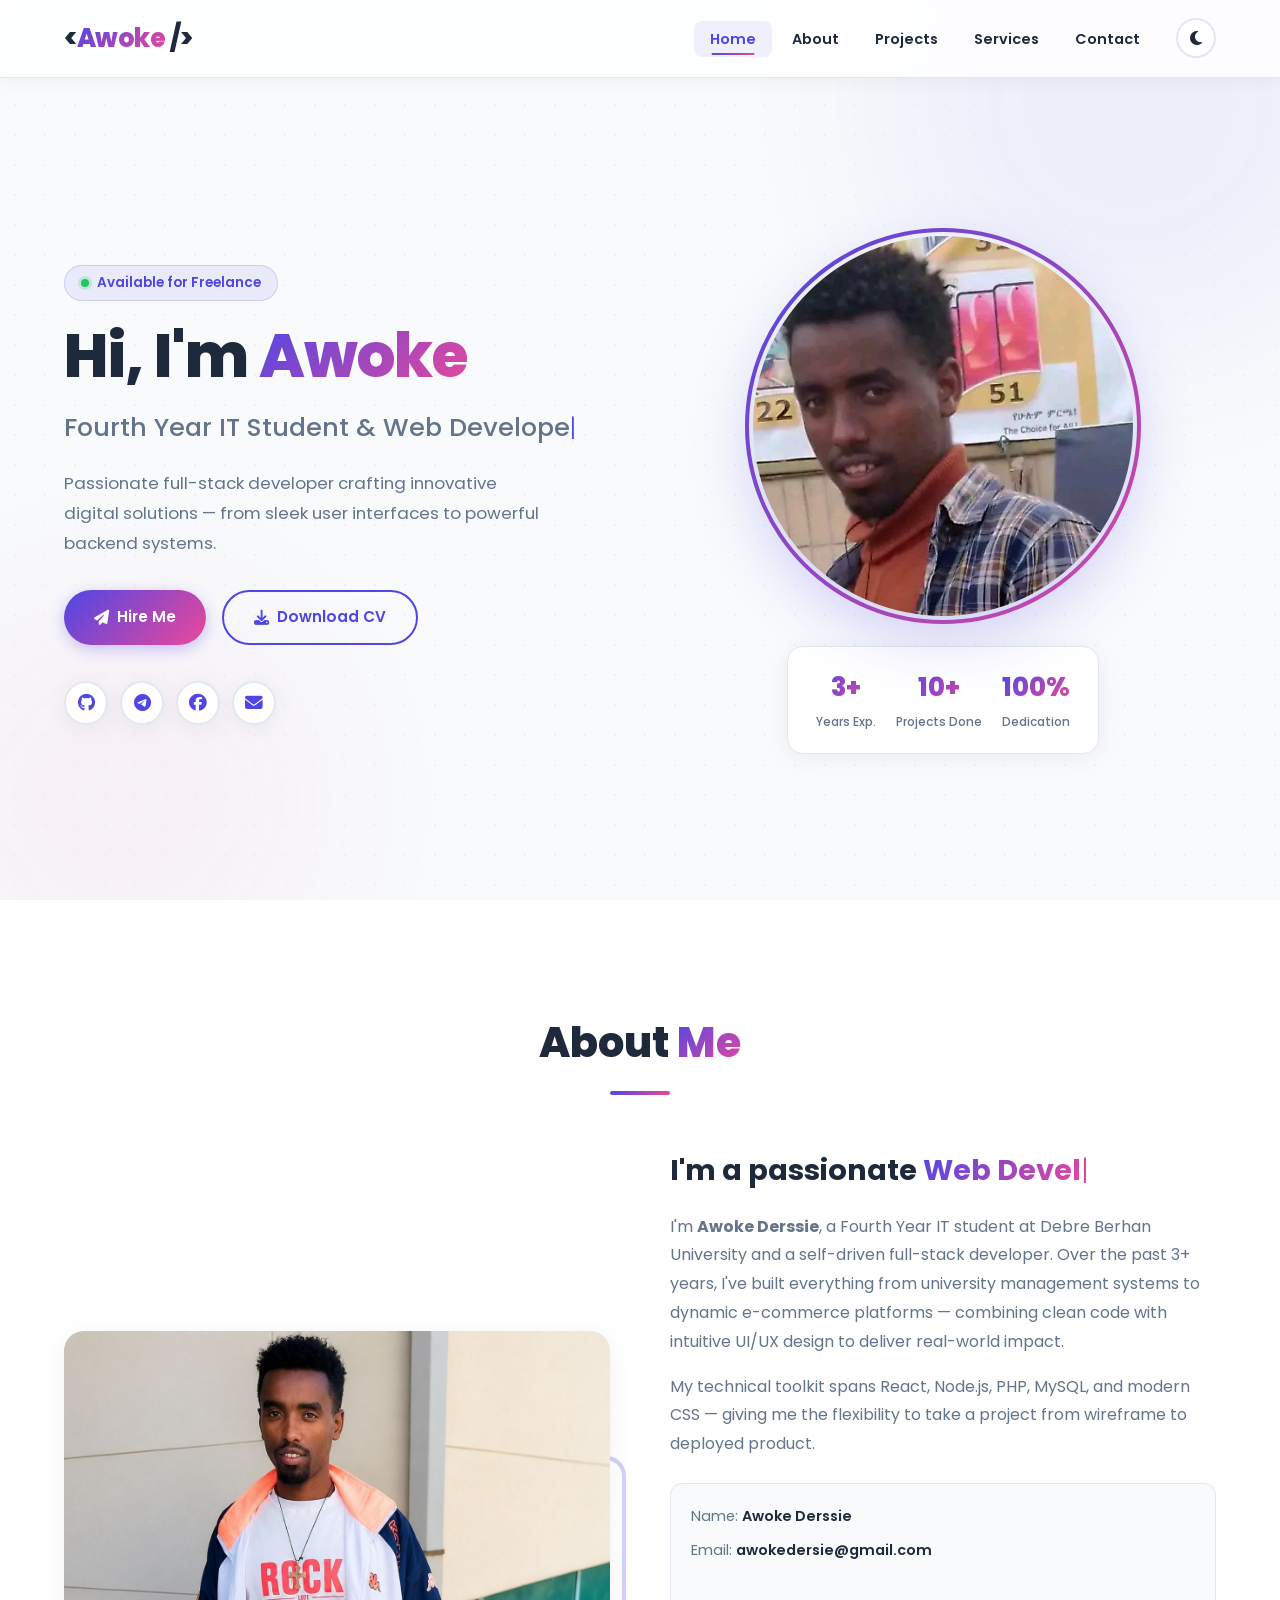
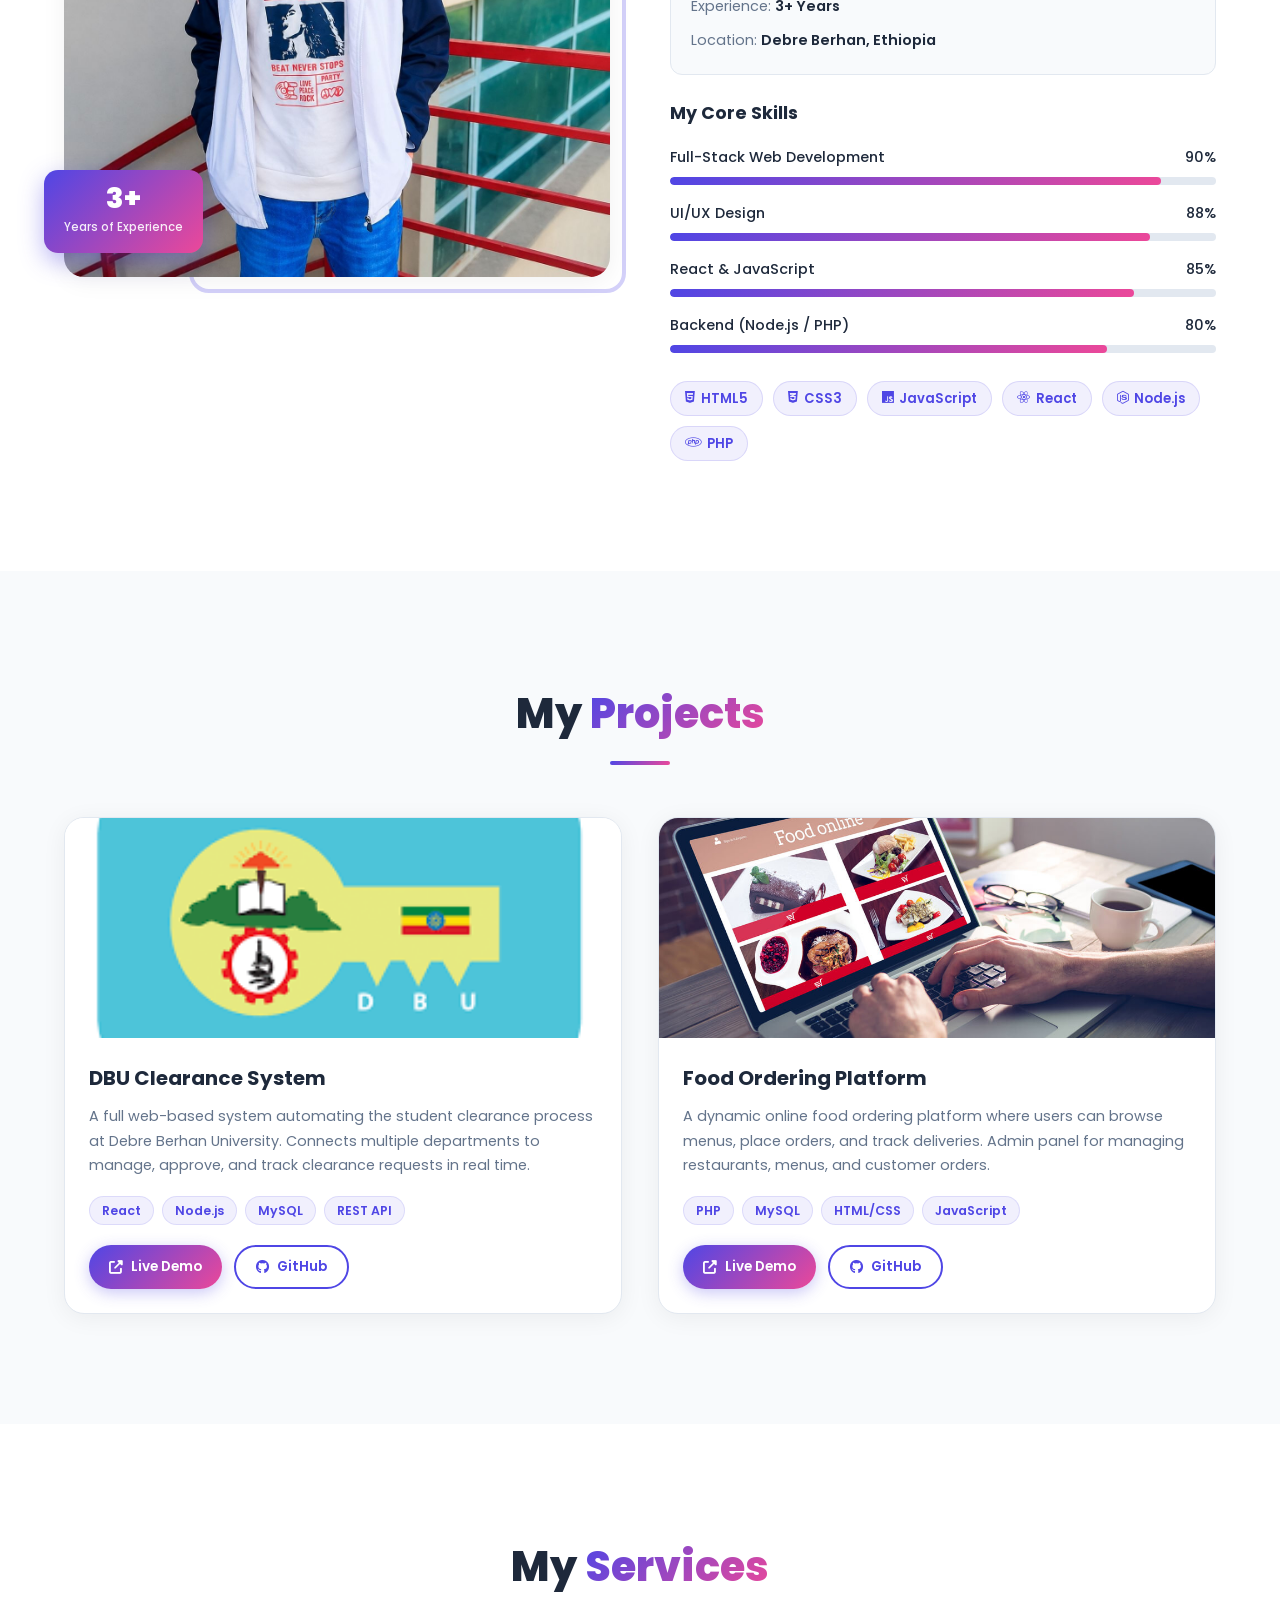
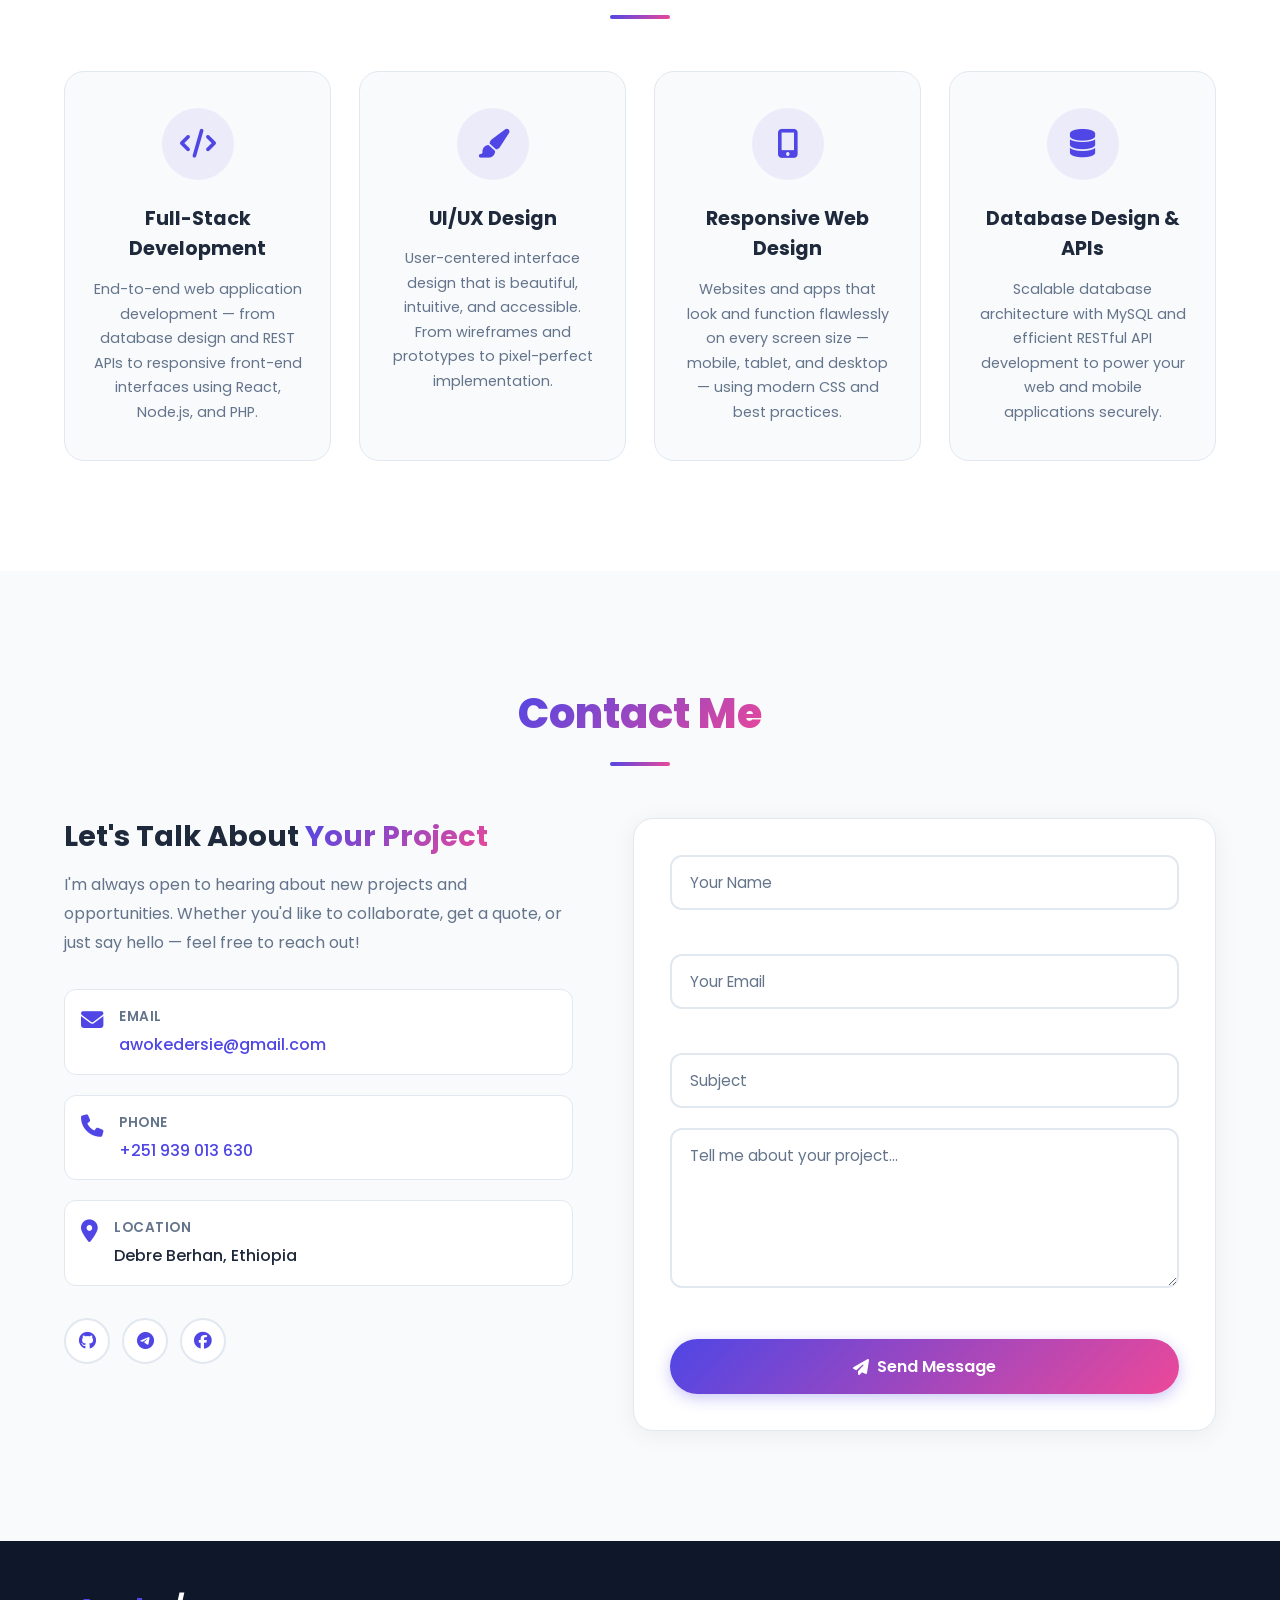
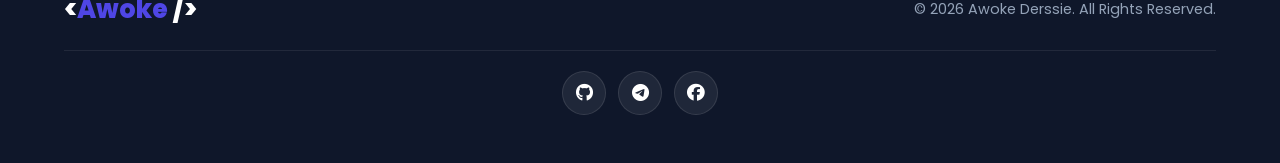
==== commit 8028e869: "Add CV page (cv.html): two-column printable resume with sidebar, skills, timeline, projects" ====
--- a/index.html
+++ b/index.html
@@ -89,7 +89,7 @@
             <a href="#contact" class="btn primary-btn">
               <i class="fas fa-paper-plane"></i> Hire Me
             </a>
-            <a href="images/NCPresent.pdf" download="Awoke_Derssie_CV" class="btn secondary-btn">
+            <a href="cv.html" target="_blank" rel="noopener noreferrer" class="btn secondary-btn">
               <i class="fas fa-download"></i> Download CV
             </a>
           </div>
--- a/style.css
+++ b/style.css
@@ -1338,34 +1338,51 @@
   .hamburger.active .bar:nth-child(3) { transform: translateY(-7.5px) rotate(-45deg); }
 
   .nav-list {
-    position: fixed;
-    top: 0;
+    position: absolute;
+    top: 100%;
     left: 0;
     width: 100%;
-    height: 100vh;
+    height: auto;
     background: var(--card-bg);
     backdrop-filter: blur(20px);
+    -webkit-backdrop-filter: blur(20px);
     flex-direction: column;
-    align-items: center;
-    justify-content: center;
-    gap: 12px;
-    transform: translateX(100%);
+    align-items: stretch;
+    justify-content: flex-start;
+    gap: 0;
+    padding: 12px 16px 20px;
+    border-top: 1px solid var(--border-color);
+    border-bottom: 3px solid transparent;
+    border-image: var(--primary-gradient) 1;
+    box-shadow: 0 16px 40px rgba(0, 0, 0, 0.12);
+    /* Dropdown animation */
+    transform: translateY(-12px);
     opacity: 0;
     visibility: hidden;
-    transition: var(--transition);
-    z-index: 999;
+    transition: transform 0.35s cubic-bezier(0.16, 1, 0.3, 1),
+                opacity 0.35s ease,
+                visibility 0.35s ease;
+    z-index: 998;
   }
 
   .nav-list.active {
-    transform: translateX(0);
+    transform: translateY(0);
     opacity: 1;
     visibility: visible;
   }
 
   .nav-link {
-    padding: 14px 32px;
-    font-size: 1.2rem;
-    border-radius: 12px;
+    padding: 13px 16px;
+    font-size: 1rem;
+    border-radius: 10px;
+    border-bottom: 1px solid var(--border-color);
+    display: flex;
+    align-items: center;
+    color: var(--text-color);
+  }
+
+  .nav-list li:last-child .nav-link {
+    border-bottom: none;
   }
 
   .hero .container {
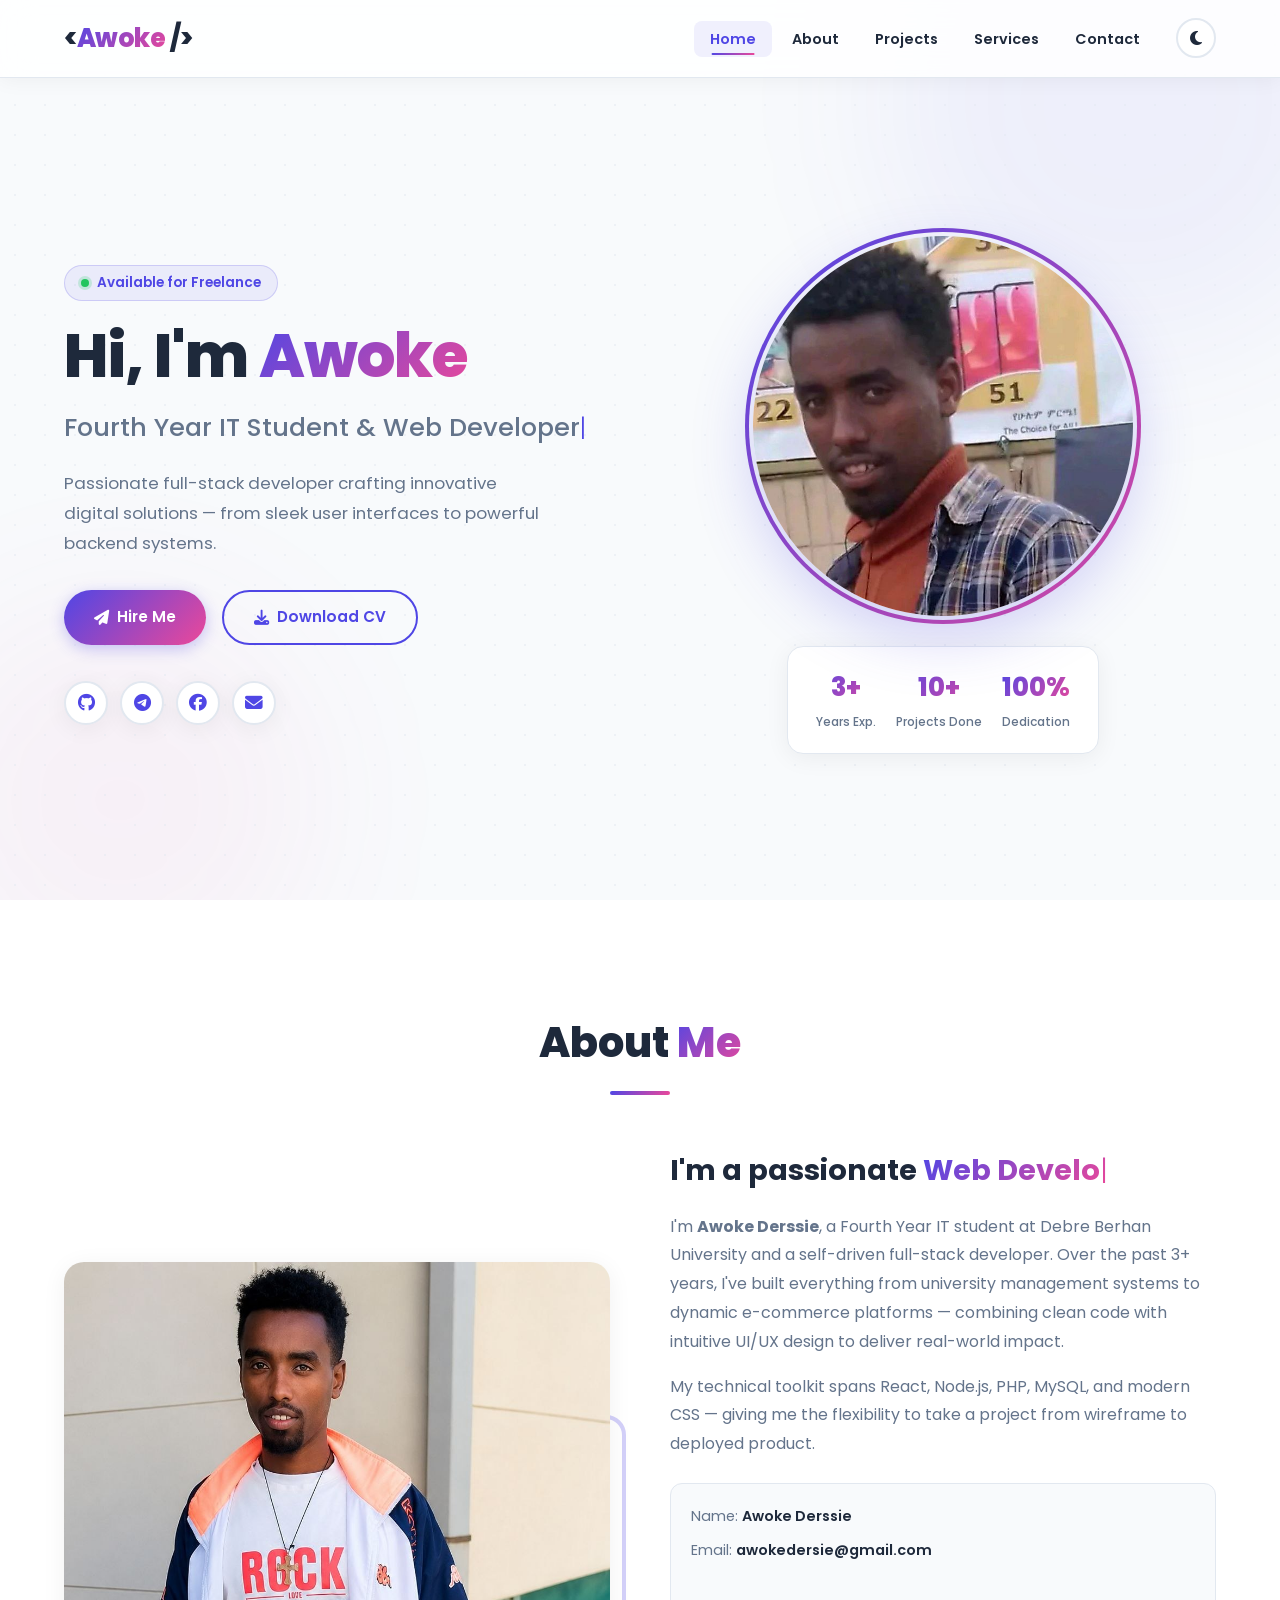
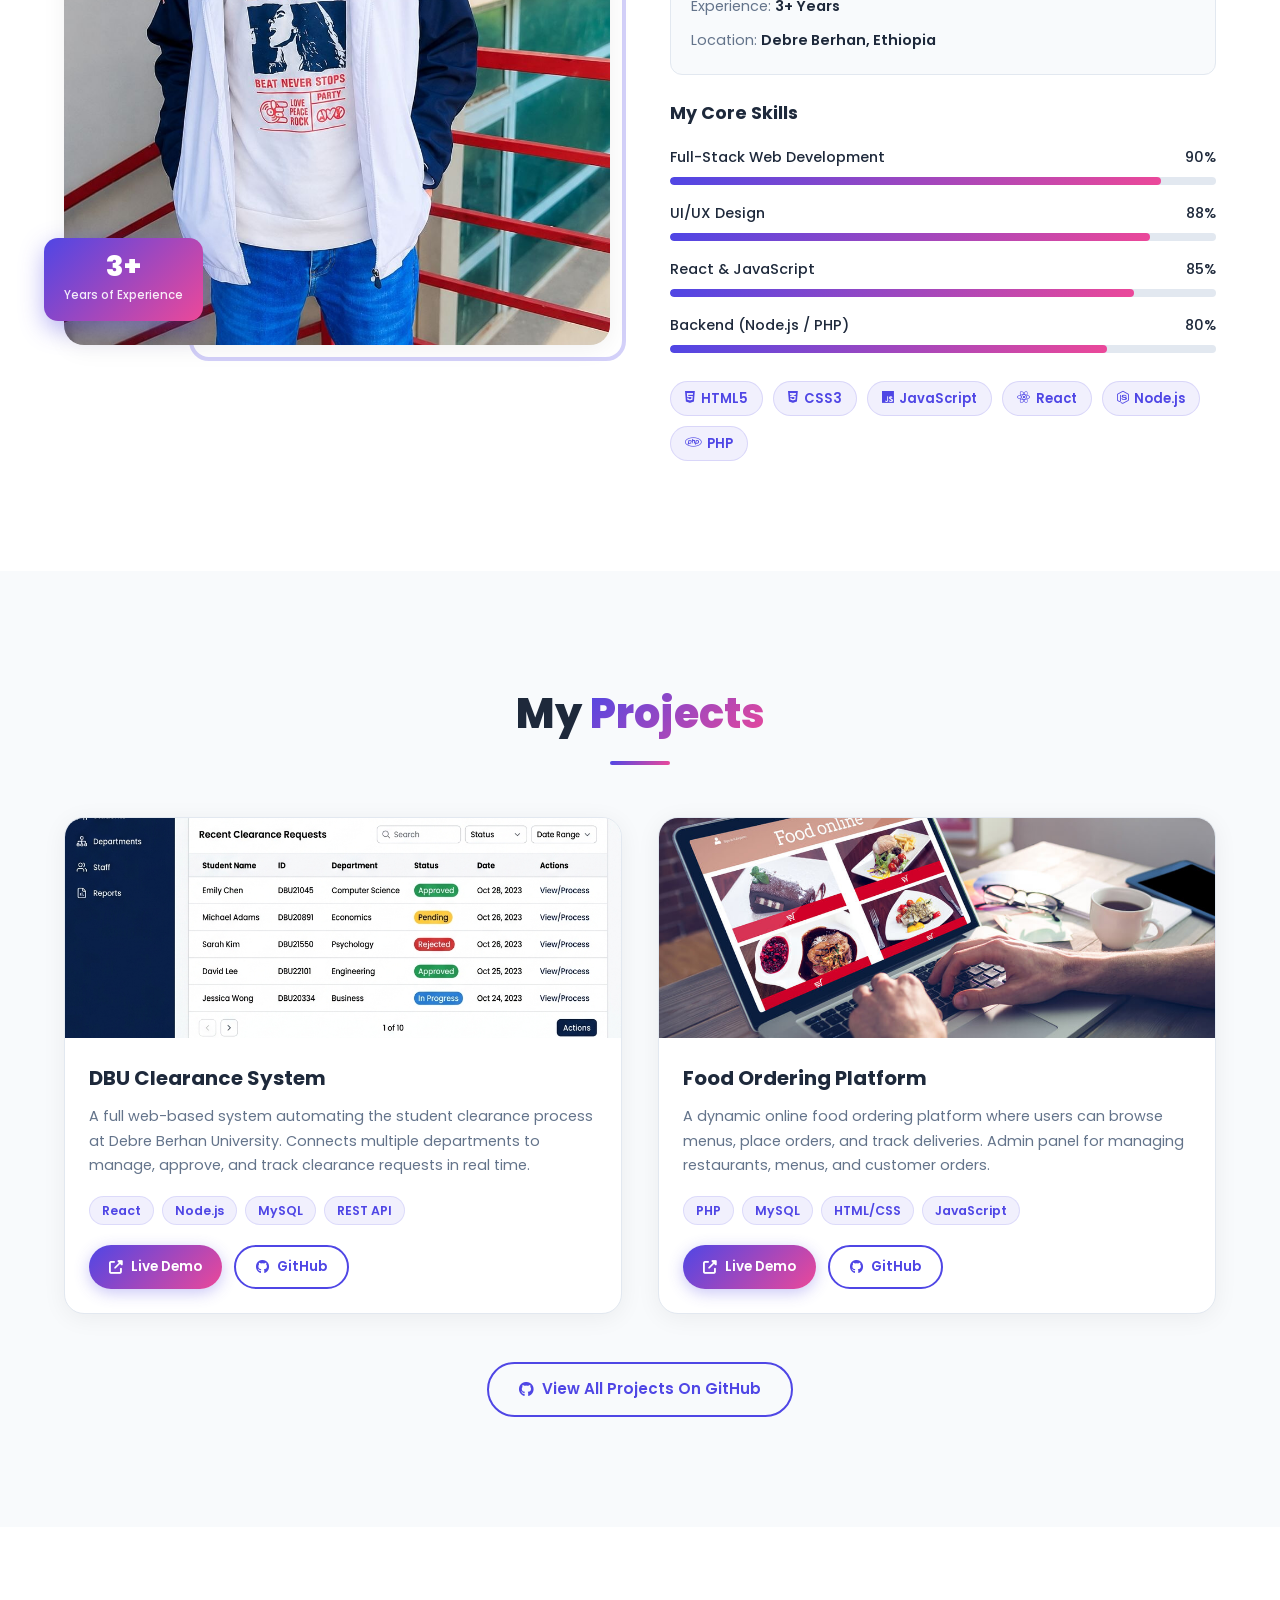
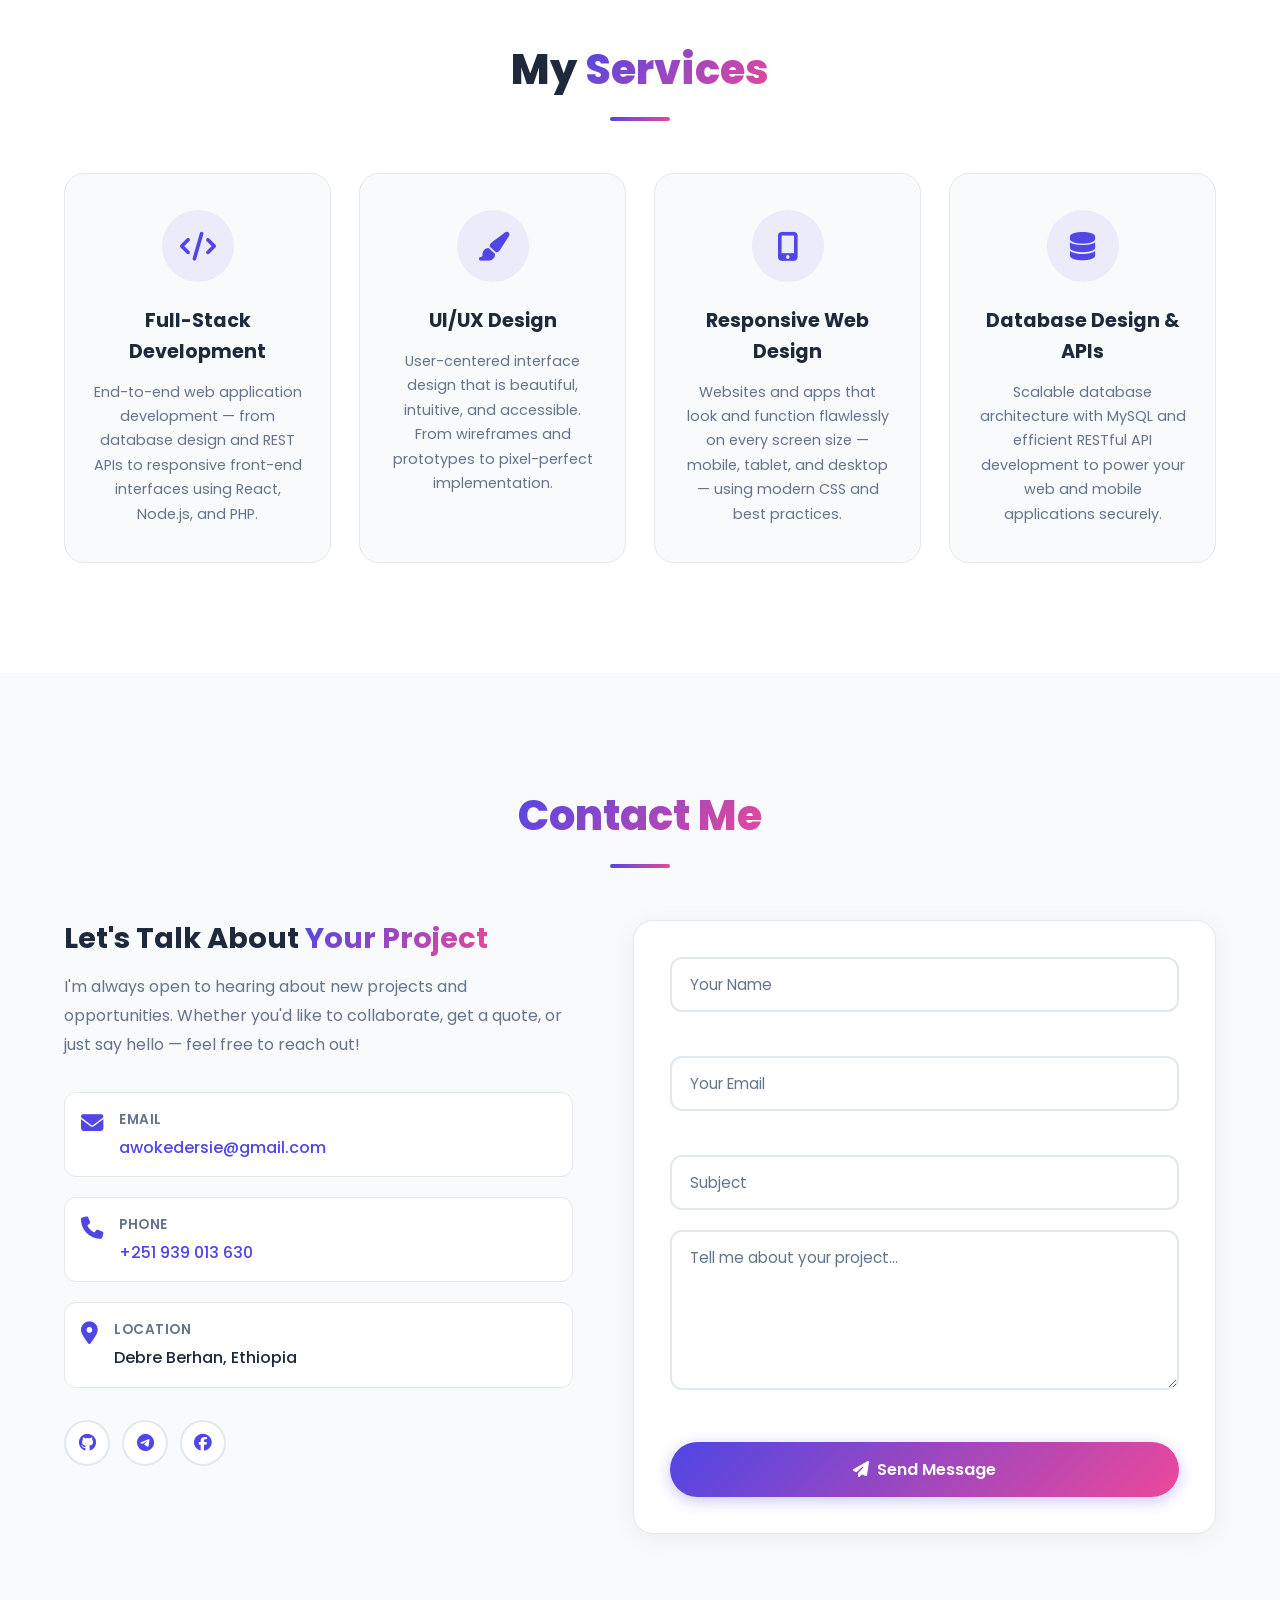
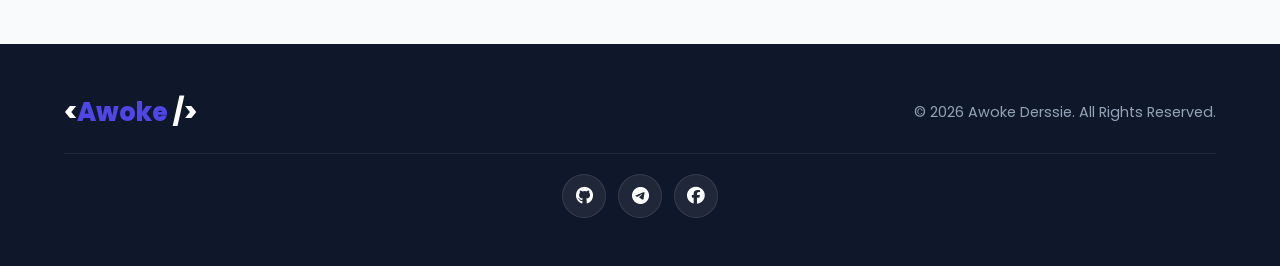
==== commit 02d2c2aa: "Final polish: fix logo link, real project screenshot, GitHub CTA, dark mode contrast, aspect-ratio, " ====
--- a/index.html
+++ b/index.html
@@ -41,7 +41,7 @@
   <header class="header" role="banner">
     <div class="container">
       <div class="logo">
-        <a href="#">&lt;<span>Awoke</span> /&gt;</a>
+        <a href="#home">&lt;<span>Awoke</span> /&gt;</a>
       </div>
       <nav class="nav" role="navigation" aria-label="Main navigation">
         <ul class="nav-list" id="navList">
@@ -209,7 +209,7 @@
           <article class="project-card">
             <div class="project-image">
               <a href="https://dbu-clearance-system.onrender.com" target="_blank" rel="noopener noreferrer" aria-label="View DBU Clearance System live site">
-                <img src="images/logo.png" alt="DBU Clearance System project" loading="lazy" />
+                <img src="images/clearance-screenshot.jpg" alt="DBU Clearance System dashboard screenshot" loading="lazy" />
                 <div class="project-overlay">
                   <i class="fas fa-external-link-alt"></i>
                 </div>
@@ -270,11 +270,15 @@
             </div>
           </article>
 
+        </div><!-- .projects-grid -->
+        <div class="projects-cta">
+          <a href="https://github.com/Awoke-hub" target="_blank" rel="noopener noreferrer" class="btn secondary-btn">
+            <i class="fab fa-github"></i> View All Projects on GitHub
+          </a>
         </div>
       </div>
     </section>
 
-    <!-- Services Section -->
     <section class="services section" id="services" aria-label="My services">
       <div class="container">
         <h2 class="section-title">My <span>Services</span></h2>
--- a/style.css
+++ b/style.css
@@ -30,7 +30,7 @@
 [data-theme="dark"] {
   --light-color: #0f172a;
   --dark-color: #f1f5f9;
-  --card-bg: #1e293b;
+  --card-bg: #162032;
   --text-color: #e2e8f0;
   --text-light: #94a3b8;
   --border-color: #334155;
@@ -644,6 +644,8 @@
   position: relative;
   z-index: 1;
   width: 100%;
+  aspect-ratio: 4 / 5;
+  object-fit: cover;
 }
 
 .about-image-decoration {
@@ -802,6 +804,12 @@
   color: #fff;
   border-color: transparent;
   transform: translateY(-2px);
+}
+
+/* Projects CTA */
+.projects-cta {
+  text-align: center;
+  margin-top: 48px;
 }
 
 /* ============================================================
@@ -1400,7 +1408,7 @@
   .hero-stats { gap: 16px; padding: 16px 20px; }
 
   .about-content { flex-direction: column; }
-  .experience-badge { left: 0; bottom: -20px; }
+  .experience-badge { left: 0; bottom: 16px; }
 
   .contact-content { flex-direction: column; }
   .contact-form { padding: 24px; }
@@ -1423,6 +1431,20 @@
   .hero-btns { flex-direction: column; align-items: center; }
   .section-title { font-size: 1.8rem; }
   .hero-image-wrapper { width: 240px; height: 240px; }
-  .hero-stats { flex-wrap: wrap; justify-content: center; }
+  .hero-stats { flex-wrap: wrap; justify-content: center; gap: 12px; }
   .projects-grid { grid-template-columns: 1fr; }
-}
+  .contact-form { padding: 16px; }
+  .experience-badge { left: 0; bottom: 16px; }
+}
+
+/* ============================================================
+   REDUCED MOTION — respect user accessibility preference
+   ============================================================ */
+@media (prefers-reduced-motion: reduce) {
+  .hero-image-wrapper img { animation: none; }
+  .hero-image-ring { animation: none; }
+  .blob-1, .blob-2 { animation: none; }
+  .status-dot { animation: none; }
+  .typing-text::after, .typing-text-2::after { animation: none; }
+  * { transition-duration: 0.01ms !important; }
+}
